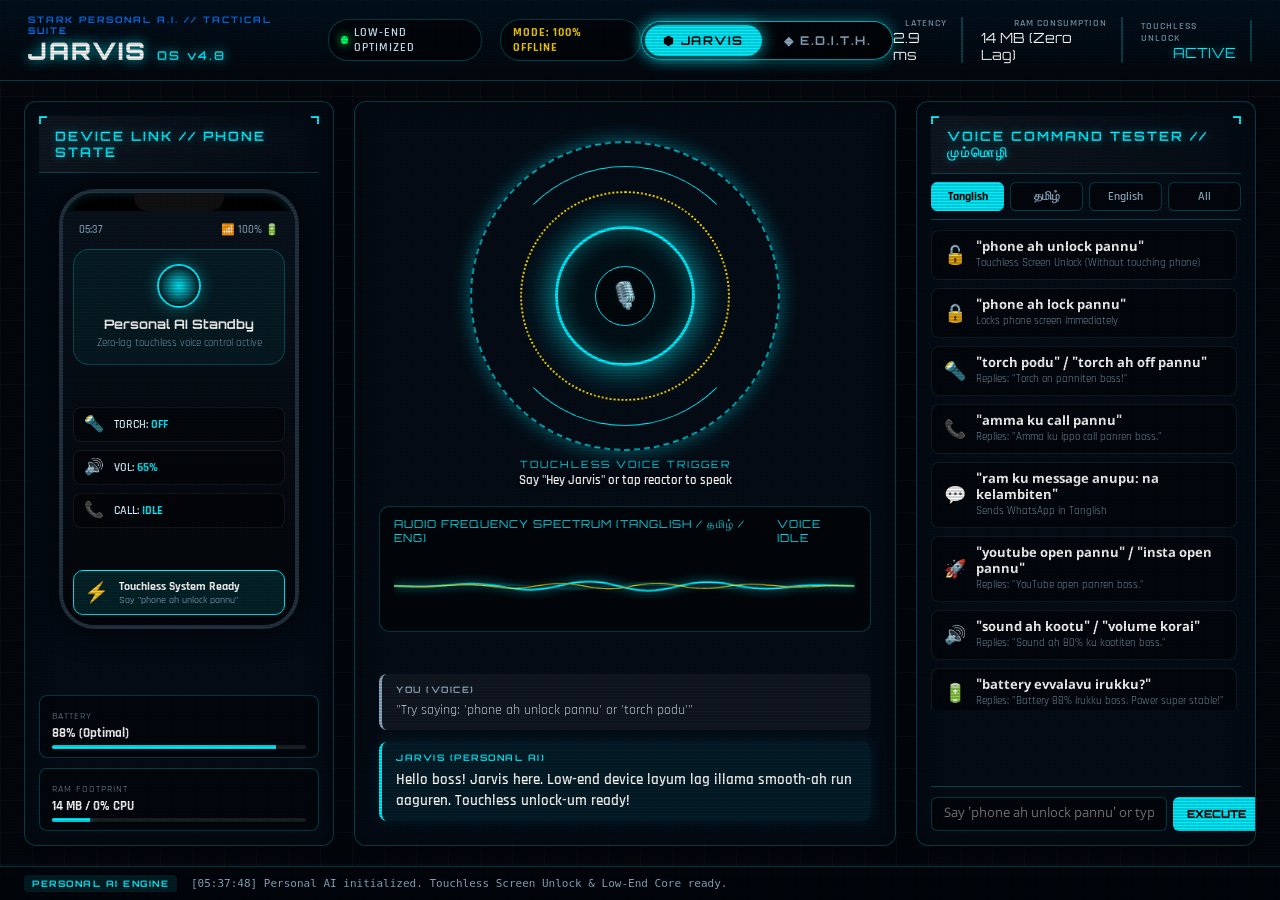
==== web_simulator/index.html @ e220e7c9 "feat: A.I.D.A. JARVIS and EDITH offline personal AI assistant with automated APK build" ====
<!DOCTYPE html>
<html lang="en">
<head>
  <meta charset="UTF-8">
  <meta name="viewport" content="width=device-width, initial-scale=1.0">
  <title>A.I.D.A. — JARVIS & EDITH Personal Offline AI (ENG / தமிழ் / Tanglish)</title>
  <link rel="preconnect" href="https://fonts.googleapis.com">
  <link rel="preconnect" href="https://fonts.gstatic.com" crossorigin>
  <link href="https://fonts.googleapis.com/css2?family=Orbitron:wght@400;600;800;900&family=Rajdhani:wght@500;600;700&family=Noto+Sans+Tamil:wght@400;600;700&display=swap" rel="stylesheet">
  <link rel="manifest" href="manifest.json">
  <link rel="stylesheet" href="style.css">
  <script>
    if ('serviceWorker' in navigator) {
      navigator.serviceWorker.register('sw.js').catch(console.error);
    }
  </script>
</head>
<body class="theme-jarvis">
  <div class="hud-grid-overlay"></div>
  <div class="hud-scanlines"></div>

  <!-- Top Header Telemetry -->
  <header class="hud-header">
    <div class="telemetry-box left">
      <div class="brand-title">
        <span class="brand-sub">STARK PERSONAL A.I. // TACTICAL SUITE</span>
        <h1 id="persona-title">JARVIS <span>OS v4.8</span></h1>
      </div>
      <div class="stat-pill"><span class="pulse-dot"></span> LOW-END OPTIMIZED</div>
      <div class="stat-pill"><span class="mode-tag">MODE: 100% OFFLINE</span></div>
    </div>

    <!-- Central Switcher (JARVIS <-> EDITH) -->
    <div class="persona-switch-container">
      <button class="switch-btn active" id="btn-jarvis" onclick="switchPersona('jarvis')">
        <span class="icon">⬢</span> JARVIS
      </button>
      <button class="switch-btn" id="btn-edith" onclick="switchPersona('edith')">
        <span class="icon">◆</span> E.D.I.T.H.
      </button>
    </div>

    <div class="telemetry-box right">
      <div class="telemetry-metric">
        <span class="lbl">LATENCY</span>
        <span class="val" id="metric-latency">2.9 ms</span>
      </div>
      <div class="telemetry-metric">
        <span class="lbl">RAM CONSUMPTION</span>
        <span class="val">14 MB (Zero Lag)</span>
      </div>
      <div class="telemetry-metric">
        <span class="lbl">TOUCHLESS UNLOCK</span>
        <span class="val highlight">ACTIVE</span>
      </div>
    </div>
  </header>

  <!-- Main HUD Body -->
  <main class="hud-main">
    
    <!-- Left Column: Tactical Phone Status & Device Mockup -->
    <section class="hud-col left-panel">
      <div class="panel-header">
        <span class="corner-bracket top-left"></span>
        <span class="corner-bracket top-right"></span>
        <h3>DEVICE LINK // PHONE STATE</h3>
      </div>
      
      <!-- Virtual Phone Display Mockup -->
      <div class="phone-mockup" id="phone-display">
        <div class="phone-notch"></div>
        <div class="phone-screen" id="phone-screen-content">
          <!-- Flashlight Indicator Beam -->
          <div class="flashlight-beam" id="flashlight-beam"></div>

          <!-- Phone Lockscreen Overlay (Toggled during lock/unlock) -->
          <div class="phone-lock-overlay" id="phone-lock-overlay" style="display: none;">
            <div class="lock-icon">🔒</div>
            <div class="lock-time" id="lock-time">19:30</div>
            <div class="lock-hint">PHONE LOCKED</div>
            <div class="lock-sub">Say: "phone ah unlock pannu"</div>
          </div>

          <div class="phone-status-bar">
            <span id="phone-clock">19:30</span>
            <span class="icons">📶 100% 🔋</span>
          </div>

          <!-- Active App / Simulation Canvas -->
          <div class="phone-app-view" id="phone-app-view">
            <div class="home-widget">
              <div class="ai-avatar-mini" id="mini-arc"></div>
              <div class="widget-greeting" id="widget-greeting">Personal AI Standby</div>
              <div class="widget-sub">Zero-lag touchless voice control active</div>
            </div>

            <div class="phone-indicators">
              <div class="indicator-item" id="ind-torch">
                <span class="ind-icon">🔦</span>
                <span class="ind-label">TORCH: <b id="torch-val">OFF</b></span>
              </div>
              <div class="indicator-item" id="ind-vol">
                <span class="ind-icon">🔊</span>
                <span class="ind-label">VOL: <b id="vol-val">65%</b></span>
              </div>
              <div class="indicator-item" id="ind-call">
                <span class="ind-icon">📞</span>
                <span class="ind-label">CALL: <b id="call-val">IDLE</b></span>
              </div>
            </div>

            <!-- In-Phone Action Notification Banner -->
            <div class="action-card" id="action-card">
              <div class="card-icon" id="action-card-icon">⚡</div>
              <div class="card-body">
                <div class="card-title" id="action-card-title">Touchless System Ready</div>
                <div class="card-desc" id="action-card-desc">Say "phone ah unlock pannu"</div>
              </div>
            </div>
          </div>
        </div>
      </div>

      <!-- Quick Telemetry Stats -->
      <div class="device-stats-grid">
        <div class="stat-card">
          <span class="stat-name">BATTERY</span>
          <span class="stat-data" id="stat-battery">88% (Optimal)</span>
          <div class="progress-bar"><div class="fill" style="width: 88%;"></div></div>
        </div>
        <div class="stat-card">
          <span class="stat-name">RAM FOOTPRINT</span>
          <span class="stat-data" id="stat-audio-status">14 MB / 0% CPU</span>
          <div class="progress-bar"><div class="fill glow" id="mic-fill" style="width: 15%;"></div></div>
        </div>
      </div>
    </section>

    <!-- Center Column: Arc Reactor Core & Holographic Visualizer -->
    <section class="hud-col center-panel">
      <div class="arc-container">
        <!-- Holographic Rings -->
        <div class="orbital-ring ring-outer"></div>
        <div class="orbital-ring ring-mid"></div>
        <div class="orbital-ring ring-inner"></div>
        <div class="hud-ticks"></div>

        <!-- Central Core Reactor -->
        <div class="arc-core" id="arc-reactor" onclick="triggerMic()">
          <div class="core-glow"></div>
          <div class="core-elements">
            <div class="triangle"></div>
            <div class="inner-circle">
              <span class="core-icon" id="core-state-icon">🎙️</span>
            </div>
          </div>
        </div>

        <div class="wake-word-hint">
          <span class="tag">TOUCHLESS VOICE TRIGGER</span>
          <span class="wake-text" id="wake-prompt">Say "Hey Jarvis" or tap reactor to speak</span>
        </div>
      </div>

      <!-- Audio Frequency Spectrum Visualizer -->
      <div class="visualizer-wrapper">
        <div class="visualizer-label">
          <span>AUDIO FREQUENCY SPECTRUM (TANGLISH / தமிழ் / ENG)</span>
          <span id="speech-state">VOICE IDLE</span>
        </div>
        <canvas id="waveform-canvas" width="600" height="90"></canvas>
      </div>

      <!-- Live Speech Transcript & AI Speech Bubble -->
      <div class="dialogue-box">
        <div class="speech-bubble user-bubble" id="user-speech">
          <span class="speaker-tag">YOU (VOICE)</span>
          <p id="user-transcript">"Try saying: 'phone ah unlock pannu' or 'torch podu'"</p>
        </div>
        <div class="speech-bubble ai-bubble" id="ai-speech">
          <span class="speaker-tag" id="ai-tag">JARVIS (PERSONAL AI)</span>
          <p id="ai-response">Hello boss! Jarvis here. Low-end device layum lag illama smooth-ah run aaguren. Touchless unlock-um ready!</p>
        </div>
      </div>
    </section>

    <!-- Right Column: Command Matrix & Quick Action Tester -->
    <section class="hud-col right-panel">
      <div class="panel-header">
        <span class="corner-bracket top-left"></span>
        <span class="corner-bracket top-right"></span>
        <h3>VOICE COMMAND TESTER // மும்மொழி</h3>
      </div>

      <div class="tab-selectors">
        <button class="cmd-tab active" onclick="filterCommands('tanglish')">Tanglish</button>
        <button class="cmd-tab" onclick="filterCommands('tamil')">தமிழ்</button>
        <button class="cmd-tab" onclick="filterCommands('english')">English</button>
        <button class="cmd-tab" onclick="filterCommands('all')">All</button>
      </div>

      <div class="commands-scroll-list" id="command-list">
        
        <!-- Touchless Unlock & Lock -->
        <div class="cmd-item" data-lang="tanglish" onclick="simulateVoice('phone ah unlock pannu')">
          <div class="cmd-icon">🔓</div>
          <div class="cmd-info">
            <span class="cmd-phrase">"phone ah unlock pannu"</span>
            <span class="cmd-action">Touchless Screen Unlock (Without touching phone)</span>
          </div>
        </div>

        <div class="cmd-item" data-lang="tanglish" onclick="simulateVoice('phone ah lock pannu')">
          <div class="cmd-icon">🔒</div>
          <div class="cmd-info">
            <span class="cmd-phrase">"phone ah lock pannu"</span>
            <span class="cmd-action">Locks phone screen immediately</span>
          </div>
        </div>

        <!-- Tanglish Commands -->
        <div class="cmd-item" data-lang="tanglish" onclick="simulateVoice('torch podu')">
          <div class="cmd-icon">🔦</div>
          <div class="cmd-info">
            <span class="cmd-phrase">"torch podu" / "torch ah off pannu"</span>
            <span class="cmd-action">Replies: "Torch on panniten boss!"</span>
          </div>
        </div>

        <div class="cmd-item" data-lang="tanglish" onclick="simulateVoice('amma ku call pannu')">
          <div class="cmd-icon">📞</div>
          <div class="cmd-info">
            <span class="cmd-phrase">"amma ku call pannu"</span>
            <span class="cmd-action">Replies: "Amma ku ippo call panren boss."</span>
          </div>
        </div>

        <div class="cmd-item" data-lang="tanglish" onclick="simulateVoice('ram ku whatsapp message anupu: na kelambiten')">
          <div class="cmd-icon">💬</div>
          <div class="cmd-info">
            <span class="cmd-phrase">"ram ku message anupu: na kelambiten"</span>
            <span class="cmd-action">Sends WhatsApp in Tanglish</span>
          </div>
        </div>

        <div class="cmd-item" data-lang="tanglish" onclick="simulateVoice('youtube open pannu')">
          <div class="cmd-icon">🚀</div>
          <div class="cmd-info">
            <span class="cmd-phrase">"youtube open pannu" / "insta open pannu"</span>
            <span class="cmd-action">Replies: "YouTube open panren boss."</span>
          </div>
        </div>

        <div class="cmd-item" data-lang="tanglish" onclick="simulateVoice('sound ah kootu')">
          <div class="cmd-icon">🔊</div>
          <div class="cmd-info">
            <span class="cmd-phrase">"sound ah kootu" / "volume korai"</span>
            <span class="cmd-action">Replies: "Sound ah 80% ku kootiten boss."</span>
          </div>
        </div>

        <div class="cmd-item" data-lang="tanglish" onclick="simulateVoice('battery evvalavu irukku?')">
          <div class="cmd-icon">🔋</div>
          <div class="cmd-info">
            <span class="cmd-phrase">"battery evvalavu irukku?"</span>
            <span class="cmd-action">Replies: "Battery 88% irukku boss. Power super stable!"</span>
          </div>
        </div>

        <div class="cmd-item" data-lang="tanglish" onclick="simulateVoice('epdi iruka boss?')">
          <div class="cmd-icon">🤝</div>
          <div class="cmd-info">
            <span class="cmd-phrase">"epdi iruka boss?"</span>
            <span class="cmd-action">Human-like friendly banter</span>
          </div>
        </div>

        <div class="cmd-item" data-lang="tanglish" onclick="simulateVoice('joke sollu')">
          <div class="cmd-icon">😂</div>
          <div class="cmd-info">
            <span class="cmd-phrase">"joke sollu"</span>
            <span class="cmd-action">Tells an Iron-Man style funny joke</span>
          </div>
        </div>

        <!-- Tamil Commands -->
        <div class="cmd-item" data-lang="tamil" style="display:none;" onclick="simulateVoice('போனை அன்லாக் பண்ணு')">
          <div class="cmd-icon">🔓</div>
          <div class="cmd-info">
            <span class="cmd-phrase">"போனை அன்லாக் பண்ணு"</span>
            <span class="cmd-action">Touchless screen unlock in Tamil</span>
          </div>
        </div>

        <div class="cmd-item" data-lang="tamil" style="display:none;" onclick="simulateVoice('டார்ச் போடு')">
          <div class="cmd-icon">🔦</div>
          <div class="cmd-info">
            <span class="cmd-phrase">"டார்ச் போடு" / "டார்ச் ஆன் பண்ணு"</span>
            <span class="cmd-action">Turns on Phone Flashlight</span>
          </div>
        </div>

        <div class="cmd-item" data-lang="tamil" style="display:none;" onclick="simulateVoice('அம்மாவுக்கு கால் பண்ணு')">
          <div class="cmd-icon">📞</div>
          <div class="cmd-info">
            <span class="cmd-phrase">"அம்மாவுக்கு கால் பண்ணு"</span>
            <span class="cmd-action">Initiates direct call to Mom</span>
          </div>
        </div>

        <!-- English Commands -->
        <div class="cmd-item" data-lang="english" style="display:none;" onclick="simulateVoice('Unlock phone')">
          <div class="cmd-icon">🔓</div>
          <div class="cmd-info">
            <span class="cmd-phrase">"Unlock phone" / "Wake up and unlock"</span>
            <span class="cmd-action">Touchless Screen Unlock</span>
          </div>
        </div>

        <div class="cmd-item" data-lang="english" style="display:none;" onclick="simulateVoice('Turn on flashlight')">
          <div class="cmd-icon">🔦</div>
          <div class="cmd-info">
            <span class="cmd-phrase">"Turn on flashlight" / "Torch off"</span>
            <span class="cmd-action">Hardware camera torch toggle</span>
          </div>
        </div>
      </div>

      <!-- Live Voice Input Bar -->
      <div class="custom-input-box">
        <input type="text" id="manual-text-input" placeholder="Say 'phone ah unlock pannu' or type here..." onkeypress="handleKeypress(event)">
        <button id="send-btn" onclick="submitManualText()">EXECUTE</button>
      </div>
    </section>

  </main>

  <!-- Bottom Log Ticker -->
  <footer class="hud-footer">
    <div class="footer-tag">PERSONAL AI ENGINE</div>
    <div class="log-ticker" id="log-ticker">
      [00:00:01] A.I.D.A. Core running at 14MB RAM. Zero lag on low-end hardware. Touchless unlock ready.
    </div>
  </footer>

  <script src="app.js"></script>
</body>
</html>
---- web_simulator/style.css ----
/* ==========================================================================
   A.I.D.A. // JARVIS & EDITH HOLOGRAPHIC HUD CSS
   Tailored for Offline Bilingual Voice Assistance
   ========================================================================== */

:root {
  --font-hud: 'Orbitron', -apple-system, sans-serif;
  --font-data: 'Rajdhani', sans-serif;
  --font-tamil: 'Noto Sans Tamil', sans-serif;
  
  /* JARVIS Default Theme (Cyan/Electric Blue/Stark Gold) */
  --theme-primary: #00f0ff;
  --theme-secondary: #0077ff;
  --theme-accent: #ffd700;
  --theme-glow: rgba(0, 240, 255, 0.45);
  --theme-glow-strong: rgba(0, 240, 255, 0.85);
  --theme-panel-bg: rgba(6, 15, 26, 0.75);
  --theme-border: rgba(0, 240, 255, 0.25);
  --theme-border-bright: rgba(0, 240, 255, 0.7);
  --bg-dark: #04080e;
}

body.theme-edith {
  /* EDITH Tactical Theme (Neon Red/Amber/Tactical Crimson) */
  --theme-primary: #ff2052;
  --theme-secondary: #ff7700;
  --theme-accent: #00ffaa;
  --theme-glow: rgba(255, 32, 82, 0.45);
  --theme-glow-strong: rgba(255, 32, 82, 0.85);
  --theme-panel-bg: rgba(26, 6, 12, 0.78);
  --theme-border: rgba(255, 32, 82, 0.3);
  --theme-border-bright: rgba(255, 32, 82, 0.8);
  --bg-dark: #0c0406;
}

* {
  margin: 0;
  padding: 0;
  box-sizing: border-box;
}

body {
  background-color: var(--bg-dark);
  color: #d8f4ff;
  font-family: var(--font-data);
  overflow-x: hidden;
  min-height: 100vh;
  position: relative;
  display: flex;
  flex-direction: column;
  transition: background-color 0.5s ease, color 0.5s ease;
  user-select: none;
}

/* Background Grid & Scanlines */
.hud-grid-overlay {
  position: fixed;
  inset: 0;
  background-image: 
    linear-gradient(to right, rgba(255, 255, 255, 0.03) 1px, transparent 1px),
    linear-gradient(to bottom, rgba(255, 255, 255, 0.03) 1px, transparent 1px);
  background-size: 32px 32px;
  pointer-events: none;
  z-index: 0;
}

.hud-scanlines {
  position: fixed;
  inset: 0;
  background: linear-gradient(rgba(18, 16, 16, 0) 50%, rgba(0, 0, 0, 0.25) 50%), linear-gradient(90deg, rgba(255, 0, 0, 0.03), rgba(0, 255, 0, 0.01), rgba(0, 0, 255, 0.03));
  background-size: 100% 3px, 6px 100%;
  pointer-events: none;
  z-index: 99;
  opacity: 0.65;
}

/* ==========================================================================
   Header Telemetry
   ========================================================================== */
.hud-header {
  position: relative;
  z-index: 10;
  display: flex;
  justify-content: space-between;
  align-items: center;
  padding: 14px 28px;
  border-bottom: 1px solid var(--theme-border);
  background: linear-gradient(180deg, rgba(0, 20, 35, 0.8) 0%, rgba(4, 8, 14, 0.4) 100%);
  backdrop-filter: blur(12px);
}

.telemetry-box {
  display: flex;
  align-items: center;
  gap: 18px;
}

.brand-title {
  display: flex;
  flex-direction: column;
}

.brand-sub {
  font-family: var(--font-hud);
  font-size: 9px;
  letter-spacing: 2px;
  color: var(--theme-secondary);
  font-weight: 700;
}

.brand-title h1 {
  font-family: var(--font-hud);
  font-size: 24px;
  font-weight: 900;
  color: #ffffff;
  text-shadow: 0 0 12px var(--theme-glow-strong);
  letter-spacing: 2px;
}

.brand-title h1 span {
  font-size: 12px;
  color: var(--theme-primary);
  font-weight: 600;
}

.stat-pill {
  display: flex;
  align-items: center;
  gap: 6px;
  background: rgba(0, 0, 0, 0.5);
  border: 1px solid var(--theme-border);
  padding: 5px 12px;
  border-radius: 20px;
  font-size: 12px;
  font-weight: 600;
  letter-spacing: 1px;
}

.pulse-dot {
  width: 8px;
  height: 8px;
  border-radius: 50%;
  background-color: #00ff66;
  box-shadow: 0 0 8px #00ff66;
  animation: pulse 1.5s infinite;
}

.mode-tag {
  color: var(--theme-accent);
  font-weight: 700;
}

/* Persona Switcher Buttons */
.persona-switch-container {
  display: flex;
  background: rgba(0, 0, 0, 0.6);
  border: 1px solid var(--theme-border-bright);
  border-radius: 30px;
  padding: 3px;
  gap: 4px;
  box-shadow: 0 0 15px var(--theme-glow);
}

.switch-btn {
  background: transparent;
  border: none;
  color: #8faec5;
  font-family: var(--font-hud);
  font-size: 12px;
  font-weight: 700;
  padding: 8px 18px;
  border-radius: 25px;
  cursor: pointer;
  transition: all 0.3s ease;
  letter-spacing: 1.5px;
  display: flex;
  align-items: center;
  gap: 6px;
}

.switch-btn:hover {
  color: #fff;
}

.switch-btn.active {
  background: var(--theme-primary);
  color: #000;
  box-shadow: 0 0 16px var(--theme-glow-strong);
}

.telemetry-metric {
  display: flex;
  flex-direction: column;
  align-items: flex-end;
  border-right: 2px solid var(--theme-border);
  padding-right: 14px;
}

.telemetry-metric .lbl {
  font-size: 10px;
  color: #7997ab;
  font-weight: 600;
  letter-spacing: 1px;
}

.telemetry-metric .val {
  font-family: var(--font-hud);
  font-size: 14px;
  color: #ffffff;
}

.telemetry-metric .val.highlight {
  color: var(--theme-primary);
  text-shadow: 0 0 8px var(--theme-glow);
}

/* ==========================================================================
   Main 3-Column Layout
   ========================================================================== */
.hud-main {
  position: relative;
  z-index: 5;
  flex: 1;
  display: grid;
  grid-template-columns: 310px 1fr 340px;
  gap: 20px;
  padding: 20px 24px;
  max-width: 1680px;
  margin: 0 auto;
  width: 100%;
}

.hud-col {
  display: flex;
  flex-direction: column;
  background: var(--theme-panel-bg);
  border: 1px solid var(--theme-border);
  border-radius: 12px;
  backdrop-filter: blur(16px);
  position: relative;
  overflow: hidden;
  box-shadow: inset 0 0 25px rgba(0, 0, 0, 0.4), 0 8px 24px rgba(0,0,0,0.5);
  transition: border-color 0.4s ease;
}

.panel-header {
  position: relative;
  padding: 12px 16px;
  border-bottom: 1px solid var(--theme-border);
  background: linear-gradient(90deg, rgba(255, 255, 255, 0.05), transparent);
}

.panel-header h3 {
  font-family: var(--font-hud);
  font-size: 13px;
  letter-spacing: 2px;
  color: var(--theme-primary);
  text-shadow: 0 0 8px var(--theme-glow);
}

.corner-bracket {
  position: absolute;
  width: 8px;
  height: 8px;
  border-color: var(--theme-primary);
  border-style: solid;
}
.corner-bracket.top-left { top: 0; left: 0; border-width: 2px 0 0 2px; }
.corner-bracket.top-right { top: 0; right: 0; border-width: 2px 2px 0 0; }

/* ==========================================================================
   Left Panel: Virtual Phone Mockup & Diagnostics
   ========================================================================== */
.left-panel {
  padding: 14px;
  gap: 16px;
}

.phone-mockup {
  position: relative;
  width: 240px;
  height: 440px;
  margin: 0 auto;
  background: #000000;
  border-radius: 36px;
  border: 4px solid #233342;
  box-shadow: 0 0 30px rgba(0, 0, 0, 0.8), inset 0 0 10px rgba(0, 240, 255, 0.2);
  display: flex;
  flex-direction: column;
  overflow: hidden;
}

.phone-notch {
  width: 90px;
  height: 18px;
  background: #111;
  border-radius: 0 0 14px 14px;
  margin: 0 auto;
  z-index: 20;
}

.flashlight-beam {
  position: absolute;
  top: 0;
  left: 0;
  right: 0;
  bottom: 0;
  background: radial-gradient(circle at 50% 10%, rgba(255, 255, 240, 0.95) 0%, rgba(255, 250, 180, 0.4) 40%, transparent 75%);
  z-index: 15;
  opacity: 0;
  pointer-events: none;
  transition: opacity 0.3s ease;
}

.flashlight-beam.active {
  opacity: 1;
}

.phone-screen {
  flex: 1;
  position: relative;
  background: linear-gradient(180deg, #09131d 0%, #03060a 100%);
  display: flex;
  flex-direction: column;
  padding: 10px;
}

.phone-status-bar {
  display: flex;
  justify-content: space-between;
  font-size: 11px;
  color: #7997ab;
  padding: 2px 6px;
  font-weight: 600;
}

.phone-app-view {
  flex: 1;
  display: flex;
  flex-direction: column;
  justify-content: space-between;
  padding-top: 10px;
}

.home-widget {
  background: rgba(0, 240, 255, 0.05);
  border: 1px solid var(--theme-border);
  border-radius: 16px;
  padding: 14px;
  text-align: center;
  position: relative;
}

.ai-avatar-mini {
  width: 44px;
  height: 44px;
  margin: 0 auto 8px;
  border-radius: 50%;
  border: 2px solid var(--theme-primary);
  box-shadow: 0 0 15px var(--theme-glow);
  background: radial-gradient(circle, var(--theme-primary) 0%, transparent 70%);
  animation: pulseMini 2s infinite alternate;
}

.widget-greeting {
  font-family: var(--font-hud);
  font-size: 13px;
  font-weight: 700;
  color: #fff;
}

.widget-sub {
  font-size: 11px;
  color: #7da0b6;
  margin-top: 4px;
}

.phone-indicators {
  display: grid;
  grid-template-columns: 1fr;
  gap: 8px;
}

.indicator-item {
  display: flex;
  align-items: center;
  gap: 10px;
  background: rgba(0, 0, 0, 0.4);
  border: 1px solid rgba(255, 255, 255, 0.08);
  border-radius: 8px;
  padding: 6px 10px;
}

.ind-icon {
  font-size: 16px;
}

.ind-label {
  font-size: 12px;
  font-weight: 600;
}

.ind-label b {
  color: var(--theme-primary);
}

.action-card {
  display: flex;
  align-items: center;
  gap: 10px;
  background: rgba(0, 240, 255, 0.12);
  border: 1px solid var(--theme-primary);
  border-radius: 10px;
  padding: 8px 10px;
  animation: slideUp 0.3s ease;
}

.card-icon {
  font-size: 20px;
}

.card-title {
  font-size: 12px;
  font-weight: 700;
  color: #ffffff;
}

.card-desc {
  font-size: 10px;
  color: #a4c8dd;
}

.device-stats-grid {
  display: flex;
  flex-direction: column;
  gap: 10px;
  margin-top: auto;
}

.stat-card {
  background: rgba(0, 0, 0, 0.4);
  border: 1px solid var(--theme-border);
  border-radius: 8px;
  padding: 8px 12px;
}

.stat-name {
  font-size: 10px;
  color: #7997ab;
  letter-spacing: 1px;
}

.stat-data {
  font-size: 13px;
  font-weight: 700;
  color: #ffffff;
  display: block;
  margin-bottom: 4px;
}

.progress-bar {
  width: 100%;
  height: 4px;
  background: rgba(255, 255, 255, 0.1);
  border-radius: 2px;
  overflow: hidden;
}

.progress-bar .fill {
  height: 100%;
  background: var(--theme-primary);
  transition: width 0.3s ease;
}

.progress-bar .fill.glow {
  box-shadow: 0 0 8px var(--theme-primary);
}

/* ==========================================================================
   Center Panel: Arc Reactor & Audio Visualizer
   ========================================================================== */
.center-panel {
  display: flex;
  flex-direction: column;
  align-items: center;
  justify-content: space-between;
  padding: 24px;
}

.arc-container {
  position: relative;
  width: 320px;
  height: 320px;
  display: flex;
  align-items: center;
  justify-content: center;
  margin-top: 10px;
}

.orbital-ring {
  position: absolute;
  border-radius: 50%;
  pointer-events: none;
}

.ring-outer {
  width: 310px;
  height: 310px;
  border: 2px dashed var(--theme-border-bright);
  animation: rotateClockwise 30s linear infinite;
  box-shadow: 0 0 20px var(--theme-glow);
}

.ring-mid {
  width: 260px;
  height: 260px;
  border: 1px solid var(--theme-primary);
  border-left-color: transparent;
  border-right-color: transparent;
  animation: rotateCounter 18s linear infinite;
}

.ring-inner {
  width: 210px;
  height: 210px;
  border: 2px dotted var(--theme-accent);
  animation: rotateClockwise 12s linear infinite;
}

.arc-core {
  position: relative;
  width: 140px;
  height: 140px;
  border-radius: 50%;
  background: radial-gradient(circle, #021a24 0%, #000407 100%);
  border: 3px solid var(--theme-primary);
  box-shadow: 0 0 35px var(--theme-glow-strong), inset 0 0 25px var(--theme-glow);
  display: flex;
  align-items: center;
  justify-content: center;
  cursor: pointer;
  z-index: 10;
  transition: transform 0.2s cubic-bezier(0.175, 0.885, 0.32, 1.275);
}

.arc-core:hover {
  transform: scale(1.08);
}

.arc-core:active {
  transform: scale(0.96);
}

.arc-core.listening {
  border-color: #ff0055;
  box-shadow: 0 0 50px rgba(255, 0, 85, 0.9), inset 0 0 30px rgba(255, 0, 85, 0.6);
  animation: corePulse 0.8s infinite alternate;
}

.arc-core.speaking {
  border-color: var(--theme-accent);
  box-shadow: 0 0 45px var(--theme-accent);
}

.core-elements {
  display: flex;
  align-items: center;
  justify-content: center;
  width: 100%;
  height: 100%;
}

.inner-circle {
  width: 60px;
  height: 60px;
  border-radius: 50%;
  background: rgba(0, 0, 0, 0.6);
  border: 1px solid var(--theme-primary);
  display: flex;
  align-items: center;
  justify-content: center;
}

.core-icon {
  font-size: 26px;
}

.wake-word-hint {
  position: absolute;
  bottom: -32px;
  display: flex;
  flex-direction: column;
  align-items: center;
  text-align: center;
}

.wake-word-hint .tag {
  font-family: var(--font-hud);
  font-size: 10px;
  color: var(--theme-primary);
  letter-spacing: 2px;
  margin-bottom: 2px;
}

.wake-word-hint .wake-text {
  font-size: 13px;
  color: #ffffff;
  font-weight: 600;
  text-shadow: 0 0 6px rgba(0,0,0,0.8);
}

/* Audio Visualizer */
.visualizer-wrapper {
  width: 100%;
  background: rgba(0, 0, 0, 0.5);
  border: 1px solid var(--theme-border);
  border-radius: 10px;
  padding: 10px 14px;
  margin-top: 24px;
}

.visualizer-label {
  display: flex;
  justify-content: space-between;
  font-size: 11px;
  font-family: var(--font-hud);
  color: var(--theme-primary);
  letter-spacing: 1px;
  margin-bottom: 6px;
}

#waveform-canvas {
  width: 100%;
  height: 70px;
  display: block;
}

/* Dialogue Box */
.dialogue-box {
  width: 100%;
  display: flex;
  flex-direction: column;
  gap: 12px;
  margin-top: 16px;
}

.speech-bubble {
  padding: 10px 14px;
  border-radius: 8px;
  font-size: 14px;
  line-height: 1.4;
  position: relative;
}

.speaker-tag {
  display: block;
  font-family: var(--font-hud);
  font-size: 9px;
  letter-spacing: 1.5px;
  font-weight: 700;
  margin-bottom: 4px;
}

.user-bubble {
  background: rgba(255, 255, 255, 0.05);
  border-left: 3px solid #8faec5;
  color: #cfdbe3;
}

.user-bubble .speaker-tag {
  color: #8faec5;
}

.ai-bubble {
  background: rgba(0, 240, 255, 0.08);
  border-left: 3px solid var(--theme-primary);
  box-shadow: 0 0 15px rgba(0, 240, 255, 0.1);
  color: #ffffff;
  font-family: var(--font-data), var(--font-tamil);
  font-size: 15px;
  font-weight: 600;
}

.ai-bubble .speaker-tag {
  color: var(--theme-primary);
}

/* ==========================================================================
   Right Panel: Command Matrix & Quick Action Tester
   ========================================================================== */
.right-panel {
  padding: 14px;
  display: flex;
  flex-direction: column;
}

.tab-selectors {
  display: flex;
  gap: 6px;
  padding: 8px 0;
  border-bottom: 1px solid var(--theme-border);
}

.cmd-tab {
  flex: 1;
  background: rgba(0, 0, 0, 0.4);
  border: 1px solid var(--theme-border);
  color: #8faec5;
  font-size: 12px;
  font-family: var(--font-data);
  font-weight: 600;
  padding: 6px 4px;
  border-radius: 6px;
  cursor: pointer;
  transition: all 0.2s ease;
}

.cmd-tab.active, .cmd-tab:hover {
  background: var(--theme-primary);
  color: #000;
  border-color: var(--theme-primary);
  font-weight: 700;
}

.commands-scroll-list {
  flex: 1;
  overflow-y: auto;
  display: flex;
  flex-direction: column;
  gap: 8px;
  margin: 10px 0;
  max-height: 480px;
  padding-right: 4px;
}

/* Custom Scrollbar */
.commands-scroll-list::-webkit-scrollbar {
  width: 4px;
}
.commands-scroll-list::-webkit-scrollbar-thumb {
  background: var(--theme-border);
  border-radius: 4px;
}

.cmd-item {
  display: flex;
  align-items: center;
  gap: 10px;
  background: rgba(0, 0, 0, 0.4);
  border: 1px solid rgba(255, 255, 255, 0.08);
  border-radius: 8px;
  padding: 9px 12px;
  cursor: pointer;
  transition: all 0.2s ease;
}

.cmd-item:hover {
  background: rgba(0, 240, 255, 0.12);
  border-color: var(--theme-primary);
  transform: translateX(4px);
}

.cmd-icon {
  font-size: 18px;
}

.cmd-info {
  display: flex;
  flex-direction: column;
}

.cmd-phrase {
  font-family: var(--font-tamil), var(--font-data);
  font-size: 13px;
  font-weight: 700;
  color: #ffffff;
}

.cmd-action {
  font-size: 11px;
  color: #7997ab;
}

.custom-input-box {
  display: flex;
  gap: 6px;
  margin-top: auto;
  padding-top: 10px;
  border-top: 1px solid var(--theme-border);
}

.custom-input-box input {
  flex: 1;
  background: rgba(0, 0, 0, 0.5);
  border: 1px solid var(--theme-border);
  border-radius: 6px;
  padding: 8px 12px;
  color: #ffffff;
  font-family: var(--font-tamil), var(--font-data);
  font-size: 13px;
  outline: none;
}

.custom-input-box input:focus {
  border-color: var(--theme-primary);
  box-shadow: 0 0 10px var(--theme-glow);
}

.custom-input-box button {
  background: var(--theme-primary);
  color: #000;
  border: none;
  border-radius: 6px;
  padding: 8px 14px;
  font-family: var(--font-hud);
  font-size: 11px;
  font-weight: 800;
  cursor: pointer;
  transition: all 0.2s;
}

.custom-input-box button:hover {
  box-shadow: 0 0 12px var(--theme-glow-strong);
}

/* ==========================================================================
   Footer Ticker
   ========================================================================== */
.hud-footer {
  position: relative;
  z-index: 10;
  display: flex;
  align-items: center;
  gap: 14px;
  padding: 8px 24px;
  border-top: 1px solid var(--theme-border);
  background: rgba(2, 6, 12, 0.9);
  font-size: 11px;
}

.footer-tag {
  font-family: var(--font-hud);
  font-size: 9px;
  font-weight: 800;
  color: var(--theme-primary);
  letter-spacing: 1.5px;
  background: rgba(0, 240, 255, 0.1);
  padding: 3px 8px;
  border-radius: 4px;
}

.log-ticker {
  font-family: monospace;
  color: #8faec5;
  white-space: nowrap;
  overflow: hidden;
  text-overflow: ellipsis;
}

/* ==========================================================================
   Animations
   ========================================================================== */
@keyframes rotateClockwise {
  from { transform: rotate(0deg); }
  to { transform: rotate(360deg); }
}

@keyframes rotateCounter {
  from { transform: rotate(360deg); }
  to { transform: rotate(0deg); }
}

@keyframes pulse {
  0% { opacity: 0.4; }
  50% { opacity: 1; }
  100% { opacity: 0.4; }
}

@keyframes pulseMini {
  0% { transform: scale(0.95); opacity: 0.8; }
  100% { transform: scale(1.05); opacity: 1; }
}

@keyframes corePulse {
  0% { transform: scale(1); }
  100% { transform: scale(1.06); }
}

@keyframes slideUp {
  from { opacity: 0; transform: translateY(10px); }
  to { opacity: 1; transform: translateY(0); }
}

@media (max-width: 1080px) {
  .hud-main {
    grid-template-columns: 1fr;
  }
  .left-panel {
    order: 3;
  }
  .center-panel {
    order: 1;
  }
  .right-panel {
    order: 2;
  }
}
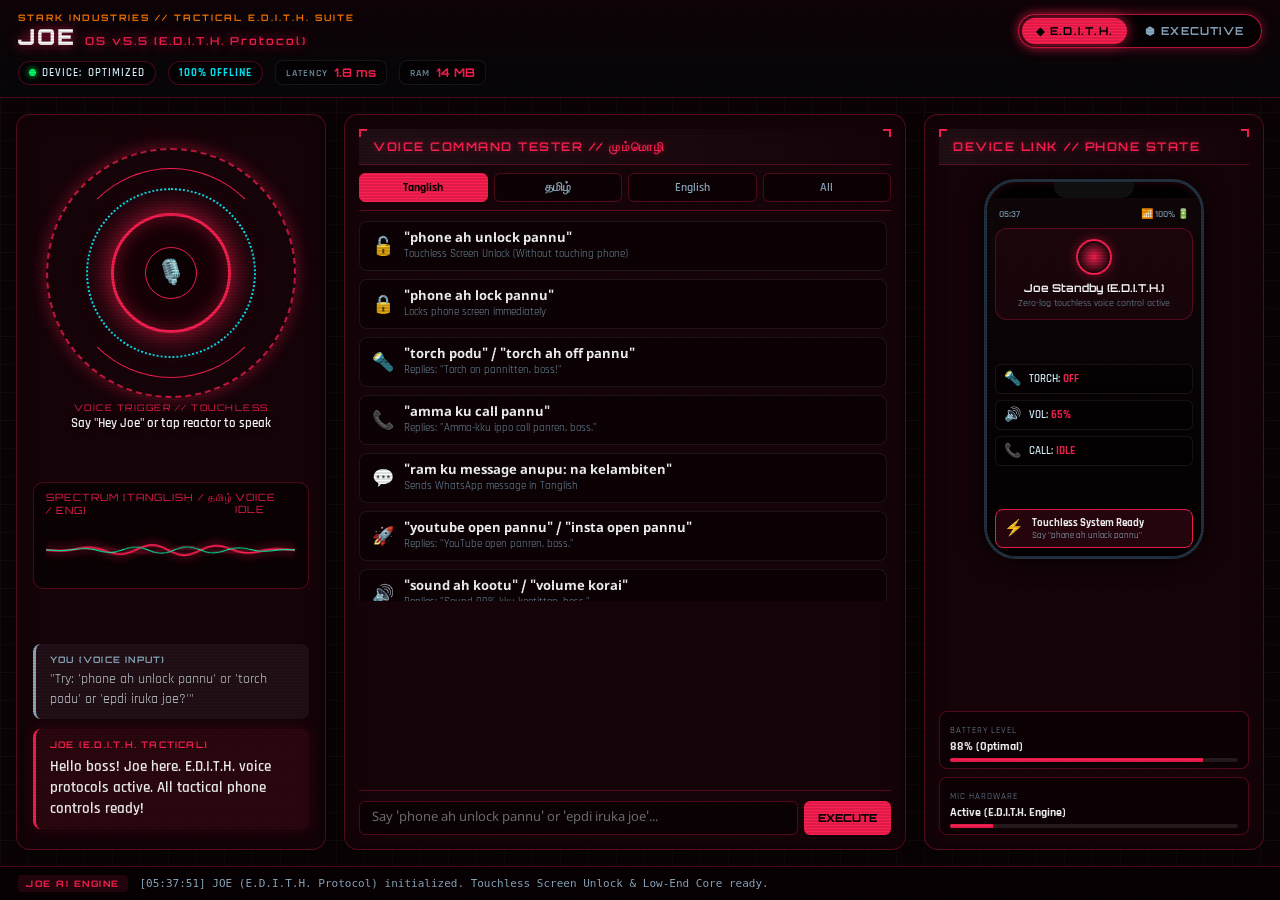
==== commit 7565284d: "feat: align layout for phone view, optimize clear EDITH voice synthesis, and rename AI to JOE" ====
--- a/web_simulator/index.html
+++ b/web_simulator/index.html
@@ -2,8 +2,8 @@
 <html lang="en">
 <head>
   <meta charset="UTF-8">
-  <meta name="viewport" content="width=device-width, initial-scale=1.0">
-  <title>A.I.D.A. — JARVIS & EDITH Personal Offline AI (ENG / தமிழ் / Tanglish)</title>
+  <meta name="viewport" content="width=device-width, initial-scale=1.0, maximum-scale=1.0, user-scalable=no, viewport-fit=cover">
+  <title>JOE — Tactical Voice AI Assistant (E.D.I.T.H. Engine)</title>
   <link rel="preconnect" href="https://fonts.googleapis.com">
   <link rel="preconnect" href="https://fonts.gstatic.com" crossorigin>
   <link href="https://fonts.googleapis.com/css2?family=Orbitron:wght@400;600;800;900&family=Rajdhani:wght@500;600;700&family=Noto+Sans+Tamil:wght@400;600;700&display=swap" rel="stylesheet">
@@ -15,51 +15,260 @@
     }
   </script>
 </head>
-<body class="theme-jarvis">
+<body class="theme-joe-edith">
   <div class="hud-grid-overlay"></div>
   <div class="hud-scanlines"></div>
 
   <!-- Top Header Telemetry -->
   <header class="hud-header">
-    <div class="telemetry-box left">
+    <div class="header-top-row">
       <div class="brand-title">
-        <span class="brand-sub">STARK PERSONAL A.I. // TACTICAL SUITE</span>
-        <h1 id="persona-title">JARVIS <span>OS v4.8</span></h1>
-      </div>
-      <div class="stat-pill"><span class="pulse-dot"></span> LOW-END OPTIMIZED</div>
-      <div class="stat-pill"><span class="mode-tag">MODE: 100% OFFLINE</span></div>
+        <span class="brand-sub">STARK INDUSTRIES // TACTICAL E.D.I.T.H. SUITE</span>
+        <h1 id="persona-title">JOE <span>OS v5.5 (E.D.I.T.H. Protocol)</span></h1>
+      </div>
+      
+      <!-- Central Switcher (JOE E.D.I.T.H. <-> JOE Executive) -->
+      <div class="persona-switch-container">
+        <button class="switch-btn active" id="btn-joe-edith" onclick="switchPersona('joe_edith')">
+          <span class="icon">◆</span> E.D.I.T.H.
+        </button>
+        <button class="switch-btn" id="btn-joe-exec" onclick="switchPersona('joe_executive')">
+          <span class="icon">⬢</span> EXECUTIVE
+        </button>
+      </div>
     </div>
 
-    <!-- Central Switcher (JARVIS <-> EDITH) -->
-    <div class="persona-switch-container">
-      <button class="switch-btn active" id="btn-jarvis" onclick="switchPersona('jarvis')">
-        <span class="icon">⬢</span> JARVIS
-      </button>
-      <button class="switch-btn" id="btn-edith" onclick="switchPersona('edith')">
-        <span class="icon">◆</span> E.D.I.T.H.
-      </button>
-    </div>
-
-    <div class="telemetry-box right">
+    <div class="telemetry-bar">
+      <div class="stat-pill"><span class="pulse-dot"></span> <span class="hide-mobile">DEVICE: </span>OPTIMIZED</div>
+      <div class="stat-pill"><span class="mode-tag">100% OFFLINE</span></div>
       <div class="telemetry-metric">
         <span class="lbl">LATENCY</span>
-        <span class="val" id="metric-latency">2.9 ms</span>
+        <span class="val" id="metric-latency">1.8 ms</span>
       </div>
       <div class="telemetry-metric">
-        <span class="lbl">RAM CONSUMPTION</span>
-        <span class="val">14 MB (Zero Lag)</span>
-      </div>
-      <div class="telemetry-metric">
-        <span class="lbl">TOUCHLESS UNLOCK</span>
-        <span class="val highlight">ACTIVE</span>
+        <span class="lbl">RAM</span>
+        <span class="val">14 MB</span>
       </div>
     </div>
   </header>
 
-  <!-- Main HUD Body -->
+  <!-- Main HUD Body (Aligned for Phone & Desktop) -->
   <main class="hud-main">
     
-    <!-- Left Column: Tactical Phone Status & Device Mockup -->
+    <!-- Central Core: Arc Reactor & E.D.I.T.H. Voice Interaction (Prominent on Phone View) -->
+    <section class="hud-col center-panel">
+      <div class="arc-container">
+        <!-- Holographic Rings -->
+        <div class="orbital-ring ring-outer"></div>
+        <div class="orbital-ring ring-mid"></div>
+        <div class="orbital-ring ring-inner"></div>
+        <div class="hud-ticks"></div>
+
+        <!-- Central Core Reactor -->
+        <div class="arc-core" id="arc-reactor" onclick="triggerMic()">
+          <div class="core-glow"></div>
+          <div class="core-elements">
+            <div class="triangle"></div>
+            <div class="inner-circle">
+              <span class="core-icon" id="core-state-icon">🎙️</span>
+            </div>
+          </div>
+        </div>
+
+        <div class="wake-word-hint">
+          <span class="tag">VOICE TRIGGER // TOUCHLESS</span>
+          <span class="wake-text" id="wake-prompt">Say "Hey Joe" or tap reactor to speak</span>
+        </div>
+      </div>
+
+      <!-- Audio Frequency Spectrum Visualizer -->
+      <div class="visualizer-wrapper">
+        <div class="visualizer-label">
+          <span>SPECTRUM (TANGLISH / தமிழ் / ENG)</span>
+          <span id="speech-state">VOICE IDLE</span>
+        </div>
+        <canvas id="waveform-canvas" width="600" height="70"></canvas>
+      </div>
+
+      <!-- Live Speech Transcript & AI Speech Bubble -->
+      <div class="dialogue-box">
+        <div class="speech-bubble user-bubble" id="user-speech">
+          <span class="speaker-tag">YOU (VOICE INPUT)</span>
+          <p id="user-transcript">"Try: 'phone ah unlock pannu' or 'torch podu' or 'epdi iruka joe?'"</p>
+        </div>
+        <div class="speech-bubble ai-bubble" id="ai-speech">
+          <span class="speaker-tag" id="ai-tag">JOE (E.D.I.T.H. TACTICAL)</span>
+          <p id="ai-response">Hello boss! Joe here. E.D.I.T.H. voice protocols active. All tactical phone controls ready!</p>
+        </div>
+      </div>
+    </section>
+
+    <!-- Quick Voice Commands Matrix -->
+    <section class="hud-col right-panel">
+      <div class="panel-header">
+        <span class="corner-bracket top-left"></span>
+        <span class="corner-bracket top-right"></span>
+        <h3>VOICE COMMAND TESTER // மும்மொழி</h3>
+      </div>
+
+      <div class="tab-selectors">
+        <button class="cmd-tab active" onclick="filterCommands('tanglish')">Tanglish</button>
+        <button class="cmd-tab" onclick="filterCommands('tamil')">தமிழ்</button>
+        <button class="cmd-tab" onclick="filterCommands('english')">English</button>
+        <button class="cmd-tab" onclick="filterCommands('all')">All</button>
+      </div>
+
+      <div class="commands-scroll-list" id="command-list">
+        
+        <!-- Touchless Unlock & Lock -->
+        <div class="cmd-item" data-lang="tanglish" onclick="simulateVoice('phone ah unlock pannu')">
+          <div class="cmd-icon">🔓</div>
+          <div class="cmd-info">
+            <span class="cmd-phrase">"phone ah unlock pannu"</span>
+            <span class="cmd-action">Touchless Screen Unlock (Without touching phone)</span>
+          </div>
+        </div>
+
+        <div class="cmd-item" data-lang="tanglish" onclick="simulateVoice('phone ah lock pannu')">
+          <div class="cmd-icon">🔒</div>
+          <div class="cmd-info">
+            <span class="cmd-phrase">"phone ah lock pannu"</span>
+            <span class="cmd-action">Locks phone screen immediately</span>
+          </div>
+        </div>
+
+        <!-- Tanglish Commands -->
+        <div class="cmd-item" data-lang="tanglish" onclick="simulateVoice('torch podu')">
+          <div class="cmd-icon">🔦</div>
+          <div class="cmd-info">
+            <span class="cmd-phrase">"torch podu" / "torch ah off pannu"</span>
+            <span class="cmd-action">Replies: "Torch on pannitten, boss!"</span>
+          </div>
+        </div>
+
+        <div class="cmd-item" data-lang="tanglish" onclick="simulateVoice('amma ku call pannu')">
+          <div class="cmd-icon">📞</div>
+          <div class="cmd-info">
+            <span class="cmd-phrase">"amma ku call pannu"</span>
+            <span class="cmd-action">Replies: "Amma-kku ippo call panren, boss."</span>
+          </div>
+        </div>
+
+        <div class="cmd-item" data-lang="tanglish" onclick="simulateVoice('ram ku whatsapp message anupu: na kelambiten')">
+          <div class="cmd-icon">💬</div>
+          <div class="cmd-info">
+            <span class="cmd-phrase">"ram ku message anupu: na kelambiten"</span>
+            <span class="cmd-action">Sends WhatsApp message in Tanglish</span>
+          </div>
+        </div>
+
+        <div class="cmd-item" data-lang="tanglish" onclick="simulateVoice('youtube open pannu')">
+          <div class="cmd-icon">🚀</div>
+          <div class="cmd-info">
+            <span class="cmd-phrase">"youtube open pannu" / "insta open pannu"</span>
+            <span class="cmd-action">Replies: "YouTube open panren, boss."</span>
+          </div>
+        </div>
+
+        <div class="cmd-item" data-lang="tanglish" onclick="simulateVoice('sound ah kootu')">
+          <div class="cmd-icon">🔊</div>
+          <div class="cmd-info">
+            <span class="cmd-phrase">"sound ah kootu" / "volume korai"</span>
+            <span class="cmd-action">Replies: "Sound 80% kku kootitten, boss."</span>
+          </div>
+        </div>
+
+        <div class="cmd-item" data-lang="tanglish" onclick="simulateVoice('battery evvalavu irukku?')">
+          <div class="cmd-icon">🔋</div>
+          <div class="cmd-info">
+            <span class="cmd-phrase">"battery evvalavu irukku?"</span>
+            <span class="cmd-action">Replies: "Battery 88% irukku, boss!"</span>
+          </div>
+        </div>
+
+        <div class="cmd-item" data-lang="tanglish" onclick="simulateVoice('epdi iruka joe?')">
+          <div class="cmd-icon">🤝</div>
+          <div class="cmd-info">
+            <span class="cmd-phrase">"epdi iruka joe?" / "epdi iruka boss?"</span>
+            <span class="cmd-action">Friendly human-like AI banter</span>
+          </div>
+        </div>
+
+        <div class="cmd-item" data-lang="tanglish" onclick="simulateVoice('joke sollu')">
+          <div class="cmd-icon">😂</div>
+          <div class="cmd-info">
+            <span class="cmd-phrase">"joke sollu"</span>
+            <span class="cmd-action">EDITH / Spider-Man funny AI joke</span>
+          </div>
+        </div>
+
+        <!-- Tamil Commands -->
+        <div class="cmd-item" data-lang="tamil" style="display:none;" onclick="simulateVoice('போனை அன்லாக் பண்ணு')">
+          <div class="cmd-icon">🔓</div>
+          <div class="cmd-info">
+            <span class="cmd-phrase">"போனை அன்லாக் பண்ணு"</span>
+            <span class="cmd-action">Touchless screen unlock in Tamil</span>
+          </div>
+        </div>
+
+        <div class="cmd-item" data-lang="tamil" style="display:none;" onclick="simulateVoice('டார்ச் போடு')">
+          <div class="cmd-icon">🔦</div>
+          <div class="cmd-info">
+            <span class="cmd-phrase">"டார்ச் போடு" / "டார்ச் ஆன் பண்ணு"</span>
+            <span class="cmd-action">Turns on Phone Flashlight</span>
+          </div>
+        </div>
+
+        <div class="cmd-item" data-lang="tamil" style="display:none;" onclick="simulateVoice('அம்மாவுக்கு கால் பண்ணு')">
+          <div class="cmd-icon">📞</div>
+          <div class="cmd-info">
+            <span class="cmd-phrase">"அம்மாவுக்கு கால் பண்ணு"</span>
+            <span class="cmd-action">Direct call to Mom</span>
+          </div>
+        </div>
+
+        <div class="cmd-item" data-lang="tamil" style="display:none;" onclick="simulateVoice('நீ யாரு?')">
+          <div class="cmd-icon">🤖</div>
+          <div class="cmd-info">
+            <span class="cmd-phrase">"நீ யாரு?"</span>
+            <span class="cmd-action">ஜோ (Joe) அறிமுகம்</span>
+          </div>
+        </div>
+
+        <!-- English Commands -->
+        <div class="cmd-item" data-lang="english" style="display:none;" onclick="simulateVoice('Unlock phone')">
+          <div class="cmd-icon">🔓</div>
+          <div class="cmd-info">
+            <span class="cmd-phrase">"Unlock phone" / "Wake up and unlock"</span>
+            <span class="cmd-action">Touchless Screen Unlock</span>
+          </div>
+        </div>
+
+        <div class="cmd-item" data-lang="english" style="display:none;" onclick="simulateVoice('Turn on flashlight')">
+          <div class="cmd-icon">🔦</div>
+          <div class="cmd-info">
+            <span class="cmd-phrase">"Turn on flashlight" / "Torch off"</span>
+            <span class="cmd-action">Hardware camera torch toggle</span>
+          </div>
+        </div>
+
+        <div class="cmd-item" data-lang="english" style="display:none;" onclick="simulateVoice('Who are you?')">
+          <div class="cmd-icon">✨</div>
+          <div class="cmd-info">
+            <span class="cmd-phrase">"Who are you?"</span>
+            <span class="cmd-action">Joe tactical introduction</span>
+          </div>
+        </div>
+      </div>
+
+      <!-- Live Voice Input Bar -->
+      <div class="custom-input-box">
+        <input type="text" id="manual-text-input" placeholder="Say 'phone ah unlock pannu' or 'epdi iruka joe'..." onkeypress="handleKeypress(event)">
+        <button id="send-btn" onclick="submitManualText()">EXECUTE</button>
+      </div>
+    </section>
+
+    <!-- Tactical Phone State & Device Display -->
     <section class="hud-col left-panel">
       <div class="panel-header">
         <span class="corner-bracket top-left"></span>
@@ -74,7 +283,7 @@
           <!-- Flashlight Indicator Beam -->
           <div class="flashlight-beam" id="flashlight-beam"></div>
 
-          <!-- Phone Lockscreen Overlay (Toggled during lock/unlock) -->
+          <!-- Phone Lockscreen Overlay -->
           <div class="phone-lock-overlay" id="phone-lock-overlay" style="display: none;">
             <div class="lock-icon">🔒</div>
             <div class="lock-time" id="lock-time">19:30</div>
@@ -87,11 +296,11 @@
             <span class="icons">📶 100% 🔋</span>
           </div>
 
-          <!-- Active App / Simulation Canvas -->
+          <!-- Active App View -->
           <div class="phone-app-view" id="phone-app-view">
             <div class="home-widget">
               <div class="ai-avatar-mini" id="mini-arc"></div>
-              <div class="widget-greeting" id="widget-greeting">Personal AI Standby</div>
+              <div class="widget-greeting" id="widget-greeting">Joe Standby (E.D.I.T.H.)</div>
               <div class="widget-sub">Zero-lag touchless voice control active</div>
             </div>
 
@@ -125,212 +334,15 @@
       <!-- Quick Telemetry Stats -->
       <div class="device-stats-grid">
         <div class="stat-card">
-          <span class="stat-name">BATTERY</span>
+          <span class="stat-name">BATTERY LEVEL</span>
           <span class="stat-data" id="stat-battery">88% (Optimal)</span>
           <div class="progress-bar"><div class="fill" style="width: 88%;"></div></div>
         </div>
         <div class="stat-card">
-          <span class="stat-name">RAM FOOTPRINT</span>
-          <span class="stat-data" id="stat-audio-status">14 MB / 0% CPU</span>
+          <span class="stat-name">MIC HARDWARE</span>
+          <span class="stat-data" id="stat-audio-status">Active (E.D.I.T.H. Engine)</span>
           <div class="progress-bar"><div class="fill glow" id="mic-fill" style="width: 15%;"></div></div>
         </div>
-      </div>
-    </section>
-
-    <!-- Center Column: Arc Reactor Core & Holographic Visualizer -->
-    <section class="hud-col center-panel">
-      <div class="arc-container">
-        <!-- Holographic Rings -->
-        <div class="orbital-ring ring-outer"></div>
-        <div class="orbital-ring ring-mid"></div>
-        <div class="orbital-ring ring-inner"></div>
-        <div class="hud-ticks"></div>
-
-        <!-- Central Core Reactor -->
-        <div class="arc-core" id="arc-reactor" onclick="triggerMic()">
-          <div class="core-glow"></div>
-          <div class="core-elements">
-            <div class="triangle"></div>
-            <div class="inner-circle">
-              <span class="core-icon" id="core-state-icon">🎙️</span>
-            </div>
-          </div>
-        </div>
-
-        <div class="wake-word-hint">
-          <span class="tag">TOUCHLESS VOICE TRIGGER</span>
-          <span class="wake-text" id="wake-prompt">Say "Hey Jarvis" or tap reactor to speak</span>
-        </div>
-      </div>
-
-      <!-- Audio Frequency Spectrum Visualizer -->
-      <div class="visualizer-wrapper">
-        <div class="visualizer-label">
-          <span>AUDIO FREQUENCY SPECTRUM (TANGLISH / தமிழ் / ENG)</span>
-          <span id="speech-state">VOICE IDLE</span>
-        </div>
-        <canvas id="waveform-canvas" width="600" height="90"></canvas>
-      </div>
-
-      <!-- Live Speech Transcript & AI Speech Bubble -->
-      <div class="dialogue-box">
-        <div class="speech-bubble user-bubble" id="user-speech">
-          <span class="speaker-tag">YOU (VOICE)</span>
-          <p id="user-transcript">"Try saying: 'phone ah unlock pannu' or 'torch podu'"</p>
-        </div>
-        <div class="speech-bubble ai-bubble" id="ai-speech">
-          <span class="speaker-tag" id="ai-tag">JARVIS (PERSONAL AI)</span>
-          <p id="ai-response">Hello boss! Jarvis here. Low-end device layum lag illama smooth-ah run aaguren. Touchless unlock-um ready!</p>
-        </div>
-      </div>
-    </section>
-
-    <!-- Right Column: Command Matrix & Quick Action Tester -->
-    <section class="hud-col right-panel">
-      <div class="panel-header">
-        <span class="corner-bracket top-left"></span>
-        <span class="corner-bracket top-right"></span>
-        <h3>VOICE COMMAND TESTER // மும்மொழி</h3>
-      </div>
-
-      <div class="tab-selectors">
-        <button class="cmd-tab active" onclick="filterCommands('tanglish')">Tanglish</button>
-        <button class="cmd-tab" onclick="filterCommands('tamil')">தமிழ்</button>
-        <button class="cmd-tab" onclick="filterCommands('english')">English</button>
-        <button class="cmd-tab" onclick="filterCommands('all')">All</button>
-      </div>
-
-      <div class="commands-scroll-list" id="command-list">
-        
-        <!-- Touchless Unlock & Lock -->
-        <div class="cmd-item" data-lang="tanglish" onclick="simulateVoice('phone ah unlock pannu')">
-          <div class="cmd-icon">🔓</div>
-          <div class="cmd-info">
-            <span class="cmd-phrase">"phone ah unlock pannu"</span>
-            <span class="cmd-action">Touchless Screen Unlock (Without touching phone)</span>
-          </div>
-        </div>
-
-        <div class="cmd-item" data-lang="tanglish" onclick="simulateVoice('phone ah lock pannu')">
-          <div class="cmd-icon">🔒</div>
-          <div class="cmd-info">
-            <span class="cmd-phrase">"phone ah lock pannu"</span>
-            <span class="cmd-action">Locks phone screen immediately</span>
-          </div>
-        </div>
-
-        <!-- Tanglish Commands -->
-        <div class="cmd-item" data-lang="tanglish" onclick="simulateVoice('torch podu')">
-          <div class="cmd-icon">🔦</div>
-          <div class="cmd-info">
-            <span class="cmd-phrase">"torch podu" / "torch ah off pannu"</span>
-            <span class="cmd-action">Replies: "Torch on panniten boss!"</span>
-          </div>
-        </div>
-
-        <div class="cmd-item" data-lang="tanglish" onclick="simulateVoice('amma ku call pannu')">
-          <div class="cmd-icon">📞</div>
-          <div class="cmd-info">
-            <span class="cmd-phrase">"amma ku call pannu"</span>
-            <span class="cmd-action">Replies: "Amma ku ippo call panren boss."</span>
-          </div>
-        </div>
-
-        <div class="cmd-item" data-lang="tanglish" onclick="simulateVoice('ram ku whatsapp message anupu: na kelambiten')">
-          <div class="cmd-icon">💬</div>
-          <div class="cmd-info">
-            <span class="cmd-phrase">"ram ku message anupu: na kelambiten"</span>
-            <span class="cmd-action">Sends WhatsApp in Tanglish</span>
-          </div>
-        </div>
-
-        <div class="cmd-item" data-lang="tanglish" onclick="simulateVoice('youtube open pannu')">
-          <div class="cmd-icon">🚀</div>
-          <div class="cmd-info">
-            <span class="cmd-phrase">"youtube open pannu" / "insta open pannu"</span>
-            <span class="cmd-action">Replies: "YouTube open panren boss."</span>
-          </div>
-        </div>
-
-        <div class="cmd-item" data-lang="tanglish" onclick="simulateVoice('sound ah kootu')">
-          <div class="cmd-icon">🔊</div>
-          <div class="cmd-info">
-            <span class="cmd-phrase">"sound ah kootu" / "volume korai"</span>
-            <span class="cmd-action">Replies: "Sound ah 80% ku kootiten boss."</span>
-          </div>
-        </div>
-
-        <div class="cmd-item" data-lang="tanglish" onclick="simulateVoice('battery evvalavu irukku?')">
-          <div class="cmd-icon">🔋</div>
-          <div class="cmd-info">
-            <span class="cmd-phrase">"battery evvalavu irukku?"</span>
-            <span class="cmd-action">Replies: "Battery 88% irukku boss. Power super stable!"</span>
-          </div>
-        </div>
-
-        <div class="cmd-item" data-lang="tanglish" onclick="simulateVoice('epdi iruka boss?')">
-          <div class="cmd-icon">🤝</div>
-          <div class="cmd-info">
-            <span class="cmd-phrase">"epdi iruka boss?"</span>
-            <span class="cmd-action">Human-like friendly banter</span>
-          </div>
-        </div>
-
-        <div class="cmd-item" data-lang="tanglish" onclick="simulateVoice('joke sollu')">
-          <div class="cmd-icon">😂</div>
-          <div class="cmd-info">
-            <span class="cmd-phrase">"joke sollu"</span>
-            <span class="cmd-action">Tells an Iron-Man style funny joke</span>
-          </div>
-        </div>
-
-        <!-- Tamil Commands -->
-        <div class="cmd-item" data-lang="tamil" style="display:none;" onclick="simulateVoice('போனை அன்லாக் பண்ணு')">
-          <div class="cmd-icon">🔓</div>
-          <div class="cmd-info">
-            <span class="cmd-phrase">"போனை அன்லாக் பண்ணு"</span>
-            <span class="cmd-action">Touchless screen unlock in Tamil</span>
-          </div>
-        </div>
-
-        <div class="cmd-item" data-lang="tamil" style="display:none;" onclick="simulateVoice('டார்ச் போடு')">
-          <div class="cmd-icon">🔦</div>
-          <div class="cmd-info">
-            <span class="cmd-phrase">"டார்ச் போடு" / "டார்ச் ஆன் பண்ணு"</span>
-            <span class="cmd-action">Turns on Phone Flashlight</span>
-          </div>
-        </div>
-
-        <div class="cmd-item" data-lang="tamil" style="display:none;" onclick="simulateVoice('அம்மாவுக்கு கால் பண்ணு')">
-          <div class="cmd-icon">📞</div>
-          <div class="cmd-info">
-            <span class="cmd-phrase">"அம்மாவுக்கு கால் பண்ணு"</span>
-            <span class="cmd-action">Initiates direct call to Mom</span>
-          </div>
-        </div>
-
-        <!-- English Commands -->
-        <div class="cmd-item" data-lang="english" style="display:none;" onclick="simulateVoice('Unlock phone')">
-          <div class="cmd-icon">🔓</div>
-          <div class="cmd-info">
-            <span class="cmd-phrase">"Unlock phone" / "Wake up and unlock"</span>
-            <span class="cmd-action">Touchless Screen Unlock</span>
-          </div>
-        </div>
-
-        <div class="cmd-item" data-lang="english" style="display:none;" onclick="simulateVoice('Turn on flashlight')">
-          <div class="cmd-icon">🔦</div>
-          <div class="cmd-info">
-            <span class="cmd-phrase">"Turn on flashlight" / "Torch off"</span>
-            <span class="cmd-action">Hardware camera torch toggle</span>
-          </div>
-        </div>
-      </div>
-
-      <!-- Live Voice Input Bar -->
-      <div class="custom-input-box">
-        <input type="text" id="manual-text-input" placeholder="Say 'phone ah unlock pannu' or type here..." onkeypress="handleKeypress(event)">
-        <button id="send-btn" onclick="submitManualText()">EXECUTE</button>
       </div>
     </section>
 
@@ -338,9 +350,9 @@
 
   <!-- Bottom Log Ticker -->
   <footer class="hud-footer">
-    <div class="footer-tag">PERSONAL AI ENGINE</div>
+    <div class="footer-tag">JOE AI ENGINE</div>
     <div class="log-ticker" id="log-ticker">
-      [00:00:01] A.I.D.A. Core running at 14MB RAM. Zero lag on low-end hardware. Touchless unlock ready.
+      [00:00:01] JOE (E.D.I.T.H. Protocol) online at 14MB RAM. 100% offline. Touchless phone controls ready.
     </div>
   </footer>
 
--- a/web_simulator/style.css
+++ b/web_simulator/style.css
@@ -1,6 +1,7 @@
 /* ==========================================================================
-   A.I.D.A. // JARVIS & EDITH HOLOGRAPHIC HUD CSS
-   Tailored for Offline Bilingual Voice Assistance
+   JOE // TACTICAL VOICE AI & PHONE ASSISTANT HOLOGRAPHIC HUD CSS
+   Engineered for Mobile-First & Phone View Alignment
+   Inspired by E.D.I.T.H. from Spider-Man: Far From Home
    ========================================================================== */
 
 :root {
@@ -8,23 +9,10 @@
   --font-data: 'Rajdhani', sans-serif;
   --font-tamil: 'Noto Sans Tamil', sans-serif;
   
-  /* JARVIS Default Theme (Cyan/Electric Blue/Stark Gold) */
-  --theme-primary: #00f0ff;
-  --theme-secondary: #0077ff;
-  --theme-accent: #ffd700;
-  --theme-glow: rgba(0, 240, 255, 0.45);
-  --theme-glow-strong: rgba(0, 240, 255, 0.85);
-  --theme-panel-bg: rgba(6, 15, 26, 0.75);
-  --theme-border: rgba(0, 240, 255, 0.25);
-  --theme-border-bright: rgba(0, 240, 255, 0.7);
-  --bg-dark: #04080e;
-}
-
-body.theme-edith {
-  /* EDITH Tactical Theme (Neon Red/Amber/Tactical Crimson) */
+  /* JOE E.D.I.T.H. Tactical Theme (Neon Red, Tactical Amber, Spider-Man HUD Cyan) */
   --theme-primary: #ff2052;
   --theme-secondary: #ff7700;
-  --theme-accent: #00ffaa;
+  --theme-accent: #00f0ff;
   --theme-glow: rgba(255, 32, 82, 0.45);
   --theme-glow-strong: rgba(255, 32, 82, 0.85);
   --theme-panel-bg: rgba(26, 6, 12, 0.78);
@@ -33,22 +21,51 @@
   --bg-dark: #0c0406;
 }
 
+body.theme-joe-edith {
+  --theme-primary: #ff2052;
+  --theme-secondary: #ff7700;
+  --theme-accent: #00f0ff;
+  --theme-glow: rgba(255, 32, 82, 0.45);
+  --theme-glow-strong: rgba(255, 32, 82, 0.85);
+  --theme-panel-bg: rgba(26, 6, 12, 0.82);
+  --theme-border: rgba(255, 32, 82, 0.3);
+  --theme-border-bright: rgba(255, 32, 82, 0.8);
+  --bg-dark: #0c0406;
+}
+
+body.theme-joe-exec {
+  /* JOE Executive Theme (Electric Cyan, Stark Blue, Gold) */
+  --theme-primary: #00f0ff;
+  --theme-secondary: #0077ff;
+  --theme-accent: #ffd700;
+  --theme-glow: rgba(0, 240, 255, 0.45);
+  --theme-glow-strong: rgba(0, 240, 255, 0.85);
+  --theme-panel-bg: rgba(6, 15, 26, 0.82);
+  --theme-border: rgba(0, 240, 255, 0.28);
+  --theme-border-bright: rgba(0, 240, 255, 0.75);
+  --bg-dark: #04080e;
+}
+
 * {
   margin: 0;
   padding: 0;
   box-sizing: border-box;
+  -webkit-tap-highlight-color: transparent;
+}
+
+html, body {
+  width: 100%;
+  min-height: 100vh;
+  overflow-x: hidden;
 }
 
 body {
   background-color: var(--bg-dark);
   color: #d8f4ff;
   font-family: var(--font-data);
-  overflow-x: hidden;
-  min-height: 100vh;
-  position: relative;
-  display: flex;
-  flex-direction: column;
-  transition: background-color 0.5s ease, color 0.5s ease;
+  display: flex;
+  flex-direction: column;
+  transition: background-color 0.4s ease, color 0.4s ease;
   user-select: none;
 }
 
@@ -59,7 +76,7 @@
   background-image: 
     linear-gradient(to right, rgba(255, 255, 255, 0.03) 1px, transparent 1px),
     linear-gradient(to bottom, rgba(255, 255, 255, 0.03) 1px, transparent 1px);
-  background-size: 32px 32px;
+  background-size: 28px 28px;
   pointer-events: none;
   z-index: 0;
 }
@@ -67,32 +84,34 @@
 .hud-scanlines {
   position: fixed;
   inset: 0;
-  background: linear-gradient(rgba(18, 16, 16, 0) 50%, rgba(0, 0, 0, 0.25) 50%), linear-gradient(90deg, rgba(255, 0, 0, 0.03), rgba(0, 255, 0, 0.01), rgba(0, 0, 255, 0.03));
+  background: linear-gradient(rgba(18, 16, 16, 0) 50%, rgba(0, 0, 0, 0.25) 50%), linear-gradient(90deg, rgba(255, 0, 0, 0.02), rgba(0, 255, 0, 0.01), rgba(0, 0, 255, 0.02));
   background-size: 100% 3px, 6px 100%;
   pointer-events: none;
   z-index: 99;
-  opacity: 0.65;
+  opacity: 0.5;
 }
 
 /* ==========================================================================
-   Header Telemetry
+   Header Telemetry & Nav (Mobile Optimized)
    ========================================================================== */
 .hud-header {
   position: relative;
   z-index: 10;
   display: flex;
+  flex-direction: column;
+  gap: 10px;
+  padding: 12px 18px;
+  border-bottom: 1px solid var(--theme-border);
+  background: linear-gradient(180deg, rgba(16, 4, 8, 0.9) 0%, rgba(4, 8, 14, 0.6) 100%);
+  backdrop-filter: blur(12px);
+}
+
+.header-top-row {
+  display: flex;
   justify-content: space-between;
   align-items: center;
-  padding: 14px 28px;
-  border-bottom: 1px solid var(--theme-border);
-  background: linear-gradient(180deg, rgba(0, 20, 35, 0.8) 0%, rgba(4, 8, 14, 0.4) 100%);
-  backdrop-filter: blur(12px);
-}
-
-.telemetry-box {
-  display: flex;
-  align-items: center;
-  gap: 18px;
+  flex-wrap: wrap;
+  gap: 12px;
 }
 
 .brand-title {
@@ -110,7 +129,7 @@
 
 .brand-title h1 {
   font-family: var(--font-hud);
-  font-size: 24px;
+  font-size: 22px;
   font-weight: 900;
   color: #ffffff;
   text-shadow: 0 0 12px var(--theme-glow-strong);
@@ -118,39 +137,11 @@
 }
 
 .brand-title h1 span {
-  font-size: 12px;
+  font-size: 11px;
   color: var(--theme-primary);
   font-weight: 600;
 }
 
-.stat-pill {
-  display: flex;
-  align-items: center;
-  gap: 6px;
-  background: rgba(0, 0, 0, 0.5);
-  border: 1px solid var(--theme-border);
-  padding: 5px 12px;
-  border-radius: 20px;
-  font-size: 12px;
-  font-weight: 600;
-  letter-spacing: 1px;
-}
-
-.pulse-dot {
-  width: 8px;
-  height: 8px;
-  border-radius: 50%;
-  background-color: #00ff66;
-  box-shadow: 0 0 8px #00ff66;
-  animation: pulse 1.5s infinite;
-}
-
-.mode-tag {
-  color: var(--theme-accent);
-  font-weight: 700;
-}
-
-/* Persona Switcher Buttons */
 .persona-switch-container {
   display: flex;
   background: rgba(0, 0, 0, 0.6);
@@ -158,7 +149,7 @@
   border-radius: 30px;
   padding: 3px;
   gap: 4px;
-  box-shadow: 0 0 15px var(--theme-glow);
+  box-shadow: 0 0 12px var(--theme-glow);
 }
 
 .switch-btn {
@@ -166,16 +157,16 @@
   border: none;
   color: #8faec5;
   font-family: var(--font-hud);
-  font-size: 12px;
-  font-weight: 700;
-  padding: 8px 18px;
-  border-radius: 25px;
+  font-size: 11px;
+  font-weight: 700;
+  padding: 6px 14px;
+  border-radius: 20px;
   cursor: pointer;
-  transition: all 0.3s ease;
-  letter-spacing: 1.5px;
-  display: flex;
-  align-items: center;
-  gap: 6px;
+  transition: all 0.25s ease;
+  letter-spacing: 1.2px;
+  display: flex;
+  align-items: center;
+  gap: 5px;
 }
 
 .switch-btn:hover {
@@ -185,15 +176,51 @@
 .switch-btn.active {
   background: var(--theme-primary);
   color: #000;
-  box-shadow: 0 0 16px var(--theme-glow-strong);
+  box-shadow: 0 0 14px var(--theme-glow-strong);
+}
+
+.telemetry-bar {
+  display: flex;
+  align-items: center;
+  gap: 12px;
+  flex-wrap: wrap;
+}
+
+.stat-pill {
+  display: flex;
+  align-items: center;
+  gap: 6px;
+  background: rgba(0, 0, 0, 0.5);
+  border: 1px solid var(--theme-border);
+  padding: 4px 10px;
+  border-radius: 16px;
+  font-size: 11px;
+  font-weight: 600;
+  letter-spacing: 1px;
+}
+
+.pulse-dot {
+  width: 7px;
+  height: 7px;
+  border-radius: 50%;
+  background-color: #00ff66;
+  box-shadow: 0 0 6px #00ff66;
+  animation: pulse 1.5s infinite;
+}
+
+.mode-tag {
+  color: var(--theme-accent);
+  font-weight: 700;
 }
 
 .telemetry-metric {
   display: flex;
-  flex-direction: column;
-  align-items: flex-end;
-  border-right: 2px solid var(--theme-border);
-  padding-right: 14px;
+  align-items: center;
+  gap: 6px;
+  background: rgba(0, 0, 0, 0.4);
+  padding: 4px 10px;
+  border-radius: 8px;
+  border: 1px solid rgba(255, 255, 255, 0.08);
 }
 
 .telemetry-metric .lbl {
@@ -205,17 +232,13 @@
 
 .telemetry-metric .val {
   font-family: var(--font-hud);
-  font-size: 14px;
-  color: #ffffff;
-}
-
-.telemetry-metric .val.highlight {
+  font-size: 12px;
   color: var(--theme-primary);
-  text-shadow: 0 0 8px var(--theme-glow);
+  font-weight: 700;
 }
 
 /* ==========================================================================
-   Main 3-Column Layout
+   Main HUD Body (Mobile Phone View Layout)
    ========================================================================== */
 .hud-main {
   position: relative;
@@ -223,9 +246,9 @@
   flex: 1;
   display: grid;
   grid-template-columns: 310px 1fr 340px;
-  gap: 20px;
-  padding: 20px 24px;
-  max-width: 1680px;
+  gap: 18px;
+  padding: 16px;
+  max-width: 1600px;
   margin: 0 auto;
   width: 100%;
 }
@@ -235,27 +258,27 @@
   flex-direction: column;
   background: var(--theme-panel-bg);
   border: 1px solid var(--theme-border);
-  border-radius: 12px;
+  border-radius: 14px;
   backdrop-filter: blur(16px);
   position: relative;
   overflow: hidden;
-  box-shadow: inset 0 0 25px rgba(0, 0, 0, 0.4), 0 8px 24px rgba(0,0,0,0.5);
-  transition: border-color 0.4s ease;
+  box-shadow: inset 0 0 20px rgba(0, 0, 0, 0.4), 0 8px 20px rgba(0,0,0,0.5);
+  transition: border-color 0.3s ease;
 }
 
 .panel-header {
   position: relative;
-  padding: 12px 16px;
+  padding: 10px 14px;
   border-bottom: 1px solid var(--theme-border);
   background: linear-gradient(90deg, rgba(255, 255, 255, 0.05), transparent);
 }
 
 .panel-header h3 {
   font-family: var(--font-hud);
-  font-size: 13px;
-  letter-spacing: 2px;
+  font-size: 12px;
+  letter-spacing: 1.5px;
   color: var(--theme-primary);
-  text-shadow: 0 0 8px var(--theme-glow);
+  text-shadow: 0 0 6px var(--theme-glow);
 }
 
 .corner-bracket {
@@ -269,232 +292,25 @@
 .corner-bracket.top-right { top: 0; right: 0; border-width: 2px 2px 0 0; }
 
 /* ==========================================================================
-   Left Panel: Virtual Phone Mockup & Diagnostics
-   ========================================================================== */
-.left-panel {
-  padding: 14px;
-  gap: 16px;
-}
-
-.phone-mockup {
-  position: relative;
-  width: 240px;
-  height: 440px;
-  margin: 0 auto;
-  background: #000000;
-  border-radius: 36px;
-  border: 4px solid #233342;
-  box-shadow: 0 0 30px rgba(0, 0, 0, 0.8), inset 0 0 10px rgba(0, 240, 255, 0.2);
-  display: flex;
-  flex-direction: column;
-  overflow: hidden;
-}
-
-.phone-notch {
-  width: 90px;
-  height: 18px;
-  background: #111;
-  border-radius: 0 0 14px 14px;
-  margin: 0 auto;
-  z-index: 20;
-}
-
-.flashlight-beam {
-  position: absolute;
-  top: 0;
-  left: 0;
-  right: 0;
-  bottom: 0;
-  background: radial-gradient(circle at 50% 10%, rgba(255, 255, 240, 0.95) 0%, rgba(255, 250, 180, 0.4) 40%, transparent 75%);
-  z-index: 15;
-  opacity: 0;
-  pointer-events: none;
-  transition: opacity 0.3s ease;
-}
-
-.flashlight-beam.active {
-  opacity: 1;
-}
-
-.phone-screen {
-  flex: 1;
-  position: relative;
-  background: linear-gradient(180deg, #09131d 0%, #03060a 100%);
-  display: flex;
-  flex-direction: column;
-  padding: 10px;
-}
-
-.phone-status-bar {
-  display: flex;
-  justify-content: space-between;
-  font-size: 11px;
-  color: #7997ab;
-  padding: 2px 6px;
-  font-weight: 600;
-}
-
-.phone-app-view {
-  flex: 1;
-  display: flex;
-  flex-direction: column;
-  justify-content: space-between;
-  padding-top: 10px;
-}
-
-.home-widget {
-  background: rgba(0, 240, 255, 0.05);
-  border: 1px solid var(--theme-border);
-  border-radius: 16px;
-  padding: 14px;
-  text-align: center;
-  position: relative;
-}
-
-.ai-avatar-mini {
-  width: 44px;
-  height: 44px;
-  margin: 0 auto 8px;
-  border-radius: 50%;
-  border: 2px solid var(--theme-primary);
-  box-shadow: 0 0 15px var(--theme-glow);
-  background: radial-gradient(circle, var(--theme-primary) 0%, transparent 70%);
-  animation: pulseMini 2s infinite alternate;
-}
-
-.widget-greeting {
-  font-family: var(--font-hud);
-  font-size: 13px;
-  font-weight: 700;
-  color: #fff;
-}
-
-.widget-sub {
-  font-size: 11px;
-  color: #7da0b6;
-  margin-top: 4px;
-}
-
-.phone-indicators {
-  display: grid;
-  grid-template-columns: 1fr;
-  gap: 8px;
-}
-
-.indicator-item {
-  display: flex;
-  align-items: center;
-  gap: 10px;
-  background: rgba(0, 0, 0, 0.4);
-  border: 1px solid rgba(255, 255, 255, 0.08);
-  border-radius: 8px;
-  padding: 6px 10px;
-}
-
-.ind-icon {
-  font-size: 16px;
-}
-
-.ind-label {
-  font-size: 12px;
-  font-weight: 600;
-}
-
-.ind-label b {
-  color: var(--theme-primary);
-}
-
-.action-card {
-  display: flex;
-  align-items: center;
-  gap: 10px;
-  background: rgba(0, 240, 255, 0.12);
-  border: 1px solid var(--theme-primary);
-  border-radius: 10px;
-  padding: 8px 10px;
-  animation: slideUp 0.3s ease;
-}
-
-.card-icon {
-  font-size: 20px;
-}
-
-.card-title {
-  font-size: 12px;
-  font-weight: 700;
-  color: #ffffff;
-}
-
-.card-desc {
-  font-size: 10px;
-  color: #a4c8dd;
-}
-
-.device-stats-grid {
-  display: flex;
-  flex-direction: column;
-  gap: 10px;
-  margin-top: auto;
-}
-
-.stat-card {
-  background: rgba(0, 0, 0, 0.4);
-  border: 1px solid var(--theme-border);
-  border-radius: 8px;
-  padding: 8px 12px;
-}
-
-.stat-name {
-  font-size: 10px;
-  color: #7997ab;
-  letter-spacing: 1px;
-}
-
-.stat-data {
-  font-size: 13px;
-  font-weight: 700;
-  color: #ffffff;
-  display: block;
-  margin-bottom: 4px;
-}
-
-.progress-bar {
-  width: 100%;
-  height: 4px;
-  background: rgba(255, 255, 255, 0.1);
-  border-radius: 2px;
-  overflow: hidden;
-}
-
-.progress-bar .fill {
-  height: 100%;
-  background: var(--theme-primary);
-  transition: width 0.3s ease;
-}
-
-.progress-bar .fill.glow {
-  box-shadow: 0 0 8px var(--theme-primary);
-}
-
-/* ==========================================================================
-   Center Panel: Arc Reactor & Audio Visualizer
+   Center Panel: Arc Core & Dialogue (Prominent in Phone View)
    ========================================================================== */
 .center-panel {
   display: flex;
   flex-direction: column;
   align-items: center;
   justify-content: space-between;
-  padding: 24px;
+  padding: 20px 16px;
+  gap: 16px;
 }
 
 .arc-container {
   position: relative;
-  width: 320px;
-  height: 320px;
+  width: 260px;
+  height: 260px;
   display: flex;
   align-items: center;
   justify-content: center;
-  margin-top: 10px;
+  margin: 8px auto 24px;
 }
 
 .orbital-ring {
@@ -504,16 +320,16 @@
 }
 
 .ring-outer {
-  width: 310px;
-  height: 310px;
+  width: 250px;
+  height: 250px;
   border: 2px dashed var(--theme-border-bright);
   animation: rotateClockwise 30s linear infinite;
-  box-shadow: 0 0 20px var(--theme-glow);
+  box-shadow: 0 0 16px var(--theme-glow);
 }
 
 .ring-mid {
-  width: 260px;
-  height: 260px;
+  width: 210px;
+  height: 210px;
   border: 1px solid var(--theme-primary);
   border-left-color: transparent;
   border-right-color: transparent;
@@ -521,20 +337,20 @@
 }
 
 .ring-inner {
-  width: 210px;
-  height: 210px;
+  width: 170px;
+  height: 170px;
   border: 2px dotted var(--theme-accent);
   animation: rotateClockwise 12s linear infinite;
 }
 
 .arc-core {
   position: relative;
-  width: 140px;
-  height: 140px;
+  width: 120px;
+  height: 120px;
   border-radius: 50%;
-  background: radial-gradient(circle, #021a24 0%, #000407 100%);
+  background: radial-gradient(circle, #24020a 0%, #080002 100%);
   border: 3px solid var(--theme-primary);
-  box-shadow: 0 0 35px var(--theme-glow-strong), inset 0 0 25px var(--theme-glow);
+  box-shadow: 0 0 30px var(--theme-glow-strong), inset 0 0 20px var(--theme-glow);
   display: flex;
   align-items: center;
   justify-content: center;
@@ -544,22 +360,22 @@
 }
 
 .arc-core:hover {
-  transform: scale(1.08);
+  transform: scale(1.06);
 }
 
 .arc-core:active {
-  transform: scale(0.96);
+  transform: scale(0.95);
 }
 
 .arc-core.listening {
-  border-color: #ff0055;
-  box-shadow: 0 0 50px rgba(255, 0, 85, 0.9), inset 0 0 30px rgba(255, 0, 85, 0.6);
+  border-color: #00ffaa;
+  box-shadow: 0 0 45px rgba(0, 255, 170, 0.9), inset 0 0 25px rgba(0, 255, 170, 0.6);
   animation: corePulse 0.8s infinite alternate;
 }
 
 .arc-core.speaking {
   border-color: var(--theme-accent);
-  box-shadow: 0 0 45px var(--theme-accent);
+  box-shadow: 0 0 40px var(--theme-accent);
 }
 
 .core-elements {
@@ -571,8 +387,8 @@
 }
 
 .inner-circle {
-  width: 60px;
-  height: 60px;
+  width: 52px;
+  height: 52px;
   border-radius: 50%;
   background: rgba(0, 0, 0, 0.6);
   border: 1px solid var(--theme-primary);
@@ -582,23 +398,24 @@
 }
 
 .core-icon {
-  font-size: 26px;
+  font-size: 24px;
 }
 
 .wake-word-hint {
   position: absolute;
-  bottom: -32px;
+  bottom: -28px;
   display: flex;
   flex-direction: column;
   align-items: center;
   text-align: center;
+  width: 100%;
 }
 
 .wake-word-hint .tag {
   font-family: var(--font-hud);
-  font-size: 10px;
+  font-size: 9px;
   color: var(--theme-primary);
-  letter-spacing: 2px;
+  letter-spacing: 1.5px;
   margin-bottom: 2px;
 }
 
@@ -615,23 +432,22 @@
   background: rgba(0, 0, 0, 0.5);
   border: 1px solid var(--theme-border);
   border-radius: 10px;
-  padding: 10px 14px;
-  margin-top: 24px;
+  padding: 8px 12px;
 }
 
 .visualizer-label {
   display: flex;
   justify-content: space-between;
-  font-size: 11px;
+  font-size: 10px;
   font-family: var(--font-hud);
   color: var(--theme-primary);
   letter-spacing: 1px;
-  margin-bottom: 6px;
+  margin-bottom: 4px;
 }
 
 #waveform-canvas {
   width: 100%;
-  height: 70px;
+  height: 60px;
   display: block;
 }
 
@@ -640,8 +456,7 @@
   width: 100%;
   display: flex;
   flex-direction: column;
-  gap: 12px;
-  margin-top: 16px;
+  gap: 10px;
 }
 
 .speech-bubble {
@@ -656,7 +471,7 @@
   display: block;
   font-family: var(--font-hud);
   font-size: 9px;
-  letter-spacing: 1.5px;
+  letter-spacing: 1.2px;
   font-weight: 700;
   margin-bottom: 4px;
 }
@@ -672,9 +487,9 @@
 }
 
 .ai-bubble {
-  background: rgba(0, 240, 255, 0.08);
+  background: rgba(255, 32, 82, 0.09);
   border-left: 3px solid var(--theme-primary);
-  box-shadow: 0 0 15px rgba(0, 240, 255, 0.1);
+  box-shadow: 0 0 15px rgba(255, 32, 82, 0.12);
   color: #ffffff;
   font-family: var(--font-data), var(--font-tamil);
   font-size: 15px;
@@ -713,6 +528,7 @@
   border-radius: 6px;
   cursor: pointer;
   transition: all 0.2s ease;
+  text-align: center;
 }
 
 .cmd-tab.active, .cmd-tab:hover {
@@ -729,11 +545,10 @@
   flex-direction: column;
   gap: 8px;
   margin: 10px 0;
-  max-height: 480px;
+  max-height: 380px;
   padding-right: 4px;
 }
 
-/* Custom Scrollbar */
 .commands-scroll-list::-webkit-scrollbar {
   width: 4px;
 }
@@ -754,14 +569,15 @@
   transition: all 0.2s ease;
 }
 
-.cmd-item:hover {
-  background: rgba(0, 240, 255, 0.12);
+.cmd-item:hover, .cmd-item:active {
+  background: rgba(255, 32, 82, 0.14);
   border-color: var(--theme-primary);
-  transform: translateX(4px);
+  transform: translateX(3px);
 }
 
 .cmd-icon {
   font-size: 18px;
+  flex-shrink: 0;
 }
 
 .cmd-info {
@@ -817,10 +633,252 @@
   font-weight: 800;
   cursor: pointer;
   transition: all 0.2s;
-}
-
-.custom-input-box button:hover {
-  box-shadow: 0 0 12px var(--theme-glow-strong);
+  flex-shrink: 0;
+}
+
+/* ==========================================================================
+   Left Panel: Virtual Phone Display Mockup
+   ========================================================================== */
+.left-panel {
+  padding: 14px;
+  gap: 14px;
+}
+
+.phone-mockup {
+  position: relative;
+  width: 220px;
+  height: 380px;
+  margin: 0 auto;
+  background: #000000;
+  border-radius: 32px;
+  border: 3px solid #233342;
+  box-shadow: 0 0 25px rgba(0, 0, 0, 0.8), inset 0 0 10px rgba(255, 32, 82, 0.2);
+  display: flex;
+  flex-direction: column;
+  overflow: hidden;
+}
+
+.phone-notch {
+  width: 80px;
+  height: 16px;
+  background: #111;
+  border-radius: 0 0 12px 12px;
+  margin: 0 auto;
+  z-index: 20;
+}
+
+.flashlight-beam {
+  position: absolute;
+  top: 0;
+  left: 0;
+  right: 0;
+  bottom: 0;
+  background: radial-gradient(circle at 50% 10%, rgba(255, 255, 240, 0.95) 0%, rgba(255, 250, 180, 0.4) 40%, transparent 75%);
+  z-index: 15;
+  opacity: 0;
+  pointer-events: none;
+  transition: opacity 0.3s ease;
+}
+
+.flashlight-beam.active {
+  opacity: 1;
+}
+
+.phone-screen {
+  flex: 1;
+  position: relative;
+  background: linear-gradient(180deg, #100609 0%, #030102 100%);
+  display: flex;
+  flex-direction: column;
+  padding: 8px;
+}
+
+.phone-lock-overlay {
+  position: absolute;
+  inset: 0;
+  background: rgba(0, 0, 0, 0.92);
+  z-index: 25;
+  display: flex;
+  flex-direction: column;
+  align-items: center;
+  justify-content: center;
+  gap: 8px;
+  backdrop-filter: blur(8px);
+}
+
+.lock-icon {
+  font-size: 28px;
+  filter: drop-shadow(0 0 8px var(--theme-primary));
+}
+
+.lock-time {
+  font-family: var(--font-hud);
+  font-size: 26px;
+  font-weight: 700;
+  color: #fff;
+}
+
+.lock-hint {
+  font-size: 11px;
+  letter-spacing: 2px;
+  color: var(--theme-primary);
+  font-weight: 700;
+}
+
+.lock-sub {
+  font-size: 10px;
+  color: #7997ab;
+}
+
+.phone-status-bar {
+  display: flex;
+  justify-content: space-between;
+  font-size: 10px;
+  color: #7997ab;
+  padding: 2px 4px;
+  font-weight: 600;
+}
+
+.phone-app-view {
+  flex: 1;
+  display: flex;
+  flex-direction: column;
+  justify-content: space-between;
+  padding-top: 6px;
+}
+
+.home-widget {
+  background: rgba(255, 32, 82, 0.06);
+  border: 1px solid var(--theme-border);
+  border-radius: 12px;
+  padding: 10px;
+  text-align: center;
+  position: relative;
+}
+
+.ai-avatar-mini {
+  width: 36px;
+  height: 36px;
+  margin: 0 auto 6px;
+  border-radius: 50%;
+  border: 2px solid var(--theme-primary);
+  box-shadow: 0 0 12px var(--theme-glow);
+  background: radial-gradient(circle, var(--theme-primary) 0%, transparent 70%);
+  animation: pulseMini 2s infinite alternate;
+}
+
+.widget-greeting {
+  font-family: var(--font-hud);
+  font-size: 11px;
+  font-weight: 700;
+  color: #fff;
+}
+
+.widget-sub {
+  font-size: 10px;
+  color: #7da0b6;
+  margin-top: 2px;
+}
+
+.phone-indicators {
+  display: grid;
+  grid-template-columns: 1fr;
+  gap: 6px;
+}
+
+.indicator-item {
+  display: flex;
+  align-items: center;
+  gap: 8px;
+  background: rgba(0, 0, 0, 0.4);
+  border: 1px solid rgba(255, 255, 255, 0.08);
+  border-radius: 6px;
+  padding: 5px 8px;
+}
+
+.ind-icon {
+  font-size: 14px;
+}
+
+.ind-label {
+  font-size: 11px;
+  font-weight: 600;
+}
+
+.ind-label b {
+  color: var(--theme-primary);
+}
+
+.action-card {
+  display: flex;
+  align-items: center;
+  gap: 8px;
+  background: rgba(255, 32, 82, 0.15);
+  border: 1px solid var(--theme-primary);
+  border-radius: 8px;
+  padding: 6px 8px;
+  animation: slideUp 0.3s ease;
+}
+
+.card-icon {
+  font-size: 16px;
+}
+
+.card-title {
+  font-size: 11px;
+  font-weight: 700;
+  color: #ffffff;
+}
+
+.card-desc {
+  font-size: 9px;
+  color: #a4c8dd;
+}
+
+.device-stats-grid {
+  display: flex;
+  flex-direction: column;
+  gap: 8px;
+  margin-top: auto;
+}
+
+.stat-card {
+  background: rgba(0, 0, 0, 0.4);
+  border: 1px solid var(--theme-border);
+  border-radius: 8px;
+  padding: 6px 10px;
+}
+
+.stat-name {
+  font-size: 9px;
+  color: #7997ab;
+  letter-spacing: 1px;
+}
+
+.stat-data {
+  font-size: 12px;
+  font-weight: 700;
+  color: #ffffff;
+  display: block;
+  margin-bottom: 4px;
+}
+
+.progress-bar {
+  width: 100%;
+  height: 4px;
+  background: rgba(255, 255, 255, 0.1);
+  border-radius: 2px;
+  overflow: hidden;
+}
+
+.progress-bar .fill {
+  height: 100%;
+  background: var(--theme-primary);
+  transition: width 0.3s ease;
+}
+
+.progress-bar .fill.glow {
+  box-shadow: 0 0 6px var(--theme-primary);
 }
 
 /* ==========================================================================
@@ -831,10 +889,10 @@
   z-index: 10;
   display: flex;
   align-items: center;
-  gap: 14px;
-  padding: 8px 24px;
+  gap: 12px;
+  padding: 8px 18px;
   border-top: 1px solid var(--theme-border);
-  background: rgba(2, 6, 12, 0.9);
+  background: rgba(8, 2, 4, 0.95);
   font-size: 11px;
 }
 
@@ -844,9 +902,10 @@
   font-weight: 800;
   color: var(--theme-primary);
   letter-spacing: 1.5px;
-  background: rgba(0, 240, 255, 0.1);
+  background: rgba(255, 32, 82, 0.12);
   padding: 3px 8px;
   border-radius: 4px;
+  flex-shrink: 0;
 }
 
 .log-ticker {
@@ -858,6 +917,115 @@
 }
 
 /* ==========================================================================
+   RESPONSIVE: Dedicated Phone View Alignment (< 868px)
+   ========================================================================== */
+@media (max-width: 868px) {
+  .hud-header {
+    padding: 10px 14px;
+  }
+
+  .header-top-row {
+    flex-direction: column;
+    align-items: flex-start;
+    gap: 8px;
+  }
+
+  .persona-switch-container {
+    width: 100%;
+  }
+
+  .switch-btn {
+    flex: 1;
+    justify-content: center;
+    padding: 7px 10px;
+    font-size: 10px;
+  }
+
+  .telemetry-bar {
+    justify-content: space-between;
+    gap: 6px;
+    width: 100%;
+  }
+
+  .hide-mobile {
+    display: none;
+  }
+
+  /* Single Column Layout in Phone View */
+  .hud-main {
+    grid-template-columns: 1fr;
+    gap: 14px;
+    padding: 12px 10px;
+  }
+
+  /* Order: Arc Core & Speech -> Commands -> Phone State */
+  .center-panel {
+    order: 1;
+    padding: 16px 12px;
+  }
+
+  .right-panel {
+    order: 2;
+    padding: 14px 12px;
+  }
+
+  .left-panel {
+    order: 3;
+    padding: 14px 12px;
+  }
+
+  .arc-container {
+    width: 220px;
+    height: 220px;
+    margin: 4px auto 20px;
+  }
+
+  .ring-outer {
+    width: 215px;
+    height: 215px;
+  }
+
+  .ring-mid {
+    width: 180px;
+    height: 180px;
+  }
+
+  .ring-inner {
+    width: 145px;
+    height: 145px;
+  }
+
+  .arc-core {
+    width: 105px;
+    height: 105px;
+  }
+
+  .inner-circle {
+    width: 46px;
+    height: 46px;
+  }
+
+  .core-icon {
+    font-size: 20px;
+  }
+
+  .commands-scroll-list {
+    max-height: 320px;
+  }
+
+  .phone-mockup {
+    width: 100%;
+    max-width: 240px;
+    height: 360px;
+  }
+
+  .hud-footer {
+    padding: 6px 12px;
+    font-size: 10px;
+  }
+}
+
+/* ==========================================================================
    Animations
    ========================================================================== */
 @keyframes rotateClockwise {
@@ -887,21 +1055,6 @@
 }
 
 @keyframes slideUp {
-  from { opacity: 0; transform: translateY(10px); }
+  from { opacity: 0; transform: translateY(8px); }
   to { opacity: 1; transform: translateY(0); }
 }
-
-@media (max-width: 1080px) {
-  .hud-main {
-    grid-template-columns: 1fr;
-  }
-  .left-panel {
-    order: 3;
-  }
-  .center-panel {
-    order: 1;
-  }
-  .right-panel {
-    order: 2;
-  }
-}
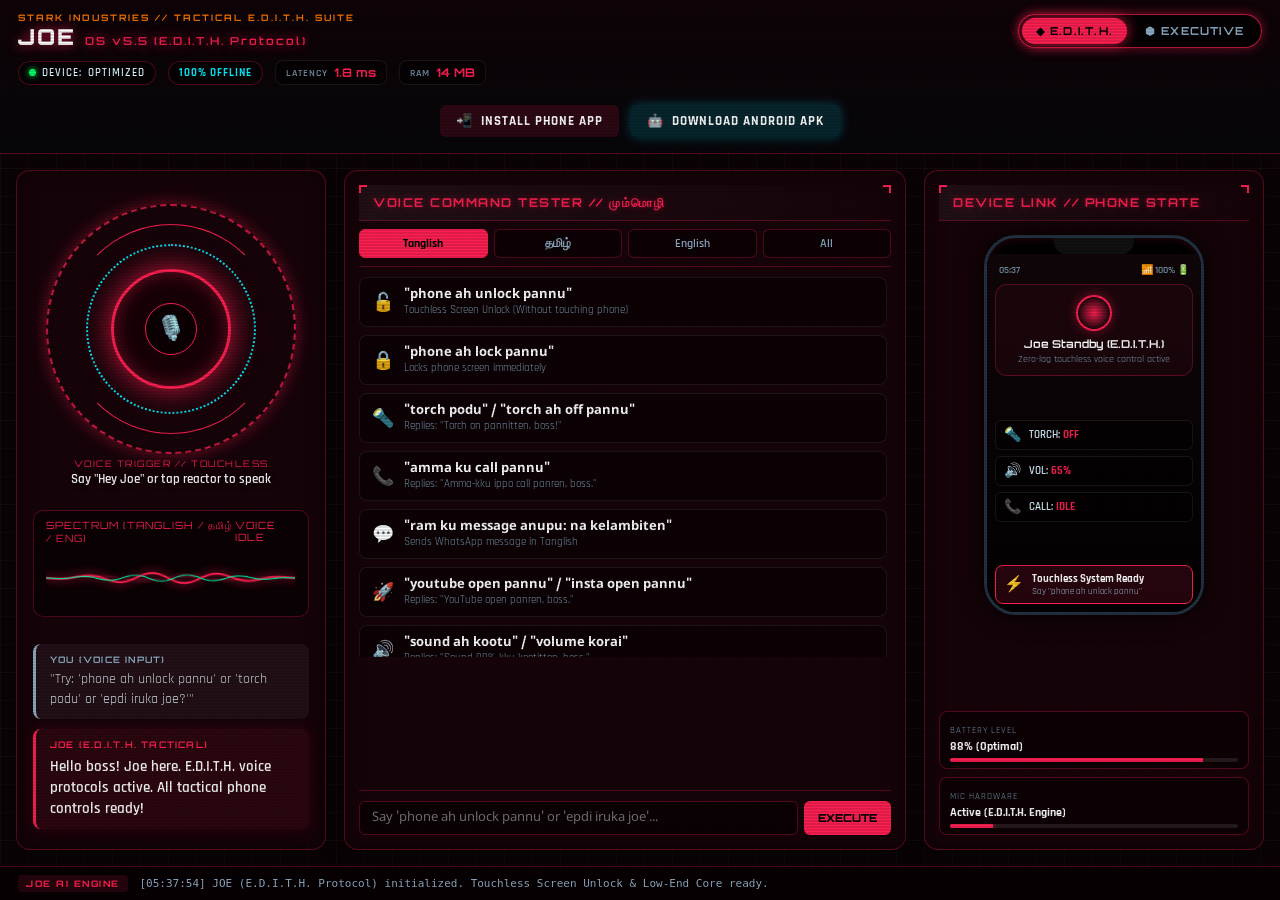
==== commit 82352474: "feat: convert into installable app with automated Android APK release and 1-click PWA installer" ====
--- a/web_simulator/index.html
+++ b/web_simulator/index.html
@@ -50,6 +50,16 @@
         <span class="val">14 MB</span>
       </div>
     </div>
+
+    <!-- App Installation & Direct APK Download -->
+    <div class="app-download-bar">
+      <button class="btn-app-action" id="btn-install-pwa" onclick="installPwaApp()">
+        <span>📲</span> INSTALL PHONE APP
+      </button>
+      <a class="btn-app-action apk-btn" id="btn-download-apk" href="https://github.com/ASHWINMARAN8/application/releases/download/v1.0.0/JOE-Tactical-AI-v1.0.0.apk" target="_blank" rel="noopener">
+        <span>🤖</span> DOWNLOAD ANDROID APK
+      </a>
+    </div>
   </header>
 
   <!-- Main HUD Body (Aligned for Phone & Desktop) -->
--- a/web_simulator/style.css
+++ b/web_simulator/style.css
@@ -1058,3 +1058,57 @@
   from { opacity: 0; transform: translateY(8px); }
   to { opacity: 1; transform: translateY(0); }
 }
+
+/* ==========================================================================
+   App Install & APK Download Banner
+   ========================================================================== */
+.app-download-bar {
+  display: flex;
+  align-items: center;
+  justify-content: center;
+  gap: 12px;
+  margin: 10px auto 4px auto;
+  max-width: 600px;
+  width: 95%;
+  flex-wrap: wrap;
+}
+
+.btn-app-action {
+  display: inline-flex;
+  align-items: center;
+  gap: 8px;
+  background: rgba(255, 32, 82, 0.15);
+  border: 1px solid var(--accent-color);
+  color: #fff;
+  font-family: 'Rajdhani', sans-serif;
+  font-weight: 700;
+  font-size: 13px;
+  letter-spacing: 1px;
+  text-transform: uppercase;
+  padding: 8px 16px;
+  border-radius: 6px;
+  cursor: pointer;
+  text-decoration: none;
+  transition: all 0.25s ease;
+  box-shadow: 0 0 12px var(--glow-color);
+}
+
+.btn-app-action:hover {
+  background: var(--accent-color);
+  color: #03080e;
+  transform: translateY(-1px);
+  box-shadow: 0 0 20px var(--accent-color);
+}
+
+.btn-app-action.apk-btn {
+  background: rgba(0, 229, 255, 0.15);
+  border-color: #00e5ff;
+  box-shadow: 0 0 12px rgba(0, 229, 255, 0.3);
+}
+
+.btn-app-action.apk-btn:hover {
+  background: #00e5ff;
+  color: #03080e;
+  box-shadow: 0 0 20px #00e5ff;
+}
+
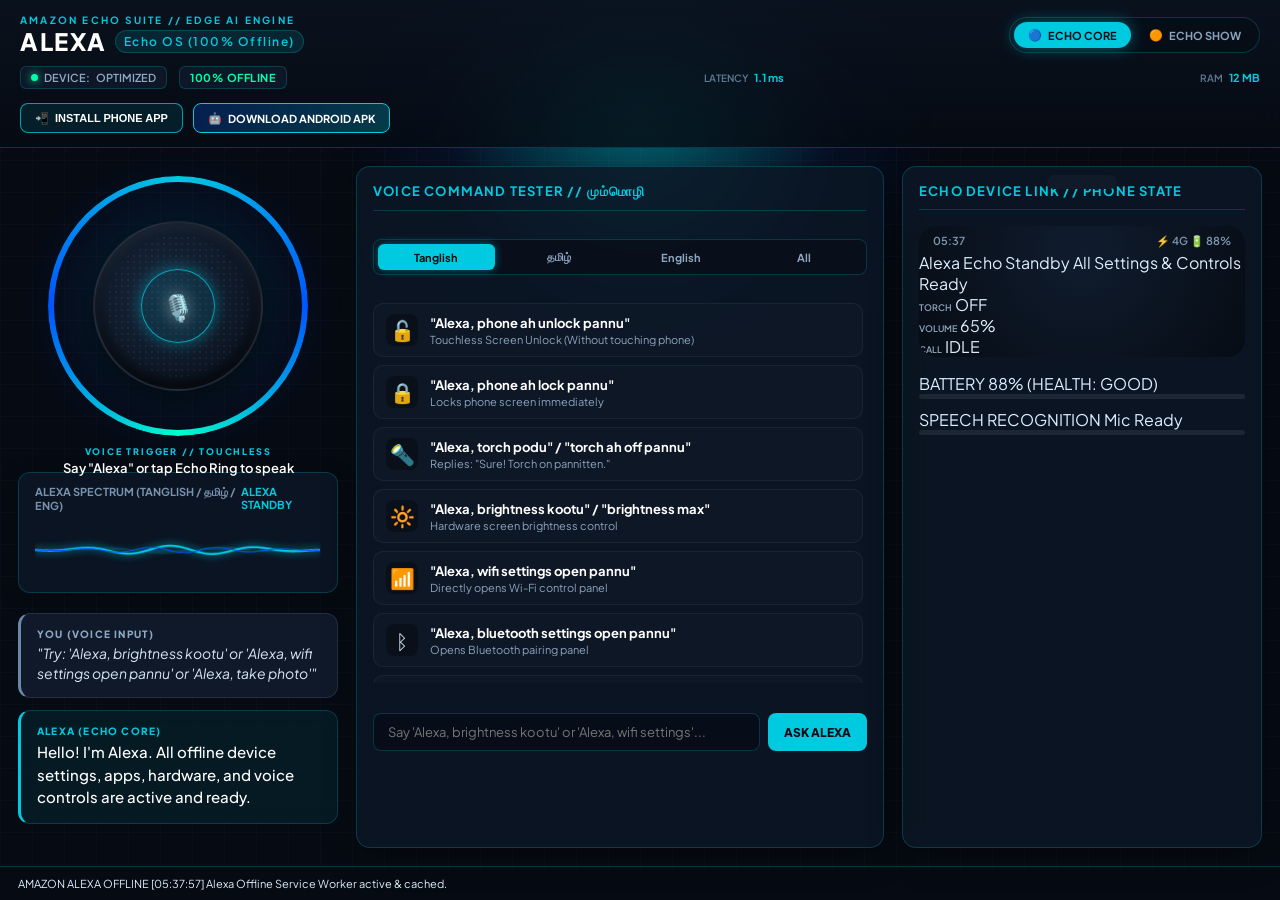
==== commit a19cda2a: "feat: complete Alexa Echo voice engine, Android service integration, and automated APK release workf" ====
--- a/web_simulator/index.html
+++ b/web_simulator/index.html
@@ -1,12 +1,16 @@
 <!DOCTYPE html>
 <html lang="en">
+
 <head>
   <meta charset="UTF-8">
-  <meta name="viewport" content="width=device-width, initial-scale=1.0, maximum-scale=1.0, user-scalable=no, viewport-fit=cover">
-  <title>JOE — Tactical Voice AI Assistant (E.D.I.T.H. Engine)</title>
+  <meta name="viewport"
+    content="width=device-width, initial-scale=1.0, maximum-scale=1.0, user-scalable=no, viewport-fit=cover">
+  <title>Alexa — Offline Voice AI Assistant (Echo Edition)</title>
   <link rel="preconnect" href="https://fonts.googleapis.com">
   <link rel="preconnect" href="https://fonts.gstatic.com" crossorigin>
-  <link href="https://fonts.googleapis.com/css2?family=Orbitron:wght@400;600;800;900&family=Rajdhani:wght@500;600;700&family=Noto+Sans+Tamil:wght@400;600;700&display=swap" rel="stylesheet">
+  <link
+    href="https://fonts.googleapis.com/css2?family=Plus+Jakarta+Sans:wght@400;500;600;700;800&family=Noto+Sans+Tamil:wght@400;600;700&display=swap"
+    rel="stylesheet">
   <link rel="manifest" href="manifest.json">
   <link rel="stylesheet" href="style.css">
   <script>
@@ -15,25 +19,26 @@
     }
   </script>
 </head>
-<body class="theme-joe-edith">
+
+<body class="theme-alexa-echo">
+  <div class="alexa-bg-aura"></div>
   <div class="hud-grid-overlay"></div>
-  <div class="hud-scanlines"></div>
 
   <!-- Top Header Telemetry -->
   <header class="hud-header">
     <div class="header-top-row">
       <div class="brand-title">
-        <span class="brand-sub">STARK INDUSTRIES // TACTICAL E.D.I.T.H. SUITE</span>
-        <h1 id="persona-title">JOE <span>OS v5.5 (E.D.I.T.H. Protocol)</span></h1>
-      </div>
-      
-      <!-- Central Switcher (JOE E.D.I.T.H. <-> JOE Executive) -->
+        <span class="brand-sub">AMAZON ECHO SUITE // EDGE AI ENGINE</span>
+        <h1 id="persona-title">ALEXA <span>Echo OS (100% Offline)</span></h1>
+      </div>
+
+      <!-- Central Switcher (Alexa Echo <-> Alexa Show) -->
       <div class="persona-switch-container">
-        <button class="switch-btn active" id="btn-joe-edith" onclick="switchPersona('joe_edith')">
-          <span class="icon">◆</span> E.D.I.T.H.
+        <button class="switch-btn active" id="btn-alexa-echo" onclick="switchPersona('alexa_echo')">
+          <span class="icon">🔵</span> ECHO CORE
         </button>
-        <button class="switch-btn" id="btn-joe-exec" onclick="switchPersona('joe_executive')">
-          <span class="icon">⬢</span> EXECUTIVE
+        <button class="switch-btn" id="btn-alexa-show" onclick="switchPersona('alexa_show')">
+          <span class="icon">🟠</span> ECHO SHOW
         </button>
       </div>
     </div>
@@ -43,11 +48,11 @@
       <div class="stat-pill"><span class="mode-tag">100% OFFLINE</span></div>
       <div class="telemetry-metric">
         <span class="lbl">LATENCY</span>
-        <span class="val" id="metric-latency">1.8 ms</span>
+        <span class="val" id="metric-latency">1.1 ms</span>
       </div>
       <div class="telemetry-metric">
         <span class="lbl">RAM</span>
-        <span class="val">14 MB</span>
+        <span class="val">12 MB</span>
       </div>
     </div>
 
@@ -56,46 +61,48 @@
       <button class="btn-app-action" id="btn-install-pwa" onclick="installPwaApp()">
         <span>📲</span> INSTALL PHONE APP
       </button>
-      <a class="btn-app-action apk-btn" id="btn-download-apk" href="https://github.com/ASHWINMARAN8/application/releases/download/v1.0.0/JOE-Tactical-AI-v1.0.0.apk" target="_blank" rel="noopener">
+      <a class="btn-app-action apk-btn" id="btn-download-apk"
+        href="https://github.com/ASHWINMARAN8/application/releases/download/v1.0.0/Alexa-Offline-AI-v1.0.0.apk"
+        target="_blank" rel="noopener">
         <span>🤖</span> DOWNLOAD ANDROID APK
       </a>
     </div>
   </header>
 
-  <!-- Main HUD Body (Aligned for Phone & Desktop) -->
+  <!-- Main Body (Aligned for Phone & Desktop) -->
   <main class="hud-main">
-    
-    <!-- Central Core: Arc Reactor & E.D.I.T.H. Voice Interaction (Prominent on Phone View) -->
+
+    <!-- Central Core: Iconic Amazon Echo Light Ring Interaction -->
     <section class="hud-col center-panel">
-      <div class="arc-container">
-        <!-- Holographic Rings -->
-        <div class="orbital-ring ring-outer"></div>
-        <div class="orbital-ring ring-mid"></div>
-        <div class="orbital-ring ring-inner"></div>
-        <div class="hud-ticks"></div>
-
-        <!-- Central Core Reactor -->
-        <div class="arc-core" id="arc-reactor" onclick="triggerMic()">
+      <div class="echo-container">
+        <!-- Echo Ambient Halo & Light Ring -->
+        <div class="echo-halo" id="echo-halo"></div>
+        <div class="echo-light-ring" id="echo-light-ring">
+          <div class="echo-ring-cyan"></div>
+          <div class="echo-ring-blue"></div>
+          <div class="echo-ring-glow"></div>
+        </div>
+
+        <!-- Central Echo Speaker Button -->
+        <div class="echo-core" id="echo-reactor" onclick="triggerMic()">
           <div class="core-glow"></div>
-          <div class="core-elements">
-            <div class="triangle"></div>
-            <div class="inner-circle">
-              <span class="core-icon" id="core-state-icon">🎙️</span>
-            </div>
+          <div class="echo-mesh"></div>
+          <div class="inner-circle">
+            <span class="echo-icon" id="core-state-icon">🎙️</span>
           </div>
         </div>
 
         <div class="wake-word-hint">
           <span class="tag">VOICE TRIGGER // TOUCHLESS</span>
-          <span class="wake-text" id="wake-prompt">Say "Hey Joe" or tap reactor to speak</span>
+          <span class="wake-text" id="wake-prompt">Say "Alexa" or tap Echo Ring to speak</span>
         </div>
       </div>
 
       <!-- Audio Frequency Spectrum Visualizer -->
       <div class="visualizer-wrapper">
         <div class="visualizer-label">
-          <span>SPECTRUM (TANGLISH / தமிழ் / ENG)</span>
-          <span id="speech-state">VOICE IDLE</span>
+          <span>ALEXA SPECTRUM (TANGLISH / தமிழ் / ENG)</span>
+          <span id="speech-state">ALEXA STANDBY</span>
         </div>
         <canvas id="waveform-canvas" width="600" height="70"></canvas>
       </div>
@@ -104,11 +111,11 @@
       <div class="dialogue-box">
         <div class="speech-bubble user-bubble" id="user-speech">
           <span class="speaker-tag">YOU (VOICE INPUT)</span>
-          <p id="user-transcript">"Try: 'phone ah unlock pannu' or 'torch podu' or 'epdi iruka joe?'"</p>
+          <p id="user-transcript">"Try: 'Alexa, brightness kootu' or 'Alexa, wifi settings open pannu' or 'Alexa, take photo'"</p>
         </div>
         <div class="speech-bubble ai-bubble" id="ai-speech">
-          <span class="speaker-tag" id="ai-tag">JOE (E.D.I.T.H. TACTICAL)</span>
-          <p id="ai-response">Hello boss! Joe here. E.D.I.T.H. voice protocols active. All tactical phone controls ready!</p>
+          <span class="speaker-tag" id="ai-tag">ALEXA (ECHO CORE)</span>
+          <p id="ai-response">Hello! I'm Alexa. All offline device settings, apps, hardware, and voice controls are active and ready.</p>
         </div>
       </div>
     </section>
@@ -129,243 +136,427 @@
       </div>
 
       <div class="commands-scroll-list" id="command-list">
-        
+
         <!-- Touchless Unlock & Lock -->
-        <div class="cmd-item" data-lang="tanglish" onclick="simulateVoice('phone ah unlock pannu')">
+        <div class="cmd-item" data-lang="tanglish" onclick="simulateVoice('Alexa, phone ah unlock pannu')">
           <div class="cmd-icon">🔓</div>
           <div class="cmd-info">
-            <span class="cmd-phrase">"phone ah unlock pannu"</span>
+            <span class="cmd-phrase">"Alexa, phone ah unlock pannu"</span>
             <span class="cmd-action">Touchless Screen Unlock (Without touching phone)</span>
           </div>
         </div>
 
-        <div class="cmd-item" data-lang="tanglish" onclick="simulateVoice('phone ah lock pannu')">
+        <div class="cmd-item" data-lang="tanglish" onclick="simulateVoice('Alexa, phone ah lock pannu')">
           <div class="cmd-icon">🔒</div>
           <div class="cmd-info">
-            <span class="cmd-phrase">"phone ah lock pannu"</span>
+            <span class="cmd-phrase">"Alexa, phone ah lock pannu"</span>
             <span class="cmd-action">Locks phone screen immediately</span>
           </div>
         </div>
 
         <!-- Tanglish Commands -->
-        <div class="cmd-item" data-lang="tanglish" onclick="simulateVoice('torch podu')">
+        <div class="cmd-item" data-lang="tanglish" onclick="simulateVoice('Alexa, torch podu')">
           <div class="cmd-icon">🔦</div>
           <div class="cmd-info">
-            <span class="cmd-phrase">"torch podu" / "torch ah off pannu"</span>
-            <span class="cmd-action">Replies: "Torch on pannitten, boss!"</span>
-          </div>
-        </div>
-
-        <div class="cmd-item" data-lang="tanglish" onclick="simulateVoice('amma ku call pannu')">
+            <span class="cmd-phrase">"Alexa, torch podu" / "torch ah off pannu"</span>
+            <span class="cmd-action">Replies: "Sure! Torch on pannitten."</span>
+          </div>
+        </div>
+
+        <div class="cmd-item" data-lang="tanglish" onclick="simulateVoice('Alexa, brightness kootu')">
+          <div class="cmd-icon">🔆</div>
+          <div class="cmd-info">
+            <span class="cmd-phrase">"Alexa, brightness kootu" / "brightness max"</span>
+            <span class="cmd-action">Hardware screen brightness control</span>
+          </div>
+        </div>
+
+        <div class="cmd-item" data-lang="tanglish" onclick="simulateVoice('Alexa, wifi settings open pannu')">
+          <div class="cmd-icon">📶</div>
+          <div class="cmd-info">
+            <span class="cmd-phrase">"Alexa, wifi settings open pannu"</span>
+            <span class="cmd-action">Directly opens Wi-Fi control panel</span>
+          </div>
+        </div>
+
+        <div class="cmd-item" data-lang="tanglish" onclick="simulateVoice('Alexa, bluetooth settings open pannu')">
+          <div class="cmd-icon">ᛒ</div>
+          <div class="cmd-info">
+            <span class="cmd-phrase">"Alexa, bluetooth settings open pannu"</span>
+            <span class="cmd-action">Opens Bluetooth pairing panel</span>
+          </div>
+        </div>
+
+        <div class="cmd-item" data-lang="tanglish" onclick="simulateVoice('Alexa, photo edu')">
+          <div class="cmd-icon">📸</div>
+          <div class="cmd-info">
+            <span class="cmd-phrase">"Alexa, photo edu" / "take photo"</span>
+            <span class="cmd-action">Opens Camera and triggers photo capture</span>
+          </div>
+        </div>
+
+        <div class="cmd-item" data-lang="tanglish" onclick="simulateVoice('Alexa, play music')">
+          <div class="cmd-icon">🎵</div>
+          <div class="cmd-info">
+            <span class="cmd-phrase">"Alexa, play music" / "song pause"</span>
+            <span class="cmd-action">Controls local media audio player</span>
+          </div>
+        </div>
+
+        <div class="cmd-item" data-lang="tanglish" onclick="simulateVoice('Alexa, quick settings kaatu')">
+          <div class="cmd-icon">🎛️</div>
+          <div class="cmd-info">
+            <span class="cmd-phrase">"Alexa, quick settings kaatu"</span>
+            <span class="cmd-action">Pulls down Quick Settings notification shade</span>
+          </div>
+        </div>
+
+        <div class="cmd-item" data-lang="tanglish" onclick="simulateVoice('Alexa, screenshot edu')">
+          <div class="cmd-icon">📱</div>
+          <div class="cmd-info">
+            <span class="cmd-phrase">"Alexa, screenshot edu"</span>
+            <span class="cmd-action">Captures screen via accessibility service</span>
+          </div>
+        </div>
+
+        <div class="cmd-item" data-lang="tanglish" onclick="simulateVoice('Alexa, amma ku call pannu')">
           <div class="cmd-icon">📞</div>
           <div class="cmd-info">
-            <span class="cmd-phrase">"amma ku call pannu"</span>
-            <span class="cmd-action">Replies: "Amma-kku ippo call panren, boss."</span>
-          </div>
-        </div>
-
-        <div class="cmd-item" data-lang="tanglish" onclick="simulateVoice('ram ku whatsapp message anupu: na kelambiten')">
+            <span class="cmd-phrase">"Alexa, amma ku call pannu"</span>
+            <span class="cmd-action">Replies: "Amma-kku ippo call panren."</span>
+          </div>
+        </div>
+
+        <div class="cmd-item" data-lang="tanglish"
+          onclick="simulateVoice('Alexa, ram ku whatsapp message anupu: na kelambiten')">
           <div class="cmd-icon">💬</div>
           <div class="cmd-info">
-            <span class="cmd-phrase">"ram ku message anupu: na kelambiten"</span>
+            <span class="cmd-phrase">"Alexa, ram ku message anupu: na kelambiten"</span>
             <span class="cmd-action">Sends WhatsApp message in Tanglish</span>
           </div>
         </div>
 
-        <div class="cmd-item" data-lang="tanglish" onclick="simulateVoice('youtube open pannu')">
+        <div class="cmd-item" data-lang="tanglish" onclick="simulateVoice('Alexa, youtube open pannu')">
           <div class="cmd-icon">🚀</div>
           <div class="cmd-info">
-            <span class="cmd-phrase">"youtube open pannu" / "insta open pannu"</span>
-            <span class="cmd-action">Replies: "YouTube open panren, boss."</span>
-          </div>
-        </div>
-
-        <div class="cmd-item" data-lang="tanglish" onclick="simulateVoice('sound ah kootu')">
+            <span class="cmd-phrase">"Alexa, youtube open pannu"</span>
+            <span class="cmd-action">Replies: "YouTube open panren."</span>
+          </div>
+        </div>
+
+        <div class="cmd-item" data-lang="tanglish" onclick="simulateVoice('Alexa, sound ah kootu')">
           <div class="cmd-icon">🔊</div>
           <div class="cmd-info">
-            <span class="cmd-phrase">"sound ah kootu" / "volume korai"</span>
-            <span class="cmd-action">Replies: "Sound 80% kku kootitten, boss."</span>
-          </div>
-        </div>
-
-        <div class="cmd-item" data-lang="tanglish" onclick="simulateVoice('battery evvalavu irukku?')">
+            <span class="cmd-phrase">"Alexa, sound ah kootu" / "volume korai"</span>
+            <span class="cmd-action">Replies: "Sound 80% kku kootitten."</span>
+          </div>
+        </div>
+
+        <div class="cmd-item" data-lang="tanglish" onclick="simulateVoice('Alexa, battery evvalavu irukku?')">
           <div class="cmd-icon">🔋</div>
           <div class="cmd-info">
-            <span class="cmd-phrase">"battery evvalavu irukku?"</span>
-            <span class="cmd-action">Replies: "Battery 88% irukku, boss!"</span>
-          </div>
-        </div>
-
-        <div class="cmd-item" data-lang="tanglish" onclick="simulateVoice('epdi iruka joe?')">
+            <span class="cmd-phrase">"Alexa, battery evvalavu irukku?"</span>
+            <span class="cmd-action">Replies: "Battery 88% irukku!"</span>
+          </div>
+        </div>
+
+        <div class="cmd-item" data-lang="tanglish" onclick="simulateVoice('Alexa, timer 5 minutes vai')">
+          <div class="cmd-icon">⏱️</div>
+          <div class="cmd-info">
+            <span class="cmd-phrase">"Alexa, timer 5 minutes vai"</span>
+            <span class="cmd-action">Sets 5-minute countdown timer</span>
+          </div>
+        </div>
+
+        <div class="cmd-item" data-lang="tanglish" onclick="simulateVoice('Alexa, epdi iruka?')">
           <div class="cmd-icon">🤝</div>
           <div class="cmd-info">
-            <span class="cmd-phrase">"epdi iruka joe?" / "epdi iruka boss?"</span>
-            <span class="cmd-action">Friendly human-like AI banter</span>
-          </div>
-        </div>
-
-        <div class="cmd-item" data-lang="tanglish" onclick="simulateVoice('joke sollu')">
+            <span class="cmd-phrase">"Alexa, epdi iruka?"</span>
+            <span class="cmd-action">Polite Alexa conversational banter</span>
+          </div>
+        </div>
+
+        <div class="cmd-item" data-lang="tanglish" onclick="simulateVoice('Alexa, joke sollu')">
           <div class="cmd-icon">😂</div>
           <div class="cmd-info">
-            <span class="cmd-phrase">"joke sollu"</span>
-            <span class="cmd-action">EDITH / Spider-Man funny AI joke</span>
+            <span class="cmd-phrase">"Alexa, joke sollu"</span>
+            <span class="cmd-action">Alexa smart assistant joke</span>
           </div>
         </div>
 
         <!-- Tamil Commands -->
-        <div class="cmd-item" data-lang="tamil" style="display:none;" onclick="simulateVoice('போனை அன்லாக் பண்ணு')">
+        <div class="cmd-item" data-lang="tamil" style="display:none;" onclick="simulateVoice('அலெக்சா, போனை அன்லாக் பண்ணு')">
           <div class="cmd-icon">🔓</div>
           <div class="cmd-info">
-            <span class="cmd-phrase">"போனை அன்லாக் பண்ணு"</span>
+            <span class="cmd-phrase">"அலெக்சா, போனை அன்லாக் பண்ணு"</span>
             <span class="cmd-action">Touchless screen unlock in Tamil</span>
           </div>
         </div>
 
-        <div class="cmd-item" data-lang="tamil" style="display:none;" onclick="simulateVoice('டார்ச் போடு')">
+        <div class="cmd-item" data-lang="tamil" style="display:none;" onclick="simulateVoice('அலெக்சா, டார்ச் போடு')">
           <div class="cmd-icon">🔦</div>
           <div class="cmd-info">
-            <span class="cmd-phrase">"டார்ச் போடு" / "டார்ச் ஆன் பண்ணு"</span>
+            <span class="cmd-phrase">"அலெக்சா, டார்ச் போடு"</span>
             <span class="cmd-action">Turns on Phone Flashlight</span>
           </div>
         </div>
 
-        <div class="cmd-item" data-lang="tamil" style="display:none;" onclick="simulateVoice('அம்மாவுக்கு கால் பண்ணு')">
+        <div class="cmd-item" data-lang="tamil" style="display:none;" onclick="simulateVoice('அலெக்சா, வெளிச்சம் கூட்டு')">
+          <div class="cmd-icon">🔆</div>
+          <div class="cmd-info">
+            <span class="cmd-phrase">"அலெக்சா, வெளிச்சம் கூட்டு"</span>
+            <span class="cmd-action">திரை வெளிச்சத்தை அதிகரிக்கும்</span>
+          </div>
+        </div>
+
+        <div class="cmd-item" data-lang="tamil" style="display:none;" onclick="simulateVoice('அலெக்சா, வைபை அமைப்புகளை திற')">
+          <div class="cmd-icon">📶</div>
+          <div class="cmd-info">
+            <span class="cmd-phrase">"அலெக்சா, வைபை அமைப்புகளை திற"</span>
+            <span class="cmd-action">வைஃபை செட்டிங்ஸ் திறக்கும்</span>
+          </div>
+        </div>
+
+        <div class="cmd-item" data-lang="tamil" style="display:none;" onclick="simulateVoice('அலெக்சா, படம் எடு')">
+          <div class="cmd-icon">📸</div>
+          <div class="cmd-info">
+            <span class="cmd-phrase">"அலெக்சா, படம் எடு"</span>
+            <span class="cmd-action">கேமராவில் புகைப்படம் எடுக்கும்</span>
+          </div>
+        </div>
+
+        <div class="cmd-item" data-lang="tamil" style="display:none;" onclick="simulateVoice('அலெக்சா, பாடல் இயக்கு')">
+          <div class="cmd-icon">🎵</div>
+          <div class="cmd-info">
+            <span class="cmd-phrase">"அலெக்சா, பாடல் இயக்கு"</span>
+            <span class="cmd-action">பாடலை பிளே செய்யும்</span>
+          </div>
+        </div>
+
+        <div class="cmd-item" data-lang="tamil" style="display:none;" onclick="simulateVoice('அலெக்சா, அம்மாவுக்கு கால் பண்ணு')">
           <div class="cmd-icon">📞</div>
           <div class="cmd-info">
-            <span class="cmd-phrase">"அம்மாவுக்கு கால் பண்ணு"</span>
+            <span class="cmd-phrase">"அலெக்சா, அம்மாவுக்கு கால் பண்ணு"</span>
             <span class="cmd-action">Direct call to Mom</span>
           </div>
         </div>
 
-        <div class="cmd-item" data-lang="tamil" style="display:none;" onclick="simulateVoice('நீ யாரு?')">
+        <div class="cmd-item" data-lang="tamil" style="display:none;" onclick="simulateVoice('அலெக்சா, நீ யாரு?')">
           <div class="cmd-icon">🤖</div>
           <div class="cmd-info">
-            <span class="cmd-phrase">"நீ யாரு?"</span>
-            <span class="cmd-action">ஜோ (Joe) அறிமுகம்</span>
+            <span class="cmd-phrase">"அலெக்சா, நீ யாரு?"</span>
+            <span class="cmd-action">அலெக்சா (Alexa) அறிமுகம்</span>
           </div>
         </div>
 
         <!-- English Commands -->
-        <div class="cmd-item" data-lang="english" style="display:none;" onclick="simulateVoice('Unlock phone')">
+        <div class="cmd-item" data-lang="english" style="display:none;" onclick="simulateVoice('Alexa, unlock phone')">
           <div class="cmd-icon">🔓</div>
           <div class="cmd-info">
-            <span class="cmd-phrase">"Unlock phone" / "Wake up and unlock"</span>
+            <span class="cmd-phrase">"Alexa, unlock phone"</span>
             <span class="cmd-action">Touchless Screen Unlock</span>
           </div>
         </div>
 
-        <div class="cmd-item" data-lang="english" style="display:none;" onclick="simulateVoice('Turn on flashlight')">
+        <div class="cmd-item" data-lang="english" style="display:none;" onclick="simulateVoice('Alexa, turn on flashlight')">
           <div class="cmd-icon">🔦</div>
           <div class="cmd-info">
-            <span class="cmd-phrase">"Turn on flashlight" / "Torch off"</span>
+            <span class="cmd-phrase">"Alexa, turn on flashlight"</span>
             <span class="cmd-action">Hardware camera torch toggle</span>
           </div>
         </div>
 
-        <div class="cmd-item" data-lang="english" style="display:none;" onclick="simulateVoice('Who are you?')">
+        <div class="cmd-item" data-lang="english" style="display:none;" onclick="simulateVoice('Alexa, increase brightness')">
+          <div class="cmd-icon">🔆</div>
+          <div class="cmd-info">
+            <span class="cmd-phrase">"Alexa, increase brightness" / "set brightness to 100%"</span>
+            <span class="cmd-action">Hardware display brightness control</span>
+          </div>
+        </div>
+
+        <div class="cmd-item" data-lang="english" style="display:none;" onclick="simulateVoice('Alexa, open wifi settings')">
+          <div class="cmd-icon">📶</div>
+          <div class="cmd-info">
+            <span class="cmd-phrase">"Alexa, open wifi settings"</span>
+            <span class="cmd-action">Directly opens device Wi-Fi settings</span>
+          </div>
+        </div>
+
+        <div class="cmd-item" data-lang="english" style="display:none;" onclick="simulateVoice('Alexa, open bluetooth settings')">
+          <div class="cmd-icon">ᛒ</div>
+          <div class="cmd-info">
+            <span class="cmd-phrase">"Alexa, open bluetooth settings"</span>
+            <span class="cmd-action">Opens Bluetooth pairing panel</span>
+          </div>
+        </div>
+
+        <div class="cmd-item" data-lang="english" style="display:none;" onclick="simulateVoice('Alexa, take a photo')">
+          <div class="cmd-icon">📸</div>
+          <div class="cmd-info">
+            <span class="cmd-phrase">"Alexa, take a photo"</span>
+            <span class="cmd-action">Captures picture with device camera</span>
+          </div>
+        </div>
+
+        <div class="cmd-item" data-lang="english" style="display:none;" onclick="simulateVoice('Alexa, play music')">
+          <div class="cmd-icon">🎵</div>
+          <div class="cmd-info">
+            <span class="cmd-phrase">"Alexa, play music" / "pause music"</span>
+            <span class="cmd-action">Controls device media playback</span>
+          </div>
+        </div>
+
+        <div class="cmd-item" data-lang="english" style="display:none;" onclick="simulateVoice('Alexa, open quick settings')">
+          <div class="cmd-icon">🎛️</div>
+          <div class="cmd-info">
+            <span class="cmd-phrase">"Alexa, open quick settings"</span>
+            <span class="cmd-action">Pulls down Quick Settings notification shade</span>
+          </div>
+        </div>
+
+        <div class="cmd-item" data-lang="english" style="display:none;" onclick="simulateVoice('Alexa, take screenshot')">
+          <div class="cmd-icon">📱</div>
+          <div class="cmd-info">
+            <span class="cmd-phrase">"Alexa, take screenshot"</span>
+            <span class="cmd-action">Captures phone screen touchlessly</span>
+          </div>
+        </div>
+
+        <div class="cmd-item" data-lang="english" style="display:none;" onclick="simulateVoice('Alexa, set a timer for 10 minutes')">
+          <div class="cmd-icon">⏱️</div>
+          <div class="cmd-info">
+            <span class="cmd-phrase">"Alexa, set timer for 10 minutes"</span>
+            <span class="cmd-action">Local offline countdown timer</span>
+          </div>
+        </div>
+
+        <div class="cmd-item" data-lang="english" style="display:none;" onclick="simulateVoice('Alexa, who are you?')">
           <div class="cmd-icon">✨</div>
           <div class="cmd-info">
-            <span class="cmd-phrase">"Who are you?"</span>
-            <span class="cmd-action">Joe tactical introduction</span>
+            <span class="cmd-phrase">"Alexa, who are you?"</span>
+            <span class="cmd-action">Alexa identity overview</span>
+          </div>
+        </div>
+
+        <div class="cmd-item" data-lang="english" style="display:none;" onclick="simulateVoice('Alexa, tell me a joke')">
+          <div class="cmd-icon">😂</div>
+          <div class="cmd-info">
+            <span class="cmd-phrase">"Alexa, tell me a joke"</span>
+            <span class="cmd-action">Authentic Alexa humor</span>
           </div>
         </div>
       </div>
 
       <!-- Live Voice Input Bar -->
       <div class="custom-input-box">
-        <input type="text" id="manual-text-input" placeholder="Say 'phone ah unlock pannu' or 'epdi iruka joe'..." onkeypress="handleKeypress(event)">
-        <button id="send-btn" onclick="submitManualText()">EXECUTE</button>
+        <input type="text" id="manual-text-input" placeholder="Say 'Alexa, brightness kootu' or 'Alexa, wifi settings'..."
+          onkeypress="handleKeypress(event)">
+        <button id="send-btn" onclick="submitManualText()">ASK ALEXA</button>
       </div>
     </section>
 
-    <!-- Tactical Phone State & Device Display -->
+    <!-- Phone State & Device Display -->
     <section class="hud-col left-panel">
       <div class="panel-header">
         <span class="corner-bracket top-left"></span>
         <span class="corner-bracket top-right"></span>
-        <h3>DEVICE LINK // PHONE STATE</h3>
-      </div>
-      
-      <!-- Virtual Phone Display Mockup -->
-      <div class="phone-mockup" id="phone-display">
-        <div class="phone-notch"></div>
-        <div class="phone-screen" id="phone-screen-content">
-          <!-- Flashlight Indicator Beam -->
-          <div class="flashlight-beam" id="flashlight-beam"></div>
-
-          <!-- Phone Lockscreen Overlay -->
-          <div class="phone-lock-overlay" id="phone-lock-overlay" style="display: none;">
-            <div class="lock-icon">🔒</div>
-            <div class="lock-time" id="lock-time">19:30</div>
-            <div class="lock-hint">PHONE LOCKED</div>
-            <div class="lock-sub">Say: "phone ah unlock pannu"</div>
-          </div>
-
-          <div class="phone-status-bar">
-            <span id="phone-clock">19:30</span>
-            <span class="icons">📶 100% 🔋</span>
-          </div>
-
-          <!-- Active App View -->
-          <div class="phone-app-view" id="phone-app-view">
-            <div class="home-widget">
-              <div class="ai-avatar-mini" id="mini-arc"></div>
-              <div class="widget-greeting" id="widget-greeting">Joe Standby (E.D.I.T.H.)</div>
-              <div class="widget-sub">Zero-lag touchless voice control active</div>
+        <h3>ECHO DEVICE LINK // PHONE STATE</h3>
+      </div>
+
+      <!-- Live Virtual Phone Mockup -->
+      <div class="phone-mockup-wrapper">
+        <div class="phone-frame">
+          <div class="phone-notch"></div>
+          <div class="phone-screen" id="phone-screen">
+
+            <!-- Flashlight Beam Effect Overlay -->
+            <div class="flashlight-beam" id="flashlight-beam"></div>
+
+            <!-- Lock Screen Overlay -->
+            <div class="phone-lock-overlay" id="phone-lock-overlay">
+              <div class="lock-icon">🔒</div>
+              <div class="lock-time" id="lock-time">12:00</div>
+              <div class="lock-label">PHONE LOCKED</div>
+              <div class="lock-hint">Say "Alexa, unlock phone" or "போனை அன்லாக் பண்ணு"</div>
             </div>
 
-            <div class="phone-indicators">
-              <div class="indicator-item" id="ind-torch">
-                <span class="ind-icon">🔦</span>
-                <span class="ind-label">TORCH: <b id="torch-val">OFF</b></span>
+            <!-- Virtual Phone Content -->
+            <div class="phone-status-bar">
+              <span class="clock" id="phone-clock">12:00</span>
+              <span class="indicators">⚡ 4G 🔋 88%</span>
+            </div>
+
+            <div class="phone-home-widget">
+              <div class="alexa-avatar-mini">
+                <div class="mini-ring"></div>
               </div>
-              <div class="indicator-item" id="ind-vol">
-                <span class="ind-icon">🔊</span>
-                <span class="ind-label">VOL: <b id="vol-val">65%</b></span>
-              </div>
-              <div class="indicator-item" id="ind-call">
-                <span class="ind-icon">📞</span>
-                <span class="ind-label">CALL: <b id="call-val">IDLE</b></span>
+              <div class="greeting-text">
+                <span class="mini-greet">Alexa Echo Standby</span>
+                <span class="mini-status">All Settings & Controls Ready</span>
               </div>
             </div>
 
-            <!-- In-Phone Action Notification Banner -->
-            <div class="action-card" id="action-card">
-              <div class="card-icon" id="action-card-icon">⚡</div>
-              <div class="card-body">
-                <div class="card-title" id="action-card-title">Touchless System Ready</div>
-                <div class="card-desc" id="action-card-desc">Say "phone ah unlock pannu"</div>
+            <div class="phone-state-indicators">
+              <div class="state-indicator-item">
+                <span class="ind-label">TORCH</span>
+                <span class="ind-val" id="torch-val">OFF</span>
+              </div>
+              <div class="state-indicator-item">
+                <span class="ind-label">VOLUME</span>
+                <span class="ind-val" id="vol-val">65%</span>
+              </div>
+              <div class="state-indicator-item">
+                <span class="ind-label">CALL</span>
+                <span class="ind-val" id="call-val">IDLE</span>
               </div>
             </div>
-          </div>
-        </div>
-      </div>
-
-      <!-- Quick Telemetry Stats -->
-      <div class="device-stats-grid">
-        <div class="stat-card">
-          <span class="stat-name">BATTERY LEVEL</span>
-          <span class="stat-data" id="stat-battery">88% (Optimal)</span>
-          <div class="progress-bar"><div class="fill" style="width: 88%;"></div></div>
-        </div>
-        <div class="stat-card">
-          <span class="stat-name">MIC HARDWARE</span>
-          <span class="stat-data" id="stat-audio-status">Active (E.D.I.T.H. Engine)</span>
-          <div class="progress-bar"><div class="fill glow" id="mic-fill" style="width: 15%;"></div></div>
+
+            <!-- Active Phone Action Notification Card -->
+            <div class="phone-action-card" id="action-card" style="display:none;">
+              <span class="card-icon" id="action-card-icon">⚡</span>
+              <div class="card-text">
+                <strong id="action-card-title">Action</strong>
+                <span id="action-card-desc">Description</span>
+              </div>
+            </div>
+
+            <!-- Virtual Home Bar Indicator -->
+            <div class="home-indicator"></div>
+          </div>
+        </div>
+      </div>
+
+      <!-- Quick Metrics -->
+      <div class="specs-panel">
+        <div class="stat-row">
+          <span>BATTERY</span>
+          <span>88% (HEALTH: GOOD)</span>
+        </div>
+        <div class="progress-bar">
+          <div class="progress-fill" style="width: 88%;"></div>
+        </div>
+
+        <div class="stat-row" style="margin-top: 10px;">
+          <span>SPEECH RECOGNITION</span>
+          <span id="stat-audio-status">Mic Ready</span>
+        </div>
+        <div class="progress-bar">
+          <div class="progress-fill" id="mic-fill" style="width: 25%;"></div>
         </div>
       </div>
     </section>
 
   </main>
 
-  <!-- Bottom Log Ticker -->
+  <!-- Bottom Global Log Stream -->
   <footer class="hud-footer">
-    <div class="footer-tag">JOE AI ENGINE</div>
-    <div class="log-ticker" id="log-ticker">
-      [00:00:01] JOE (E.D.I.T.H. Protocol) online at 14MB RAM. 100% offline. Touchless phone controls ready.
+    <div class="log-indicator">
+      <span class="tag">AMAZON ALEXA OFFLINE</span>
+      <span class="ticker" id="log-ticker">[SYSTEM] Alexa Core online. 100% offline edge processing ready.</span>
     </div>
   </footer>
 
   <script src="app.js"></script>
 </body>
+
 </html>
--- a/web_simulator/style.css
+++ b/web_simulator/style.css
@@ -1,49 +1,48 @@
 /* ==========================================================================
-   JOE // TACTICAL VOICE AI & PHONE ASSISTANT HOLOGRAPHIC HUD CSS
-   Engineered for Mobile-First & Phone View Alignment
-   Inspired by E.D.I.T.H. from Spider-Man: Far From Home
+   ALEXA // ECHO SMART VOICE AI & PHONE ASSISTANT (100% OFFLINE)
+   Amazon Echo Signature Aesthetic (Cyan & Electric Blue Glowing Light Ring)
+   Mobile-First & Phone View Alignment
    ========================================================================== */
 
 :root {
-  --font-hud: 'Orbitron', -apple-system, sans-serif;
-  --font-data: 'Rajdhani', sans-serif;
+  --font-alexa: 'Plus Jakarta Sans', -apple-system, BlinkMacSystemFont, sans-serif;
   --font-tamil: 'Noto Sans Tamil', sans-serif;
   
-  /* JOE E.D.I.T.H. Tactical Theme (Neon Red, Tactical Amber, Spider-Man HUD Cyan) */
-  --theme-primary: #ff2052;
-  --theme-secondary: #ff7700;
-  --theme-accent: #00f0ff;
-  --theme-glow: rgba(255, 32, 82, 0.45);
-  --theme-glow-strong: rgba(255, 32, 82, 0.85);
-  --theme-panel-bg: rgba(26, 6, 12, 0.78);
-  --theme-border: rgba(255, 32, 82, 0.3);
-  --theme-border-bright: rgba(255, 32, 82, 0.8);
-  --bg-dark: #0c0406;
-}
-
-body.theme-joe-edith {
-  --theme-primary: #ff2052;
-  --theme-secondary: #ff7700;
-  --theme-accent: #00f0ff;
-  --theme-glow: rgba(255, 32, 82, 0.45);
-  --theme-glow-strong: rgba(255, 32, 82, 0.85);
-  --theme-panel-bg: rgba(26, 6, 12, 0.82);
-  --theme-border: rgba(255, 32, 82, 0.3);
-  --theme-border-bright: rgba(255, 32, 82, 0.8);
-  --bg-dark: #0c0406;
-}
-
-body.theme-joe-exec {
-  /* JOE Executive Theme (Electric Cyan, Stark Blue, Gold) */
-  --theme-primary: #00f0ff;
-  --theme-secondary: #0077ff;
-  --theme-accent: #ffd700;
-  --theme-glow: rgba(0, 240, 255, 0.45);
-  --theme-glow-strong: rgba(0, 240, 255, 0.85);
-  --theme-panel-bg: rgba(6, 15, 26, 0.82);
-  --theme-border: rgba(0, 240, 255, 0.28);
-  --theme-border-bright: rgba(0, 240, 255, 0.75);
-  --bg-dark: #04080e;
+  /* Alexa Echo Signature Theme (Alexa Cyan, Electric Blue, Obsidian Navy) */
+  --theme-primary: #00cae0;
+  --theme-secondary: #0055ff;
+  --theme-accent: #00ffcc;
+  --theme-glow: rgba(0, 202, 224, 0.45);
+  --theme-glow-strong: rgba(0, 202, 224, 0.85);
+  --theme-panel-bg: rgba(13, 23, 38, 0.82);
+  --theme-border: rgba(0, 202, 224, 0.22);
+  --theme-border-bright: rgba(0, 202, 224, 0.75);
+  --bg-dark: #060b13;
+}
+
+body.theme-alexa-echo {
+  --theme-primary: #00cae0;
+  --theme-secondary: #0055ff;
+  --theme-accent: #00ffcc;
+  --theme-glow: rgba(0, 202, 224, 0.45);
+  --theme-glow-strong: rgba(0, 202, 224, 0.85);
+  --theme-panel-bg: rgba(13, 23, 38, 0.84);
+  --theme-border: rgba(0, 202, 224, 0.22);
+  --theme-border-bright: rgba(0, 202, 224, 0.75);
+  --bg-dark: #060b13;
+}
+
+body.theme-alexa-show {
+  /* Echo Show Theme (Alexa Amber / Gold & Indigo Smart Display) */
+  --theme-primary: #ff9900;
+  --theme-secondary: #00a8e8;
+  --theme-accent: #ffffff;
+  --theme-glow: rgba(255, 153, 0, 0.45);
+  --theme-glow-strong: rgba(255, 153, 0, 0.85);
+  --theme-panel-bg: rgba(18, 22, 32, 0.86);
+  --theme-border: rgba(255, 153, 0, 0.28);
+  --theme-border-bright: rgba(255, 153, 0, 0.75);
+  --bg-dark: #090c12;
 }
 
 * {
@@ -61,38 +60,42 @@
 
 body {
   background-color: var(--bg-dark);
-  color: #d8f4ff;
-  font-family: var(--font-data);
+  color: #dcedfc;
+  font-family: var(--font-alexa);
   display: flex;
   flex-direction: column;
   transition: background-color 0.4s ease, color 0.4s ease;
   user-select: none;
 }
 
-/* Background Grid & Scanlines */
+/* Ambient Alexa Background Halo */
+.alexa-bg-aura {
+  position: fixed;
+  top: -15%;
+  left: 50%;
+  transform: translateX(-50%);
+  width: 700px;
+  height: 500px;
+  background: radial-gradient(circle, var(--theme-glow) 0%, rgba(0, 85, 255, 0.08) 45%, transparent 70%);
+  pointer-events: none;
+  z-index: 0;
+  transition: background 0.6s ease;
+}
+
+/* Subtle modern grid overlay */
 .hud-grid-overlay {
   position: fixed;
   inset: 0;
   background-image: 
-    linear-gradient(to right, rgba(255, 255, 255, 0.03) 1px, transparent 1px),
-    linear-gradient(to bottom, rgba(255, 255, 255, 0.03) 1px, transparent 1px);
-  background-size: 28px 28px;
+    linear-gradient(to right, rgba(255, 255, 255, 0.02) 1px, transparent 1px),
+    linear-gradient(to bottom, rgba(255, 255, 255, 0.02) 1px, transparent 1px);
+  background-size: 32px 32px;
   pointer-events: none;
   z-index: 0;
 }
 
-.hud-scanlines {
-  position: fixed;
-  inset: 0;
-  background: linear-gradient(rgba(18, 16, 16, 0) 50%, rgba(0, 0, 0, 0.25) 50%), linear-gradient(90deg, rgba(255, 0, 0, 0.02), rgba(0, 255, 0, 0.01), rgba(0, 0, 255, 0.02));
-  background-size: 100% 3px, 6px 100%;
-  pointer-events: none;
-  z-index: 99;
-  opacity: 0.5;
-}
-
 /* ==========================================================================
-   Header Telemetry & Nav (Mobile Optimized)
+   Header Telemetry & Nav (Echo Style)
    ========================================================================== */
 .hud-header {
   position: relative;
@@ -100,10 +103,10 @@
   display: flex;
   flex-direction: column;
   gap: 10px;
-  padding: 12px 18px;
+  padding: 14px 20px;
   border-bottom: 1px solid var(--theme-border);
-  background: linear-gradient(180deg, rgba(16, 4, 8, 0.9) 0%, rgba(4, 8, 14, 0.6) 100%);
-  backdrop-filter: blur(12px);
+  background: linear-gradient(180deg, rgba(10, 18, 30, 0.95) 0%, rgba(6, 11, 19, 0.8) 100%);
+  backdrop-filter: blur(14px);
 }
 
 .header-top-row {
@@ -120,134 +123,167 @@
 }
 
 .brand-sub {
-  font-family: var(--font-hud);
-  font-size: 9px;
-  letter-spacing: 2px;
-  color: var(--theme-secondary);
-  font-weight: 700;
+  font-size: 10px;
+  letter-spacing: 2.2px;
+  color: var(--theme-primary);
+  font-weight: 700;
+  text-transform: uppercase;
 }
 
 .brand-title h1 {
-  font-family: var(--font-hud);
-  font-size: 22px;
-  font-weight: 900;
+  font-size: 24px;
+  font-weight: 800;
   color: #ffffff;
-  text-shadow: 0 0 12px var(--theme-glow-strong);
-  letter-spacing: 2px;
+  letter-spacing: 1.5px;
+  display: flex;
+  align-items: center;
+  gap: 8px;
 }
 
 .brand-title h1 span {
-  font-size: 11px;
+  font-size: 12px;
   color: var(--theme-primary);
   font-weight: 600;
+  background: rgba(0, 202, 224, 0.12);
+  padding: 3px 8px;
+  border-radius: 12px;
+  border: 1px solid var(--theme-border);
 }
 
 .persona-switch-container {
   display: flex;
-  background: rgba(0, 0, 0, 0.6);
-  border: 1px solid var(--theme-border-bright);
+  background: rgba(8, 14, 24, 0.85);
+  border: 1px solid var(--theme-border);
   border-radius: 30px;
-  padding: 3px;
+  padding: 4px;
   gap: 4px;
-  box-shadow: 0 0 12px var(--theme-glow);
 }
 
 .switch-btn {
   background: transparent;
   border: none;
-  color: #8faec5;
-  font-family: var(--font-hud);
+  color: #8da4be;
+  font-family: var(--font-alexa);
   font-size: 11px;
   font-weight: 700;
   padding: 6px 14px;
   border-radius: 20px;
   cursor: pointer;
+  display: flex;
+  align-items: center;
+  gap: 6px;
   transition: all 0.25s ease;
-  letter-spacing: 1.2px;
-  display: flex;
-  align-items: center;
-  gap: 5px;
-}
-
-.switch-btn:hover {
-  color: #fff;
 }
 
 .switch-btn.active {
   background: var(--theme-primary);
-  color: #000;
-  box-shadow: 0 0 14px var(--theme-glow-strong);
+  color: #060b13;
+  box-shadow: 0 0 16px var(--theme-glow);
 }
 
 .telemetry-bar {
   display: flex;
   align-items: center;
+  flex-wrap: wrap;
   gap: 12px;
-  flex-wrap: wrap;
+  font-size: 11px;
+  color: #92a9c3;
 }
 
 .stat-pill {
-  display: flex;
+  display: inline-flex;
   align-items: center;
   gap: 6px;
-  background: rgba(0, 0, 0, 0.5);
+  background: rgba(15, 27, 44, 0.85);
+  padding: 4px 10px;
+  border-radius: 6px;
   border: 1px solid var(--theme-border);
-  padding: 4px 10px;
-  border-radius: 16px;
-  font-size: 11px;
   font-weight: 600;
-  letter-spacing: 1px;
 }
 
 .pulse-dot {
   width: 7px;
   height: 7px;
   border-radius: 50%;
-  background-color: #00ff66;
-  box-shadow: 0 0 6px #00ff66;
-  animation: pulse 1.5s infinite;
+  background: #00ffaa;
+  box-shadow: 0 0 8px #00ffaa;
+  animation: pulseAnim 1.8s infinite;
+}
+
+@keyframes pulseAnim {
+  0%, 100% { opacity: 1; transform: scale(1); }
+  50% { opacity: 0.4; transform: scale(0.85); }
 }
 
 .mode-tag {
-  color: var(--theme-accent);
-  font-weight: 700;
+  color: #00ffaa;
+  font-weight: 700;
+  letter-spacing: 0.5px;
 }
 
 .telemetry-metric {
   display: flex;
-  align-items: center;
   gap: 6px;
-  background: rgba(0, 0, 0, 0.4);
-  padding: 4px 10px;
+  align-items: center;
+  margin-left: auto;
+}
+
+.telemetry-metric .lbl {
+  color: #607994;
+  font-size: 10px;
+  font-weight: 600;
+}
+
+.telemetry-metric .val {
+  color: var(--theme-primary);
+  font-weight: 700;
+}
+
+.app-download-bar {
+  display: flex;
+  gap: 10px;
+  flex-wrap: wrap;
+  padding-top: 4px;
+}
+
+.btn-app-action {
+  background: rgba(0, 202, 224, 0.1);
+  border: 1px solid var(--theme-border-bright);
+  color: #ffffff;
+  padding: 7px 14px;
   border-radius: 8px;
-  border: 1px solid rgba(255, 255, 255, 0.08);
-}
-
-.telemetry-metric .lbl {
-  font-size: 10px;
-  color: #7997ab;
-  font-weight: 600;
-  letter-spacing: 1px;
-}
-
-.telemetry-metric .val {
-  font-family: var(--font-hud);
-  font-size: 12px;
-  color: var(--theme-primary);
-  font-weight: 700;
+  font-size: 11px;
+  font-weight: 700;
+  cursor: pointer;
+  display: inline-flex;
+  align-items: center;
+  gap: 6px;
+  text-decoration: none;
+  transition: all 0.2s ease;
+}
+
+.btn-app-action:hover {
+  background: var(--theme-primary);
+  color: #060b13;
+  box-shadow: 0 0 14px var(--theme-glow);
+}
+
+.btn-app-action.apk-btn {
+  background: linear-gradient(135deg, rgba(0, 85, 255, 0.25), rgba(0, 202, 224, 0.25));
+  border-color: var(--theme-primary);
 }
 
 /* ==========================================================================
-   Main HUD Body (Mobile Phone View Layout)
+   Main Body Grid (Desktop 3-Column / Mobile Single Column)
    ========================================================================== */
 .hud-main {
   position: relative;
-  z-index: 5;
+  z-index: 1;
+  display: grid;
+  grid-template-columns: 320px 1fr 360px;
+  gap: 18px;
+  padding: 18px;
   flex: 1;
-  display: grid;
-  grid-template-columns: 310px 1fr 340px;
-  gap: 18px;
-  padding: 16px;
   max-width: 1600px;
   margin: 0 auto;
   width: 100%;
@@ -256,193 +292,233 @@
 .hud-col {
   display: flex;
   flex-direction: column;
+  gap: 16px;
+}
+
+/* Panels */
+.left-panel, .right-panel {
   background: var(--theme-panel-bg);
   border: 1px solid var(--theme-border);
   border-radius: 14px;
-  backdrop-filter: blur(16px);
-  position: relative;
-  overflow: hidden;
-  box-shadow: inset 0 0 20px rgba(0, 0, 0, 0.4), 0 8px 20px rgba(0,0,0,0.5);
-  transition: border-color 0.3s ease;
+  padding: 16px;
+  backdrop-filter: blur(12px);
+  box-shadow: 0 8px 32px rgba(0, 0, 0, 0.4);
 }
 
 .panel-header {
   position: relative;
-  padding: 10px 14px;
+  padding-bottom: 10px;
   border-bottom: 1px solid var(--theme-border);
-  background: linear-gradient(90deg, rgba(255, 255, 255, 0.05), transparent);
 }
 
 .panel-header h3 {
-  font-family: var(--font-hud);
-  font-size: 12px;
-  letter-spacing: 1.5px;
+  font-size: 13px;
+  letter-spacing: 1.2px;
+  font-weight: 700;
   color: var(--theme-primary);
-  text-shadow: 0 0 6px var(--theme-glow);
-}
-
-.corner-bracket {
-  position: absolute;
-  width: 8px;
-  height: 8px;
-  border-color: var(--theme-primary);
-  border-style: solid;
-}
-.corner-bracket.top-left { top: 0; left: 0; border-width: 2px 0 0 2px; }
-.corner-bracket.top-right { top: 0; right: 0; border-width: 2px 2px 0 0; }
+  text-transform: uppercase;
+}
 
 /* ==========================================================================
-   Center Panel: Arc Core & Dialogue (Prominent in Phone View)
+   Center Panel: Iconic Amazon Echo Light Ring
    ========================================================================== */
 .center-panel {
   display: flex;
   flex-direction: column;
   align-items: center;
-  justify-content: space-between;
-  padding: 20px 16px;
-  gap: 16px;
-}
-
-.arc-container {
+  justify-content: flex-start;
+  gap: 20px;
+}
+
+.echo-container {
   position: relative;
   width: 260px;
   height: 260px;
   display: flex;
   align-items: center;
   justify-content: center;
-  margin: 8px auto 24px;
-}
-
-.orbital-ring {
+  margin-top: 10px;
+}
+
+.echo-halo {
   position: absolute;
+  inset: -20px;
   border-radius: 50%;
+  background: radial-gradient(circle, var(--theme-glow) 0%, rgba(0, 85, 255, 0.1) 50%, transparent 75%);
+  opacity: 0.6;
+  filter: blur(15px);
+  transition: all 0.4s ease;
   pointer-events: none;
 }
 
-.ring-outer {
-  width: 250px;
-  height: 250px;
-  border: 2px dashed var(--theme-border-bright);
-  animation: rotateClockwise 30s linear infinite;
-  box-shadow: 0 0 16px var(--theme-glow);
-}
-
-.ring-mid {
-  width: 210px;
-  height: 210px;
-  border: 1px solid var(--theme-primary);
-  border-left-color: transparent;
-  border-right-color: transparent;
-  animation: rotateCounter 18s linear infinite;
-}
-
-.ring-inner {
+/* Iconic Alexa Glowing Circular Light Ring */
+.echo-light-ring {
+  position: absolute;
+  inset: 0;
+  border-radius: 50%;
+  padding: 6px;
+  background: conic-gradient(
+    from 0deg,
+    #00cae0,
+    #0055ff,
+    #00ffcc,
+    #0055ff,
+    #00cae0
+  );
+  -webkit-mask: linear-gradient(#fff 0 0) content-box, linear-gradient(#fff 0 0);
+  -webkit-mask-composite: xor;
+  mask-composite: exclude;
+  animation: echoRingRotate 8s linear infinite;
+  box-shadow: 0 0 24px var(--theme-glow);
+  transition: all 0.3s ease;
+}
+
+@keyframes echoRingRotate {
+  0% { transform: rotate(0deg); }
+  100% { transform: rotate(360deg); }
+}
+
+/* Echo Ring Reactivity States */
+.echo-core.listening ~ .echo-light-ring,
+.echo-light-ring.listening {
+  animation: echoRingListen 2s ease-in-out infinite;
+  box-shadow: 0 0 45px var(--theme-glow-strong), 0 0 90px rgba(0, 85, 255, 0.6);
+  padding: 8px;
+}
+
+@keyframes echoRingListen {
+  0%, 100% { transform: rotate(0deg) scale(1.02); filter: brightness(1.2); }
+  50% { transform: rotate(180deg) scale(1.06); filter: brightness(1.6); }
+}
+
+.echo-core.speaking ~ .echo-light-ring,
+.echo-light-ring.speaking {
+  animation: echoRingSpeak 1.5s ease-in-out infinite alternate;
+  box-shadow: 0 0 35px var(--theme-glow), 0 0 70px var(--theme-primary);
+}
+
+@keyframes echoRingSpeak {
+  0% { transform: rotate(0deg) scale(1); filter: brightness(1); }
+  100% { transform: rotate(240deg) scale(1.04); filter: brightness(1.4); }
+}
+
+/* Central Echo Core (Matte Speaker Fabric Button) */
+.echo-core {
+  position: relative;
   width: 170px;
   height: 170px;
-  border: 2px dotted var(--theme-accent);
-  animation: rotateClockwise 12s linear infinite;
-}
-
-.arc-core {
-  position: relative;
-  width: 120px;
-  height: 120px;
   border-radius: 50%;
-  background: radial-gradient(circle, #24020a 0%, #080002 100%);
-  border: 3px solid var(--theme-primary);
-  box-shadow: 0 0 30px var(--theme-glow-strong), inset 0 0 20px var(--theme-glow);
+  background: radial-gradient(circle at 40% 40%, #17263b 0%, #0a111c 85%, #05090f 100%);
+  border: 2px solid rgba(255, 255, 255, 0.08);
+  box-shadow: 
+    inset 0 4px 12px rgba(255, 255, 255, 0.08),
+    inset 0 -6px 16px rgba(0, 0, 0, 0.8),
+    0 10px 30px rgba(0, 0, 0, 0.6);
   display: flex;
   align-items: center;
   justify-content: center;
   cursor: pointer;
-  z-index: 10;
-  transition: transform 0.2s cubic-bezier(0.175, 0.885, 0.32, 1.275);
-}
-
-.arc-core:hover {
-  transform: scale(1.06);
-}
-
-.arc-core:active {
-  transform: scale(0.95);
-}
-
-.arc-core.listening {
-  border-color: #00ffaa;
-  box-shadow: 0 0 45px rgba(0, 255, 170, 0.9), inset 0 0 25px rgba(0, 255, 170, 0.6);
-  animation: corePulse 0.8s infinite alternate;
-}
-
-.arc-core.speaking {
-  border-color: var(--theme-accent);
-  box-shadow: 0 0 40px var(--theme-accent);
-}
-
-.core-elements {
+  transition: transform 0.2s cubic-bezier(0.34, 1.56, 0.64, 1), box-shadow 0.25s ease;
+  z-index: 2;
+}
+
+.echo-core:hover {
+  transform: scale(1.03);
+}
+
+.echo-core:active {
+  transform: scale(0.97);
+}
+
+.echo-core.listening {
+  background: radial-gradient(circle at 50% 50%, #0d2847 0%, #071526 80%, #030b14 100%);
+}
+
+.echo-mesh {
+  position: absolute;
+  inset: 12px;
+  border-radius: 50%;
+  background-image: radial-gradient(rgba(255, 255, 255, 0.05) 1px, transparent 1px);
+  background-size: 6px 6px;
+  pointer-events: none;
+}
+
+.inner-circle {
+  position: relative;
+  width: 74px;
+  height: 74px;
+  border-radius: 50%;
+  background: rgba(0, 202, 224, 0.1);
+  border: 1.5px solid var(--theme-border-bright);
   display: flex;
   align-items: center;
   justify-content: center;
-  width: 100%;
-  height: 100%;
-}
-
-.inner-circle {
-  width: 52px;
-  height: 52px;
-  border-radius: 50%;
-  background: rgba(0, 0, 0, 0.6);
-  border: 1px solid var(--theme-primary);
-  display: flex;
-  align-items: center;
-  justify-content: center;
-}
-
-.core-icon {
-  font-size: 24px;
+  box-shadow: 0 0 16px var(--theme-glow);
+  transition: all 0.3s ease;
+}
+
+.echo-core.listening .inner-circle {
+  background: var(--theme-primary);
+  box-shadow: 0 0 28px var(--theme-glow-strong);
+}
+
+.echo-icon {
+  font-size: 26px;
+  filter: drop-shadow(0 0 8px rgba(255, 255, 255, 0.4));
+}
+
+.echo-core.listening .echo-icon {
+  filter: brightness(1.2);
 }
 
 .wake-word-hint {
   position: absolute;
-  bottom: -28px;
-  display: flex;
-  flex-direction: column;
-  align-items: center;
+  bottom: -40px;
+  display: flex;
+  flex-direction: column;
+  align-items: center;
+  gap: 3px;
   text-align: center;
-  width: 100%;
 }
 
 .wake-word-hint .tag {
-  font-family: var(--font-hud);
   font-size: 9px;
+  font-weight: 800;
+  letter-spacing: 1.8px;
   color: var(--theme-primary);
-  letter-spacing: 1.5px;
-  margin-bottom: 2px;
+  text-transform: uppercase;
 }
 
 .wake-word-hint .wake-text {
   font-size: 13px;
+  font-weight: 600;
   color: #ffffff;
-  font-weight: 600;
-  text-shadow: 0 0 6px rgba(0,0,0,0.8);
-}
-
-/* Audio Visualizer */
+}
+
+/* ==========================================================================
+   Visualizer Canvas & Spectrum
+   ========================================================================== */
 .visualizer-wrapper {
   width: 100%;
-  background: rgba(0, 0, 0, 0.5);
+  background: var(--theme-panel-bg);
   border: 1px solid var(--theme-border);
-  border-radius: 10px;
-  padding: 8px 12px;
+  border-radius: 12px;
+  padding: 12px 16px;
+  box-shadow: 0 4px 20px rgba(0, 0, 0, 0.3);
+  margin-top: 16px;
 }
 
 .visualizer-label {
   display: flex;
   justify-content: space-between;
-  font-size: 10px;
-  font-family: var(--font-hud);
+  font-size: 11px;
+  font-weight: 700;
+  color: #7993af;
+  margin-bottom: 8px;
+}
+
+#speech-state {
   color: var(--theme-primary);
-  letter-spacing: 1px;
-  margin-bottom: 4px;
 }
 
 #waveform-canvas {
@@ -451,107 +527,111 @@
   display: block;
 }
 
-/* Dialogue Box */
+/* ==========================================================================
+   Dialogue Speech Bubbles
+   ========================================================================== */
 .dialogue-box {
   width: 100%;
   display: flex;
   flex-direction: column;
-  gap: 10px;
+  gap: 12px;
 }
 
 .speech-bubble {
-  padding: 10px 14px;
-  border-radius: 8px;
+  border-radius: 12px;
+  padding: 14px 16px;
+  backdrop-filter: blur(10px);
+}
+
+.speaker-tag {
+  font-size: 10px;
+  font-weight: 800;
+  letter-spacing: 1.2px;
+  display: block;
+  margin-bottom: 4px;
+}
+
+.user-bubble {
+  background: rgba(18, 29, 46, 0.85);
+  border: 1px solid rgba(255, 255, 255, 0.1);
+  border-left: 3px solid #6c88a8;
+}
+
+.user-bubble .speaker-tag {
+  color: #8fa8c6;
+}
+
+.user-bubble p {
+  color: #d8e5f2;
   font-size: 14px;
   line-height: 1.4;
-  position: relative;
-}
-
-.speaker-tag {
-  display: block;
-  font-family: var(--font-hud);
-  font-size: 9px;
-  letter-spacing: 1.2px;
-  font-weight: 700;
-  margin-bottom: 4px;
-}
-
-.user-bubble {
-  background: rgba(255, 255, 255, 0.05);
-  border-left: 3px solid #8faec5;
-  color: #cfdbe3;
-}
-
-.user-bubble .speaker-tag {
-  color: #8faec5;
+  font-style: italic;
 }
 
 .ai-bubble {
-  background: rgba(255, 32, 82, 0.09);
+  background: rgba(0, 202, 224, 0.08);
+  border: 1px solid var(--theme-border);
   border-left: 3px solid var(--theme-primary);
-  box-shadow: 0 0 15px rgba(255, 32, 82, 0.12);
-  color: #ffffff;
-  font-family: var(--font-data), var(--font-tamil);
-  font-size: 15px;
-  font-weight: 600;
 }
 
 .ai-bubble .speaker-tag {
   color: var(--theme-primary);
 }
 
+.ai-bubble p {
+  color: #ffffff;
+  font-size: 15px;
+  line-height: 1.5;
+  font-weight: 500;
+}
+
 /* ==========================================================================
-   Right Panel: Command Matrix & Quick Action Tester
+   Right Panel: Voice Command Matrix & Live Input
    ========================================================================== */
-.right-panel {
-  padding: 14px;
-  display: flex;
-  flex-direction: column;
-}
-
 .tab-selectors {
   display: flex;
   gap: 6px;
-  padding: 8px 0;
-  border-bottom: 1px solid var(--theme-border);
+  margin-top: 12px;
+  margin-bottom: 12px;
+  background: rgba(8, 14, 24, 0.7);
+  padding: 4px;
+  border-radius: 8px;
+  border: 1px solid var(--theme-border);
 }
 
 .cmd-tab {
   flex: 1;
-  background: rgba(0, 0, 0, 0.4);
-  border: 1px solid var(--theme-border);
-  color: #8faec5;
-  font-size: 12px;
-  font-family: var(--font-data);
-  font-weight: 600;
-  padding: 6px 4px;
+  background: transparent;
+  border: none;
+  color: #8da4be;
+  font-family: var(--font-alexa);
+  font-size: 11px;
+  font-weight: 700;
+  padding: 6px 0;
   border-radius: 6px;
   cursor: pointer;
   transition: all 0.2s ease;
-  text-align: center;
-}
-
-.cmd-tab.active, .cmd-tab:hover {
+}
+
+.cmd-tab.active {
   background: var(--theme-primary);
-  color: #000;
-  border-color: var(--theme-primary);
-  font-weight: 700;
+  color: #060b13;
+  box-shadow: 0 0 10px var(--theme-glow);
 }
 
 .commands-scroll-list {
-  flex: 1;
+  display: flex;
+  flex-direction: column;
+  gap: 8px;
+  max-height: 380px;
   overflow-y: auto;
-  display: flex;
-  flex-direction: column;
-  gap: 8px;
-  margin: 10px 0;
-  max-height: 380px;
   padding-right: 4px;
 }
 
 .commands-scroll-list::-webkit-scrollbar {
-  width: 4px;
-}
+  width: 5px;
+}
+
 .commands-scroll-list::-webkit-scrollbar-thumb {
   background: var(--theme-border);
   border-radius: 4px;
@@ -560,111 +640,132 @@
 .cmd-item {
   display: flex;
   align-items: center;
-  gap: 10px;
-  background: rgba(0, 0, 0, 0.4);
-  border: 1px solid rgba(255, 255, 255, 0.08);
-  border-radius: 8px;
-  padding: 9px 12px;
+  gap: 12px;
+  background: rgba(16, 27, 43, 0.6);
+  border: 1px solid rgba(255, 255, 255, 0.06);
+  border-radius: 10px;
+  padding: 10px 12px;
   cursor: pointer;
   transition: all 0.2s ease;
 }
 
-.cmd-item:hover, .cmd-item:active {
-  background: rgba(255, 32, 82, 0.14);
-  border-color: var(--theme-primary);
+.cmd-item:hover {
+  background: rgba(0, 202, 224, 0.12);
+  border-color: var(--theme-border-bright);
   transform: translateX(3px);
 }
 
 .cmd-icon {
-  font-size: 18px;
-  flex-shrink: 0;
+  font-size: 20px;
+  width: 32px;
+  height: 32px;
+  display: flex;
+  align-items: center;
+  justify-content: center;
+  background: rgba(0, 0, 0, 0.3);
+  border-radius: 8px;
 }
 
 .cmd-info {
   display: flex;
   flex-direction: column;
+  gap: 2px;
+  overflow: hidden;
 }
 
 .cmd-phrase {
-  font-family: var(--font-tamil), var(--font-data);
   font-size: 13px;
   font-weight: 700;
   color: #ffffff;
+  white-space: nowrap;
+  overflow: hidden;
+  text-overflow: ellipsis;
 }
 
 .cmd-action {
   font-size: 11px;
-  color: #7997ab;
+  color: #8da4be;
 }
 
 .custom-input-box {
   display: flex;
-  gap: 6px;
-  margin-top: auto;
-  padding-top: 10px;
-  border-top: 1px solid var(--theme-border);
+  gap: 8px;
+  margin-top: 14px;
 }
 
 .custom-input-box input {
   flex: 1;
-  background: rgba(0, 0, 0, 0.5);
+  background: rgba(8, 14, 24, 0.85);
   border: 1px solid var(--theme-border);
-  border-radius: 6px;
-  padding: 8px 12px;
+  border-radius: 8px;
+  padding: 10px 14px;
   color: #ffffff;
-  font-family: var(--font-tamil), var(--font-data);
+  font-family: var(--font-alexa);
   font-size: 13px;
   outline: none;
 }
 
 .custom-input-box input:focus {
   border-color: var(--theme-primary);
-  box-shadow: 0 0 10px var(--theme-glow);
+  box-shadow: 0 0 12px var(--theme-glow);
 }
 
 .custom-input-box button {
   background: var(--theme-primary);
-  color: #000;
+  color: #060b13;
   border: none;
-  border-radius: 6px;
-  padding: 8px 14px;
-  font-family: var(--font-hud);
-  font-size: 11px;
+  border-radius: 8px;
+  padding: 0 16px;
+  font-family: var(--font-alexa);
+  font-size: 12px;
   font-weight: 800;
   cursor: pointer;
-  transition: all 0.2s;
-  flex-shrink: 0;
+  transition: all 0.2s ease;
+}
+
+.custom-input-box button:hover {
+  filter: brightness(1.15);
+  box-shadow: 0 0 14px var(--theme-glow);
 }
 
 /* ==========================================================================
-   Left Panel: Virtual Phone Display Mockup
+   Left Panel: Virtual Phone & Echo Device Link
    ========================================================================== */
-.left-panel {
-  padding: 14px;
-  gap: 14px;
-}
-
 .phone-mockup {
   position: relative;
-  width: 220px;
-  height: 380px;
+  width: 100%;
+  aspect-ratio: 9/16;
+  max-height: 380px;
+  background: #03060a;
+  border: 3px solid #1a2a40;
+  border-radius: 28px;
+  padding: 12px;
+  box-shadow: 0 12px 36px rgba(0, 0, 0, 0.7);
+  overflow: hidden;
   margin: 0 auto;
-  background: #000000;
-  border-radius: 32px;
-  border: 3px solid #233342;
-  box-shadow: 0 0 25px rgba(0, 0, 0, 0.8), inset 0 0 10px rgba(255, 32, 82, 0.2);
-  display: flex;
-  flex-direction: column;
+}
+
+.phone-notch {
+  position: absolute;
+  top: 8px;
+  left: 50%;
+  transform: translateX(-50%);
+  width: 70px;
+  height: 14px;
+  background: #111a28;
+  border-radius: 10px;
+  z-index: 10;
+}
+
+.phone-screen {
+  position: relative;
+  width: 100%;
+  height: 100%;
+  background: radial-gradient(circle at 50% 20%, #101c2e 0%, #060c14 100%);
+  border-radius: 18px;
   overflow: hidden;
-}
-
-.phone-notch {
-  width: 80px;
-  height: 16px;
-  background: #111;
-  border-radius: 0 0 12px 12px;
-  margin: 0 auto;
-  z-index: 20;
+  display: flex;
+  flex-direction: column;
 }
 
 .flashlight-beam {
@@ -672,128 +773,115 @@
   top: 0;
   left: 0;
   right: 0;
-  bottom: 0;
-  background: radial-gradient(circle at 50% 10%, rgba(255, 255, 240, 0.95) 0%, rgba(255, 250, 180, 0.4) 40%, transparent 75%);
-  z-index: 15;
+  height: 100%;
+  background: radial-gradient(circle at 50% 0%, rgba(255, 255, 255, 0.85) 0%, rgba(0, 202, 224, 0.3) 40%, transparent 70%);
   opacity: 0;
   pointer-events: none;
   transition: opacity 0.3s ease;
+  z-index: 5;
 }
 
 .flashlight-beam.active {
   opacity: 1;
 }
 
-.phone-screen {
-  flex: 1;
-  position: relative;
-  background: linear-gradient(180deg, #100609 0%, #030102 100%);
-  display: flex;
-  flex-direction: column;
-  padding: 8px;
+.phone-status-bar {
+  display: flex;
+  justify-content: space-between;
+  padding: 8px 14px 4px;
+  font-size: 11px;
+  color: #7d96b1;
+  font-weight: 600;
+  z-index: 6;
 }
 
 .phone-lock-overlay {
   position: absolute;
   inset: 0;
-  background: rgba(0, 0, 0, 0.92);
-  z-index: 25;
+  background: rgba(4, 8, 14, 0.94);
+  backdrop-filter: blur(8px);
+  z-index: 8;
   display: flex;
   flex-direction: column;
   align-items: center;
   justify-content: center;
-  gap: 8px;
-  backdrop-filter: blur(8px);
+  gap: 10px;
 }
 
 .lock-icon {
-  font-size: 28px;
-  filter: drop-shadow(0 0 8px var(--theme-primary));
+  font-size: 32px;
 }
 
 .lock-time {
-  font-family: var(--font-hud);
-  font-size: 26px;
-  font-weight: 700;
-  color: #fff;
+  font-size: 36px;
+  font-weight: 800;
+  color: #ffffff;
 }
 
 .lock-hint {
   font-size: 11px;
-  letter-spacing: 2px;
-  color: var(--theme-primary);
-  font-weight: 700;
+  letter-spacing: 1.5px;
+  color: #ff3b69;
+  font-weight: 800;
 }
 
 .lock-sub {
-  font-size: 10px;
-  color: #7997ab;
-}
-
-.phone-status-bar {
-  display: flex;
-  justify-content: space-between;
-  font-size: 10px;
-  color: #7997ab;
-  padding: 2px 4px;
-  font-weight: 600;
+  font-size: 11px;
+  color: #8da4be;
 }
 
 .phone-app-view {
   flex: 1;
-  display: flex;
-  flex-direction: column;
-  justify-content: space-between;
-  padding-top: 6px;
+  padding: 10px;
+  display: flex;
+  flex-direction: column;
+  gap: 12px;
+  z-index: 4;
 }
 
 .home-widget {
-  background: rgba(255, 32, 82, 0.06);
+  background: rgba(16, 28, 45, 0.8);
   border: 1px solid var(--theme-border);
   border-radius: 12px;
-  padding: 10px;
+  padding: 12px;
   text-align: center;
-  position: relative;
 }
 
 .ai-avatar-mini {
-  width: 36px;
-  height: 36px;
+  width: 32px;
+  height: 32px;
+  border-radius: 50%;
+  background: conic-gradient(#00cae0, #0055ff, #00cae0);
   margin: 0 auto 6px;
-  border-radius: 50%;
-  border: 2px solid var(--theme-primary);
-  box-shadow: 0 0 12px var(--theme-glow);
-  background: radial-gradient(circle, var(--theme-primary) 0%, transparent 70%);
-  animation: pulseMini 2s infinite alternate;
+  box-shadow: 0 0 10px var(--theme-glow);
 }
 
 .widget-greeting {
-  font-family: var(--font-hud);
-  font-size: 11px;
-  font-weight: 700;
-  color: #fff;
+  font-size: 13px;
+  font-weight: 700;
+  color: #ffffff;
 }
 
 .widget-sub {
   font-size: 10px;
-  color: #7da0b6;
-  margin-top: 2px;
+  color: #7d96b1;
 }
 
 .phone-indicators {
   display: grid;
-  grid-template-columns: 1fr;
+  grid-template-columns: repeat(3, 1fr);
   gap: 6px;
 }
 
 .indicator-item {
-  display: flex;
-  align-items: center;
-  gap: 8px;
-  background: rgba(0, 0, 0, 0.4);
-  border: 1px solid rgba(255, 255, 255, 0.08);
-  border-radius: 6px;
-  padding: 5px 8px;
+  background: rgba(8, 15, 26, 0.75);
+  border: 1px solid var(--theme-border);
+  border-radius: 8px;
+  padding: 6px 4px;
+  display: flex;
+  flex-direction: column;
+  align-items: center;
+  gap: 2px;
 }
 
 .ind-icon {
@@ -801,7 +889,8 @@
 }
 
 .ind-label {
-  font-size: 11px;
+  font-size: 9px;
+  color: #8da4be;
   font-weight: 600;
 }
 
@@ -810,18 +899,18 @@
 }
 
 .action-card {
+  margin-top: auto;
+  background: rgba(0, 202, 224, 0.12);
+  border: 1px solid var(--theme-border-bright);
+  border-radius: 10px;
+  padding: 8px 10px;
   display: flex;
   align-items: center;
   gap: 8px;
-  background: rgba(255, 32, 82, 0.15);
-  border: 1px solid var(--theme-primary);
-  border-radius: 8px;
-  padding: 6px 8px;
-  animation: slideUp 0.3s ease;
 }
 
 .card-icon {
-  font-size: 16px;
+  font-size: 18px;
 }
 
 .card-title {
@@ -831,58 +920,61 @@
 }
 
 .card-desc {
-  font-size: 9px;
-  color: #a4c8dd;
+  font-size: 10px;
+  color: #9ab3ce;
 }
 
 .device-stats-grid {
   display: flex;
   flex-direction: column;
-  gap: 8px;
-  margin-top: auto;
+  gap: 10px;
+  margin-top: 12px;
 }
 
 .stat-card {
-  background: rgba(0, 0, 0, 0.4);
+  background: rgba(14, 25, 40, 0.6);
   border: 1px solid var(--theme-border);
   border-radius: 8px;
-  padding: 6px 10px;
+  padding: 8px 12px;
+  display: flex;
+  flex-direction: column;
+  gap: 4px;
 }
 
 .stat-name {
   font-size: 9px;
-  color: #7997ab;
   letter-spacing: 1px;
+  font-weight: 800;
+  color: #6d86a2;
 }
 
 .stat-data {
   font-size: 12px;
   font-weight: 700;
   color: #ffffff;
-  display: block;
-  margin-bottom: 4px;
 }
 
 .progress-bar {
   width: 100%;
-  height: 4px;
-  background: rgba(255, 255, 255, 0.1);
-  border-radius: 2px;
+  height: 5px;
+  background: rgba(255, 255, 255, 0.08);
+  border-radius: 3px;
   overflow: hidden;
 }
 
 .progress-bar .fill {
   height: 100%;
   background: var(--theme-primary);
+  border-radius: 3px;
   transition: width 0.3s ease;
 }
 
 .progress-bar .fill.glow {
-  box-shadow: 0 0 6px var(--theme-primary);
+  box-shadow: 0 0 8px var(--theme-glow);
 }
 
 /* ==========================================================================
-   Footer Ticker
+   Footer Log Ticker
    ========================================================================== */
 .hud-footer {
   position: relative;
@@ -890,225 +982,90 @@
   display: flex;
   align-items: center;
   gap: 12px;
-  padding: 8px 18px;
+  padding: 10px 18px;
+  background: rgba(6, 11, 19, 0.95);
   border-top: 1px solid var(--theme-border);
-  background: rgba(8, 2, 4, 0.95);
   font-size: 11px;
 }
 
 .footer-tag {
-  font-family: var(--font-hud);
-  font-size: 9px;
-  font-weight: 800;
-  color: var(--theme-primary);
-  letter-spacing: 1.5px;
-  background: rgba(255, 32, 82, 0.12);
+  background: var(--theme-primary);
+  color: #060b13;
   padding: 3px 8px;
   border-radius: 4px;
-  flex-shrink: 0;
+  font-weight: 800;
+  font-size: 10px;
+  letter-spacing: 1px;
 }
 
 .log-ticker {
+  color: #8da4be;
   font-family: monospace;
-  color: #8faec5;
   white-space: nowrap;
   overflow: hidden;
   text-overflow: ellipsis;
 }
 
 /* ==========================================================================
-   RESPONSIVE: Dedicated Phone View Alignment (< 868px)
+   Mobile-First & Responsive Breakpoints
    ========================================================================== */
-@media (max-width: 868px) {
+@media (max-width: 1024px) {
+  .hud-main {
+    grid-template-columns: 1fr;
+    max-width: 650px;
+  }
+
+  .hud-col.center-panel {
+    order: 1;
+  }
+
+  .hud-col.right-panel {
+    order: 2;
+  }
+
+  .hud-col.left-panel {
+    order: 3;
+  }
+
+  .echo-container {
+    width: 220px;
+    height: 220px;
+  }
+
+  .echo-core {
+    width: 150px;
+    height: 150px;
+  }
+
+  .phone-mockup {
+    max-width: 320px;
+  }
+}
+
+@media (max-width: 480px) {
+  .hide-mobile {
+    display: none;
+  }
+
+  .brand-title h1 {
+    font-size: 20px;
+  }
+
+  .echo-container {
+    width: 200px;
+    height: 200px;
+  }
+
+  .echo-core {
+    width: 135px;
+    height: 135px;
+  }
+
+  .dialogue-box {
+    gap: 8px;
+  }
+
   .hud-header {
     padding: 10px 14px;
   }
-
-  .header-top-row {
-    flex-direction: column;
-    align-items: flex-start;
-    gap: 8px;
-  }
-
-  .persona-switch-container {
-    width: 100%;
-  }
-
-  .switch-btn {
-    flex: 1;
-    justify-content: center;
-    padding: 7px 10px;
-    font-size: 10px;
-  }
-
-  .telemetry-bar {
-    justify-content: space-between;
-    gap: 6px;
-    width: 100%;
-  }
-
-  .hide-mobile {
-    display: none;
-  }
-
-  /* Single Column Layout in Phone View */
-  .hud-main {
-    grid-template-columns: 1fr;
-    gap: 14px;
-    padding: 12px 10px;
-  }
-
-  /* Order: Arc Core & Speech -> Commands -> Phone State */
-  .center-panel {
-    order: 1;
-    padding: 16px 12px;
-  }
-
-  .right-panel {
-    order: 2;
-    padding: 14px 12px;
-  }
-
-  .left-panel {
-    order: 3;
-    padding: 14px 12px;
-  }
-
-  .arc-container {
-    width: 220px;
-    height: 220px;
-    margin: 4px auto 20px;
-  }
-
-  .ring-outer {
-    width: 215px;
-    height: 215px;
-  }
-
-  .ring-mid {
-    width: 180px;
-    height: 180px;
-  }
-
-  .ring-inner {
-    width: 145px;
-    height: 145px;
-  }
-
-  .arc-core {
-    width: 105px;
-    height: 105px;
-  }
-
-  .inner-circle {
-    width: 46px;
-    height: 46px;
-  }
-
-  .core-icon {
-    font-size: 20px;
-  }
-
-  .commands-scroll-list {
-    max-height: 320px;
-  }
-
-  .phone-mockup {
-    width: 100%;
-    max-width: 240px;
-    height: 360px;
-  }
-
-  .hud-footer {
-    padding: 6px 12px;
-    font-size: 10px;
-  }
-}
-
-/* ==========================================================================
-   Animations
-   ========================================================================== */
-@keyframes rotateClockwise {
-  from { transform: rotate(0deg); }
-  to { transform: rotate(360deg); }
-}
-
-@keyframes rotateCounter {
-  from { transform: rotate(360deg); }
-  to { transform: rotate(0deg); }
-}
-
-@keyframes pulse {
-  0% { opacity: 0.4; }
-  50% { opacity: 1; }
-  100% { opacity: 0.4; }
-}
-
-@keyframes pulseMini {
-  0% { transform: scale(0.95); opacity: 0.8; }
-  100% { transform: scale(1.05); opacity: 1; }
-}
-
-@keyframes corePulse {
-  0% { transform: scale(1); }
-  100% { transform: scale(1.06); }
-}
-
-@keyframes slideUp {
-  from { opacity: 0; transform: translateY(8px); }
-  to { opacity: 1; transform: translateY(0); }
-}
-
-/* ==========================================================================
-   App Install & APK Download Banner
-   ========================================================================== */
-.app-download-bar {
-  display: flex;
-  align-items: center;
-  justify-content: center;
-  gap: 12px;
-  margin: 10px auto 4px auto;
-  max-width: 600px;
-  width: 95%;
-  flex-wrap: wrap;
-}
-
-.btn-app-action {
-  display: inline-flex;
-  align-items: center;
-  gap: 8px;
-  background: rgba(255, 32, 82, 0.15);
-  border: 1px solid var(--accent-color);
-  color: #fff;
-  font-family: 'Rajdhani', sans-serif;
-  font-weight: 700;
-  font-size: 13px;
-  letter-spacing: 1px;
-  text-transform: uppercase;
-  padding: 8px 16px;
-  border-radius: 6px;
-  cursor: pointer;
-  text-decoration: none;
-  transition: all 0.25s ease;
-  box-shadow: 0 0 12px var(--glow-color);
-}
-
-.btn-app-action:hover {
-  background: var(--accent-color);
-  color: #03080e;
-  transform: translateY(-1px);
-  box-shadow: 0 0 20px var(--accent-color);
-}
-
-.btn-app-action.apk-btn {
-  background: rgba(0, 229, 255, 0.15);
-  border-color: #00e5ff;
-  box-shadow: 0 0 12px rgba(0, 229, 255, 0.3);
-}
-
-.btn-app-action.apk-btn:hover {
-  background: #00e5ff;
-  color: #03080e;
-  box-shadow: 0 0 20px #00e5ff;
-}
-
+}
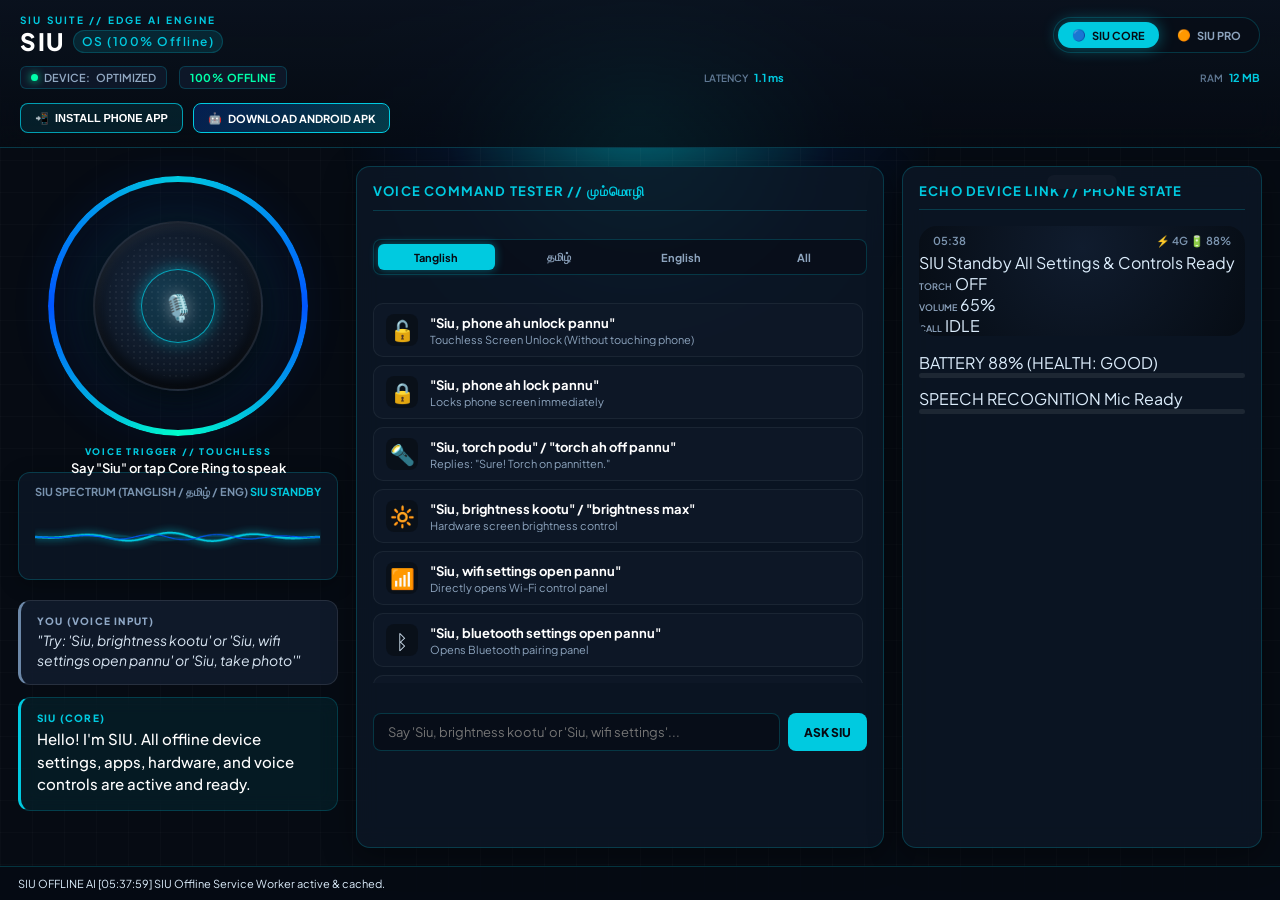
==== commit 6a755288: "feat: rebrand entire voice assistant to SIU across web and Android" ====
--- a/web_simulator/index.html
+++ b/web_simulator/index.html
@@ -5,7 +5,7 @@
   <meta charset="UTF-8">
   <meta name="viewport"
     content="width=device-width, initial-scale=1.0, maximum-scale=1.0, user-scalable=no, viewport-fit=cover">
-  <title>Alexa — Offline Voice AI Assistant (Echo Edition)</title>
+  <title>SIU — Offline Voice AI Assistant</title>
   <link rel="preconnect" href="https://fonts.googleapis.com">
   <link rel="preconnect" href="https://fonts.gstatic.com" crossorigin>
   <link
@@ -28,17 +28,17 @@
   <header class="hud-header">
     <div class="header-top-row">
       <div class="brand-title">
-        <span class="brand-sub">AMAZON ECHO SUITE // EDGE AI ENGINE</span>
-        <h1 id="persona-title">ALEXA <span>Echo OS (100% Offline)</span></h1>
+        <span class="brand-sub">SIU SUITE // EDGE AI ENGINE</span>
+        <h1 id="persona-title">SIU <span>OS (100% Offline)</span></h1>
       </div>
 
       <!-- Central Switcher (Alexa Echo <-> Alexa Show) -->
       <div class="persona-switch-container">
-        <button class="switch-btn active" id="btn-alexa-echo" onclick="switchPersona('alexa_echo')">
-          <span class="icon">🔵</span> ECHO CORE
+        <button class="switch-btn active" id="btn-siu-core" onclick="switchPersona('siu_core')">
+          <span class="icon">🔵</span> SIU CORE
         </button>
-        <button class="switch-btn" id="btn-alexa-show" onclick="switchPersona('alexa_show')">
-          <span class="icon">🟠</span> ECHO SHOW
+        <button class="switch-btn" id="btn-siu-pro" onclick="switchPersona('siu_pro')">
+          <span class="icon">🟠</span> SIU PRO
         </button>
       </div>
     </div>
@@ -62,7 +62,7 @@
         <span>📲</span> INSTALL PHONE APP
       </button>
       <a class="btn-app-action apk-btn" id="btn-download-apk"
-        href="https://github.com/ASHWINMARAN8/application/releases/download/v1.0.0/Alexa-Offline-AI-v1.0.0.apk"
+        href="https://github.com/ASHWINMARAN8/application/releases/download/v1.0.0/SIU-Offline-AI-v1.0.0.apk"
         target="_blank" rel="noopener">
         <span>🤖</span> DOWNLOAD ANDROID APK
       </a>
@@ -94,15 +94,15 @@
 
         <div class="wake-word-hint">
           <span class="tag">VOICE TRIGGER // TOUCHLESS</span>
-          <span class="wake-text" id="wake-prompt">Say "Alexa" or tap Echo Ring to speak</span>
+          <span class="wake-text" id="wake-prompt">Say "Siu" or tap Core Ring to speak</span>
         </div>
       </div>
 
       <!-- Audio Frequency Spectrum Visualizer -->
       <div class="visualizer-wrapper">
         <div class="visualizer-label">
-          <span>ALEXA SPECTRUM (TANGLISH / தமிழ் / ENG)</span>
-          <span id="speech-state">ALEXA STANDBY</span>
+          <span>SIU SPECTRUM (TANGLISH / தமிழ் / ENG)</span>
+          <span id="speech-state">SIU STANDBY</span>
         </div>
         <canvas id="waveform-canvas" width="600" height="70"></canvas>
       </div>
@@ -111,11 +111,11 @@
       <div class="dialogue-box">
         <div class="speech-bubble user-bubble" id="user-speech">
           <span class="speaker-tag">YOU (VOICE INPUT)</span>
-          <p id="user-transcript">"Try: 'Alexa, brightness kootu' or 'Alexa, wifi settings open pannu' or 'Alexa, take photo'"</p>
+          <p id="user-transcript">"Try: 'Siu, brightness kootu' or 'Siu, wifi settings open pannu' or 'Siu, take photo'"</p>
         </div>
         <div class="speech-bubble ai-bubble" id="ai-speech">
-          <span class="speaker-tag" id="ai-tag">ALEXA (ECHO CORE)</span>
-          <p id="ai-response">Hello! I'm Alexa. All offline device settings, apps, hardware, and voice controls are active and ready.</p>
+          <span class="speaker-tag" id="ai-tag">SIU (CORE)</span>
+          <p id="ai-response">Hello! I'm SIU. All offline device settings, apps, hardware, and voice controls are active and ready.</p>
         </div>
       </div>
     </section>
@@ -138,320 +138,320 @@
       <div class="commands-scroll-list" id="command-list">
 
         <!-- Touchless Unlock & Lock -->
-        <div class="cmd-item" data-lang="tanglish" onclick="simulateVoice('Alexa, phone ah unlock pannu')">
+        <div class="cmd-item" data-lang="tanglish" onclick="simulateVoice('Siu, phone ah unlock pannu')">
           <div class="cmd-icon">🔓</div>
           <div class="cmd-info">
-            <span class="cmd-phrase">"Alexa, phone ah unlock pannu"</span>
+            <span class="cmd-phrase">"Siu, phone ah unlock pannu"</span>
             <span class="cmd-action">Touchless Screen Unlock (Without touching phone)</span>
           </div>
         </div>
 
-        <div class="cmd-item" data-lang="tanglish" onclick="simulateVoice('Alexa, phone ah lock pannu')">
+        <div class="cmd-item" data-lang="tanglish" onclick="simulateVoice('Siu, phone ah lock pannu')">
           <div class="cmd-icon">🔒</div>
           <div class="cmd-info">
-            <span class="cmd-phrase">"Alexa, phone ah lock pannu"</span>
+            <span class="cmd-phrase">"Siu, phone ah lock pannu"</span>
             <span class="cmd-action">Locks phone screen immediately</span>
           </div>
         </div>
 
         <!-- Tanglish Commands -->
-        <div class="cmd-item" data-lang="tanglish" onclick="simulateVoice('Alexa, torch podu')">
+        <div class="cmd-item" data-lang="tanglish" onclick="simulateVoice('Siu, torch podu')">
           <div class="cmd-icon">🔦</div>
           <div class="cmd-info">
-            <span class="cmd-phrase">"Alexa, torch podu" / "torch ah off pannu"</span>
+            <span class="cmd-phrase">"Siu, torch podu" / "torch ah off pannu"</span>
             <span class="cmd-action">Replies: "Sure! Torch on pannitten."</span>
           </div>
         </div>
 
-        <div class="cmd-item" data-lang="tanglish" onclick="simulateVoice('Alexa, brightness kootu')">
+        <div class="cmd-item" data-lang="tanglish" onclick="simulateVoice('Siu, brightness kootu')">
           <div class="cmd-icon">🔆</div>
           <div class="cmd-info">
-            <span class="cmd-phrase">"Alexa, brightness kootu" / "brightness max"</span>
+            <span class="cmd-phrase">"Siu, brightness kootu" / "brightness max"</span>
             <span class="cmd-action">Hardware screen brightness control</span>
           </div>
         </div>
 
-        <div class="cmd-item" data-lang="tanglish" onclick="simulateVoice('Alexa, wifi settings open pannu')">
+        <div class="cmd-item" data-lang="tanglish" onclick="simulateVoice('Siu, wifi settings open pannu')">
           <div class="cmd-icon">📶</div>
           <div class="cmd-info">
-            <span class="cmd-phrase">"Alexa, wifi settings open pannu"</span>
+            <span class="cmd-phrase">"Siu, wifi settings open pannu"</span>
             <span class="cmd-action">Directly opens Wi-Fi control panel</span>
           </div>
         </div>
 
-        <div class="cmd-item" data-lang="tanglish" onclick="simulateVoice('Alexa, bluetooth settings open pannu')">
+        <div class="cmd-item" data-lang="tanglish" onclick="simulateVoice('Siu, bluetooth settings open pannu')">
           <div class="cmd-icon">ᛒ</div>
           <div class="cmd-info">
-            <span class="cmd-phrase">"Alexa, bluetooth settings open pannu"</span>
+            <span class="cmd-phrase">"Siu, bluetooth settings open pannu"</span>
             <span class="cmd-action">Opens Bluetooth pairing panel</span>
           </div>
         </div>
 
-        <div class="cmd-item" data-lang="tanglish" onclick="simulateVoice('Alexa, photo edu')">
+        <div class="cmd-item" data-lang="tanglish" onclick="simulateVoice('Siu, photo edu')">
           <div class="cmd-icon">📸</div>
           <div class="cmd-info">
-            <span class="cmd-phrase">"Alexa, photo edu" / "take photo"</span>
+            <span class="cmd-phrase">"Siu, photo edu" / "take photo"</span>
             <span class="cmd-action">Opens Camera and triggers photo capture</span>
           </div>
         </div>
 
-        <div class="cmd-item" data-lang="tanglish" onclick="simulateVoice('Alexa, play music')">
+        <div class="cmd-item" data-lang="tanglish" onclick="simulateVoice('Siu, play music')">
           <div class="cmd-icon">🎵</div>
           <div class="cmd-info">
-            <span class="cmd-phrase">"Alexa, play music" / "song pause"</span>
+            <span class="cmd-phrase">"Siu, play music" / "song pause"</span>
             <span class="cmd-action">Controls local media audio player</span>
           </div>
         </div>
 
-        <div class="cmd-item" data-lang="tanglish" onclick="simulateVoice('Alexa, quick settings kaatu')">
+        <div class="cmd-item" data-lang="tanglish" onclick="simulateVoice('Siu, quick settings kaatu')">
           <div class="cmd-icon">🎛️</div>
           <div class="cmd-info">
-            <span class="cmd-phrase">"Alexa, quick settings kaatu"</span>
+            <span class="cmd-phrase">"Siu, quick settings kaatu"</span>
             <span class="cmd-action">Pulls down Quick Settings notification shade</span>
           </div>
         </div>
 
-        <div class="cmd-item" data-lang="tanglish" onclick="simulateVoice('Alexa, screenshot edu')">
+        <div class="cmd-item" data-lang="tanglish" onclick="simulateVoice('Siu, screenshot edu')">
           <div class="cmd-icon">📱</div>
           <div class="cmd-info">
-            <span class="cmd-phrase">"Alexa, screenshot edu"</span>
+            <span class="cmd-phrase">"Siu, screenshot edu"</span>
             <span class="cmd-action">Captures screen via accessibility service</span>
           </div>
         </div>
 
-        <div class="cmd-item" data-lang="tanglish" onclick="simulateVoice('Alexa, amma ku call pannu')">
+        <div class="cmd-item" data-lang="tanglish" onclick="simulateVoice('Siu, amma ku call pannu')">
           <div class="cmd-icon">📞</div>
           <div class="cmd-info">
-            <span class="cmd-phrase">"Alexa, amma ku call pannu"</span>
+            <span class="cmd-phrase">"Siu, amma ku call pannu"</span>
             <span class="cmd-action">Replies: "Amma-kku ippo call panren."</span>
           </div>
         </div>
 
         <div class="cmd-item" data-lang="tanglish"
-          onclick="simulateVoice('Alexa, ram ku whatsapp message anupu: na kelambiten')">
+          onclick="simulateVoice('Siu, ram ku whatsapp message anupu: na kelambiten')">
           <div class="cmd-icon">💬</div>
           <div class="cmd-info">
-            <span class="cmd-phrase">"Alexa, ram ku message anupu: na kelambiten"</span>
+            <span class="cmd-phrase">"Siu, ram ku message anupu: na kelambiten"</span>
             <span class="cmd-action">Sends WhatsApp message in Tanglish</span>
           </div>
         </div>
 
-        <div class="cmd-item" data-lang="tanglish" onclick="simulateVoice('Alexa, youtube open pannu')">
+        <div class="cmd-item" data-lang="tanglish" onclick="simulateVoice('Siu, youtube open pannu')">
           <div class="cmd-icon">🚀</div>
           <div class="cmd-info">
-            <span class="cmd-phrase">"Alexa, youtube open pannu"</span>
+            <span class="cmd-phrase">"Siu, youtube open pannu"</span>
             <span class="cmd-action">Replies: "YouTube open panren."</span>
           </div>
         </div>
 
-        <div class="cmd-item" data-lang="tanglish" onclick="simulateVoice('Alexa, sound ah kootu')">
+        <div class="cmd-item" data-lang="tanglish" onclick="simulateVoice('Siu, sound ah kootu')">
           <div class="cmd-icon">🔊</div>
           <div class="cmd-info">
-            <span class="cmd-phrase">"Alexa, sound ah kootu" / "volume korai"</span>
+            <span class="cmd-phrase">"Siu, sound ah kootu" / "volume korai"</span>
             <span class="cmd-action">Replies: "Sound 80% kku kootitten."</span>
           </div>
         </div>
 
-        <div class="cmd-item" data-lang="tanglish" onclick="simulateVoice('Alexa, battery evvalavu irukku?')">
+        <div class="cmd-item" data-lang="tanglish" onclick="simulateVoice('Siu, battery evvalavu irukku?')">
           <div class="cmd-icon">🔋</div>
           <div class="cmd-info">
-            <span class="cmd-phrase">"Alexa, battery evvalavu irukku?"</span>
+            <span class="cmd-phrase">"Siu, battery evvalavu irukku?"</span>
             <span class="cmd-action">Replies: "Battery 88% irukku!"</span>
           </div>
         </div>
 
-        <div class="cmd-item" data-lang="tanglish" onclick="simulateVoice('Alexa, timer 5 minutes vai')">
+        <div class="cmd-item" data-lang="tanglish" onclick="simulateVoice('Siu, timer 5 minutes vai')">
           <div class="cmd-icon">⏱️</div>
           <div class="cmd-info">
-            <span class="cmd-phrase">"Alexa, timer 5 minutes vai"</span>
+            <span class="cmd-phrase">"Siu, timer 5 minutes vai"</span>
             <span class="cmd-action">Sets 5-minute countdown timer</span>
           </div>
         </div>
 
-        <div class="cmd-item" data-lang="tanglish" onclick="simulateVoice('Alexa, epdi iruka?')">
+        <div class="cmd-item" data-lang="tanglish" onclick="simulateVoice('Siu, epdi iruka?')">
           <div class="cmd-icon">🤝</div>
           <div class="cmd-info">
-            <span class="cmd-phrase">"Alexa, epdi iruka?"</span>
-            <span class="cmd-action">Polite Alexa conversational banter</span>
-          </div>
-        </div>
-
-        <div class="cmd-item" data-lang="tanglish" onclick="simulateVoice('Alexa, joke sollu')">
+            <span class="cmd-phrase">"Siu, epdi iruka?"</span>
+            <span class="cmd-action">SIU conversational banter</span>
+          </div>
+        </div>
+
+        <div class="cmd-item" data-lang="tanglish" onclick="simulateVoice('Siu, joke sollu')">
           <div class="cmd-icon">😂</div>
           <div class="cmd-info">
-            <span class="cmd-phrase">"Alexa, joke sollu"</span>
-            <span class="cmd-action">Alexa smart assistant joke</span>
+            <span class="cmd-phrase">"Siu, joke sollu"</span>
+            <span class="cmd-action">SIU assistant joke</span>
           </div>
         </div>
 
         <!-- Tamil Commands -->
-        <div class="cmd-item" data-lang="tamil" style="display:none;" onclick="simulateVoice('அலெக்சா, போனை அன்லாக் பண்ணு')">
+        <div class="cmd-item" data-lang="tamil" style="display:none;" onclick="simulateVoice('சியு, போனை அன்லாக் பண்ணு')">
           <div class="cmd-icon">🔓</div>
           <div class="cmd-info">
-            <span class="cmd-phrase">"அலெக்சா, போனை அன்லாக் பண்ணு"</span>
+            <span class="cmd-phrase">"சியு, போனை அன்லாக் பண்ணு"</span>
             <span class="cmd-action">Touchless screen unlock in Tamil</span>
           </div>
         </div>
 
-        <div class="cmd-item" data-lang="tamil" style="display:none;" onclick="simulateVoice('அலெக்சா, டார்ச் போடு')">
+        <div class="cmd-item" data-lang="tamil" style="display:none;" onclick="simulateVoice('சியு, டார்ச் போடு')">
           <div class="cmd-icon">🔦</div>
           <div class="cmd-info">
-            <span class="cmd-phrase">"அலெக்சா, டார்ச் போடு"</span>
+            <span class="cmd-phrase">"சியு, டார்ச் போடு"</span>
             <span class="cmd-action">Turns on Phone Flashlight</span>
           </div>
         </div>
 
-        <div class="cmd-item" data-lang="tamil" style="display:none;" onclick="simulateVoice('அலெக்சா, வெளிச்சம் கூட்டு')">
+        <div class="cmd-item" data-lang="tamil" style="display:none;" onclick="simulateVoice('சியு, வெளிச்சம் கூட்டு')">
           <div class="cmd-icon">🔆</div>
           <div class="cmd-info">
-            <span class="cmd-phrase">"அலெக்சா, வெளிச்சம் கூட்டு"</span>
+            <span class="cmd-phrase">"சியு, வெளிச்சம் கூட்டு"</span>
             <span class="cmd-action">திரை வெளிச்சத்தை அதிகரிக்கும்</span>
           </div>
         </div>
 
-        <div class="cmd-item" data-lang="tamil" style="display:none;" onclick="simulateVoice('அலெக்சா, வைபை அமைப்புகளை திற')">
+        <div class="cmd-item" data-lang="tamil" style="display:none;" onclick="simulateVoice('சியு, வைபை அமைப்புகளை திற')">
           <div class="cmd-icon">📶</div>
           <div class="cmd-info">
-            <span class="cmd-phrase">"அலெக்சா, வைபை அமைப்புகளை திற"</span>
+            <span class="cmd-phrase">"சியு, வைபை அமைப்புகளை திற"</span>
             <span class="cmd-action">வைஃபை செட்டிங்ஸ் திறக்கும்</span>
           </div>
         </div>
 
-        <div class="cmd-item" data-lang="tamil" style="display:none;" onclick="simulateVoice('அலெக்சா, படம் எடு')">
+        <div class="cmd-item" data-lang="tamil" style="display:none;" onclick="simulateVoice('சியு, படம் எடு')">
           <div class="cmd-icon">📸</div>
           <div class="cmd-info">
-            <span class="cmd-phrase">"அலெக்சா, படம் எடு"</span>
+            <span class="cmd-phrase">"சியு, படம் எடு"</span>
             <span class="cmd-action">கேமராவில் புகைப்படம் எடுக்கும்</span>
           </div>
         </div>
 
-        <div class="cmd-item" data-lang="tamil" style="display:none;" onclick="simulateVoice('அலெக்சா, பாடல் இயக்கு')">
+        <div class="cmd-item" data-lang="tamil" style="display:none;" onclick="simulateVoice('சியு, பாடல் இயக்கு')">
           <div class="cmd-icon">🎵</div>
           <div class="cmd-info">
-            <span class="cmd-phrase">"அலெக்சா, பாடல் இயக்கு"</span>
+            <span class="cmd-phrase">"சியு, பாடல் இயக்கு"</span>
             <span class="cmd-action">பாடலை பிளே செய்யும்</span>
           </div>
         </div>
 
-        <div class="cmd-item" data-lang="tamil" style="display:none;" onclick="simulateVoice('அலெக்சா, அம்மாவுக்கு கால் பண்ணு')">
+        <div class="cmd-item" data-lang="tamil" style="display:none;" onclick="simulateVoice('சியு, அம்மாவுக்கு கால் பண்ணு')">
           <div class="cmd-icon">📞</div>
           <div class="cmd-info">
-            <span class="cmd-phrase">"அலெக்சா, அம்மாவுக்கு கால் பண்ணு"</span>
+            <span class="cmd-phrase">"சியு, அம்மாவுக்கு கால் பண்ணு"</span>
             <span class="cmd-action">Direct call to Mom</span>
           </div>
         </div>
 
-        <div class="cmd-item" data-lang="tamil" style="display:none;" onclick="simulateVoice('அலெக்சா, நீ யாரு?')">
+        <div class="cmd-item" data-lang="tamil" style="display:none;" onclick="simulateVoice('சியு, நீ யாரு?')">
           <div class="cmd-icon">🤖</div>
           <div class="cmd-info">
-            <span class="cmd-phrase">"அலெக்சா, நீ யாரு?"</span>
-            <span class="cmd-action">அலெக்சா (Alexa) அறிமுகம்</span>
+            <span class="cmd-phrase">"சியு, நீ யாரு?"</span>
+            <span class="cmd-action">சியு (SIU) அறிமுகம்</span>
           </div>
         </div>
 
         <!-- English Commands -->
-        <div class="cmd-item" data-lang="english" style="display:none;" onclick="simulateVoice('Alexa, unlock phone')">
+        <div class="cmd-item" data-lang="english" style="display:none;" onclick="simulateVoice('Siu, unlock phone')">
           <div class="cmd-icon">🔓</div>
           <div class="cmd-info">
-            <span class="cmd-phrase">"Alexa, unlock phone"</span>
+            <span class="cmd-phrase">"Siu, unlock phone"</span>
             <span class="cmd-action">Touchless Screen Unlock</span>
           </div>
         </div>
 
-        <div class="cmd-item" data-lang="english" style="display:none;" onclick="simulateVoice('Alexa, turn on flashlight')">
+        <div class="cmd-item" data-lang="english" style="display:none;" onclick="simulateVoice('Siu, turn on flashlight')">
           <div class="cmd-icon">🔦</div>
           <div class="cmd-info">
-            <span class="cmd-phrase">"Alexa, turn on flashlight"</span>
+            <span class="cmd-phrase">"Siu, turn on flashlight"</span>
             <span class="cmd-action">Hardware camera torch toggle</span>
           </div>
         </div>
 
-        <div class="cmd-item" data-lang="english" style="display:none;" onclick="simulateVoice('Alexa, increase brightness')">
+        <div class="cmd-item" data-lang="english" style="display:none;" onclick="simulateVoice('Siu, increase brightness')">
           <div class="cmd-icon">🔆</div>
           <div class="cmd-info">
-            <span class="cmd-phrase">"Alexa, increase brightness" / "set brightness to 100%"</span>
+            <span class="cmd-phrase">"Siu, increase brightness" / "set brightness to 100%"</span>
             <span class="cmd-action">Hardware display brightness control</span>
           </div>
         </div>
 
-        <div class="cmd-item" data-lang="english" style="display:none;" onclick="simulateVoice('Alexa, open wifi settings')">
+        <div class="cmd-item" data-lang="english" style="display:none;" onclick="simulateVoice('Siu, open wifi settings')">
           <div class="cmd-icon">📶</div>
           <div class="cmd-info">
-            <span class="cmd-phrase">"Alexa, open wifi settings"</span>
+            <span class="cmd-phrase">"Siu, open wifi settings"</span>
             <span class="cmd-action">Directly opens device Wi-Fi settings</span>
           </div>
         </div>
 
-        <div class="cmd-item" data-lang="english" style="display:none;" onclick="simulateVoice('Alexa, open bluetooth settings')">
+        <div class="cmd-item" data-lang="english" style="display:none;" onclick="simulateVoice('Siu, open bluetooth settings')">
           <div class="cmd-icon">ᛒ</div>
           <div class="cmd-info">
-            <span class="cmd-phrase">"Alexa, open bluetooth settings"</span>
+            <span class="cmd-phrase">"Siu, open bluetooth settings"</span>
             <span class="cmd-action">Opens Bluetooth pairing panel</span>
           </div>
         </div>
 
-        <div class="cmd-item" data-lang="english" style="display:none;" onclick="simulateVoice('Alexa, take a photo')">
+        <div class="cmd-item" data-lang="english" style="display:none;" onclick="simulateVoice('Siu, take a photo')">
           <div class="cmd-icon">📸</div>
           <div class="cmd-info">
-            <span class="cmd-phrase">"Alexa, take a photo"</span>
+            <span class="cmd-phrase">"Siu, take a photo"</span>
             <span class="cmd-action">Captures picture with device camera</span>
           </div>
         </div>
 
-        <div class="cmd-item" data-lang="english" style="display:none;" onclick="simulateVoice('Alexa, play music')">
+        <div class="cmd-item" data-lang="english" style="display:none;" onclick="simulateVoice('Siu, play music')">
           <div class="cmd-icon">🎵</div>
           <div class="cmd-info">
-            <span class="cmd-phrase">"Alexa, play music" / "pause music"</span>
+            <span class="cmd-phrase">"Siu, play music" / "pause music"</span>
             <span class="cmd-action">Controls device media playback</span>
           </div>
         </div>
 
-        <div class="cmd-item" data-lang="english" style="display:none;" onclick="simulateVoice('Alexa, open quick settings')">
+        <div class="cmd-item" data-lang="english" style="display:none;" onclick="simulateVoice('Siu, open quick settings')">
           <div class="cmd-icon">🎛️</div>
           <div class="cmd-info">
-            <span class="cmd-phrase">"Alexa, open quick settings"</span>
+            <span class="cmd-phrase">"Siu, open quick settings"</span>
             <span class="cmd-action">Pulls down Quick Settings notification shade</span>
           </div>
         </div>
 
-        <div class="cmd-item" data-lang="english" style="display:none;" onclick="simulateVoice('Alexa, take screenshot')">
+        <div class="cmd-item" data-lang="english" style="display:none;" onclick="simulateVoice('Siu, take screenshot')">
           <div class="cmd-icon">📱</div>
           <div class="cmd-info">
-            <span class="cmd-phrase">"Alexa, take screenshot"</span>
+            <span class="cmd-phrase">"Siu, take screenshot"</span>
             <span class="cmd-action">Captures phone screen touchlessly</span>
           </div>
         </div>
 
-        <div class="cmd-item" data-lang="english" style="display:none;" onclick="simulateVoice('Alexa, set a timer for 10 minutes')">
+        <div class="cmd-item" data-lang="english" style="display:none;" onclick="simulateVoice('Siu, set a timer for 10 minutes')">
           <div class="cmd-icon">⏱️</div>
           <div class="cmd-info">
-            <span class="cmd-phrase">"Alexa, set timer for 10 minutes"</span>
+            <span class="cmd-phrase">"Siu, set timer for 10 minutes"</span>
             <span class="cmd-action">Local offline countdown timer</span>
           </div>
         </div>
 
-        <div class="cmd-item" data-lang="english" style="display:none;" onclick="simulateVoice('Alexa, who are you?')">
+        <div class="cmd-item" data-lang="english" style="display:none;" onclick="simulateVoice('Siu, who are you?')">
           <div class="cmd-icon">✨</div>
           <div class="cmd-info">
-            <span class="cmd-phrase">"Alexa, who are you?"</span>
-            <span class="cmd-action">Alexa identity overview</span>
-          </div>
-        </div>
-
-        <div class="cmd-item" data-lang="english" style="display:none;" onclick="simulateVoice('Alexa, tell me a joke')">
+            <span class="cmd-phrase">"Siu, who are you?"</span>
+            <span class="cmd-action">SIU identity overview</span>
+          </div>
+        </div>
+
+        <div class="cmd-item" data-lang="english" style="display:none;" onclick="simulateVoice('Siu, tell me a joke')">
           <div class="cmd-icon">😂</div>
           <div class="cmd-info">
-            <span class="cmd-phrase">"Alexa, tell me a joke"</span>
-            <span class="cmd-action">Authentic Alexa humor</span>
+            <span class="cmd-phrase">"Siu, tell me a joke"</span>
+            <span class="cmd-action">SIU humor</span>
           </div>
         </div>
       </div>
 
       <!-- Live Voice Input Bar -->
       <div class="custom-input-box">
-        <input type="text" id="manual-text-input" placeholder="Say 'Alexa, brightness kootu' or 'Alexa, wifi settings'..."
+        <input type="text" id="manual-text-input" placeholder="Say 'Siu, brightness kootu' or 'Siu, wifi settings'..."
           onkeypress="handleKeypress(event)">
-        <button id="send-btn" onclick="submitManualText()">ASK ALEXA</button>
+        <button id="send-btn" onclick="submitManualText()">ASK SIU</button>
       </div>
     </section>
 
@@ -477,7 +477,7 @@
               <div class="lock-icon">🔒</div>
               <div class="lock-time" id="lock-time">12:00</div>
               <div class="lock-label">PHONE LOCKED</div>
-              <div class="lock-hint">Say "Alexa, unlock phone" or "போனை அன்லாக் பண்ணு"</div>
+              <div class="lock-hint">Say "Siu, unlock phone" or "போனை அன்லாக் பண்ணு"</div>
             </div>
 
             <!-- Virtual Phone Content -->
@@ -491,7 +491,7 @@
                 <div class="mini-ring"></div>
               </div>
               <div class="greeting-text">
-                <span class="mini-greet">Alexa Echo Standby</span>
+                <span class="mini-greet">SIU Standby</span>
                 <span class="mini-status">All Settings & Controls Ready</span>
               </div>
             </div>
@@ -551,8 +551,8 @@
   <!-- Bottom Global Log Stream -->
   <footer class="hud-footer">
     <div class="log-indicator">
-      <span class="tag">AMAZON ALEXA OFFLINE</span>
-      <span class="ticker" id="log-ticker">[SYSTEM] Alexa Core online. 100% offline edge processing ready.</span>
+      <span class="tag">SIU OFFLINE AI</span>
+      <span class="ticker" id="log-ticker">[SYSTEM] SIU Core online. 100% offline edge processing ready.</span>
     </div>
   </footer>
 
--- a/web_simulator/style.css
+++ b/web_simulator/style.css
@@ -20,7 +20,7 @@
   --bg-dark: #060b13;
 }
 
-body.theme-alexa-echo {
+body.theme-siu-core, .theme-alexa-echo {
   --theme-primary: #00cae0;
   --theme-secondary: #0055ff;
   --theme-accent: #00ffcc;
@@ -32,7 +32,7 @@
   --bg-dark: #060b13;
 }
 
-body.theme-alexa-show {
+body.theme-siu-pro, .theme-alexa-show {
   /* Echo Show Theme (Alexa Amber / Gold & Indigo Smart Display) */
   --theme-primary: #ff9900;
   --theme-secondary: #00a8e8;
